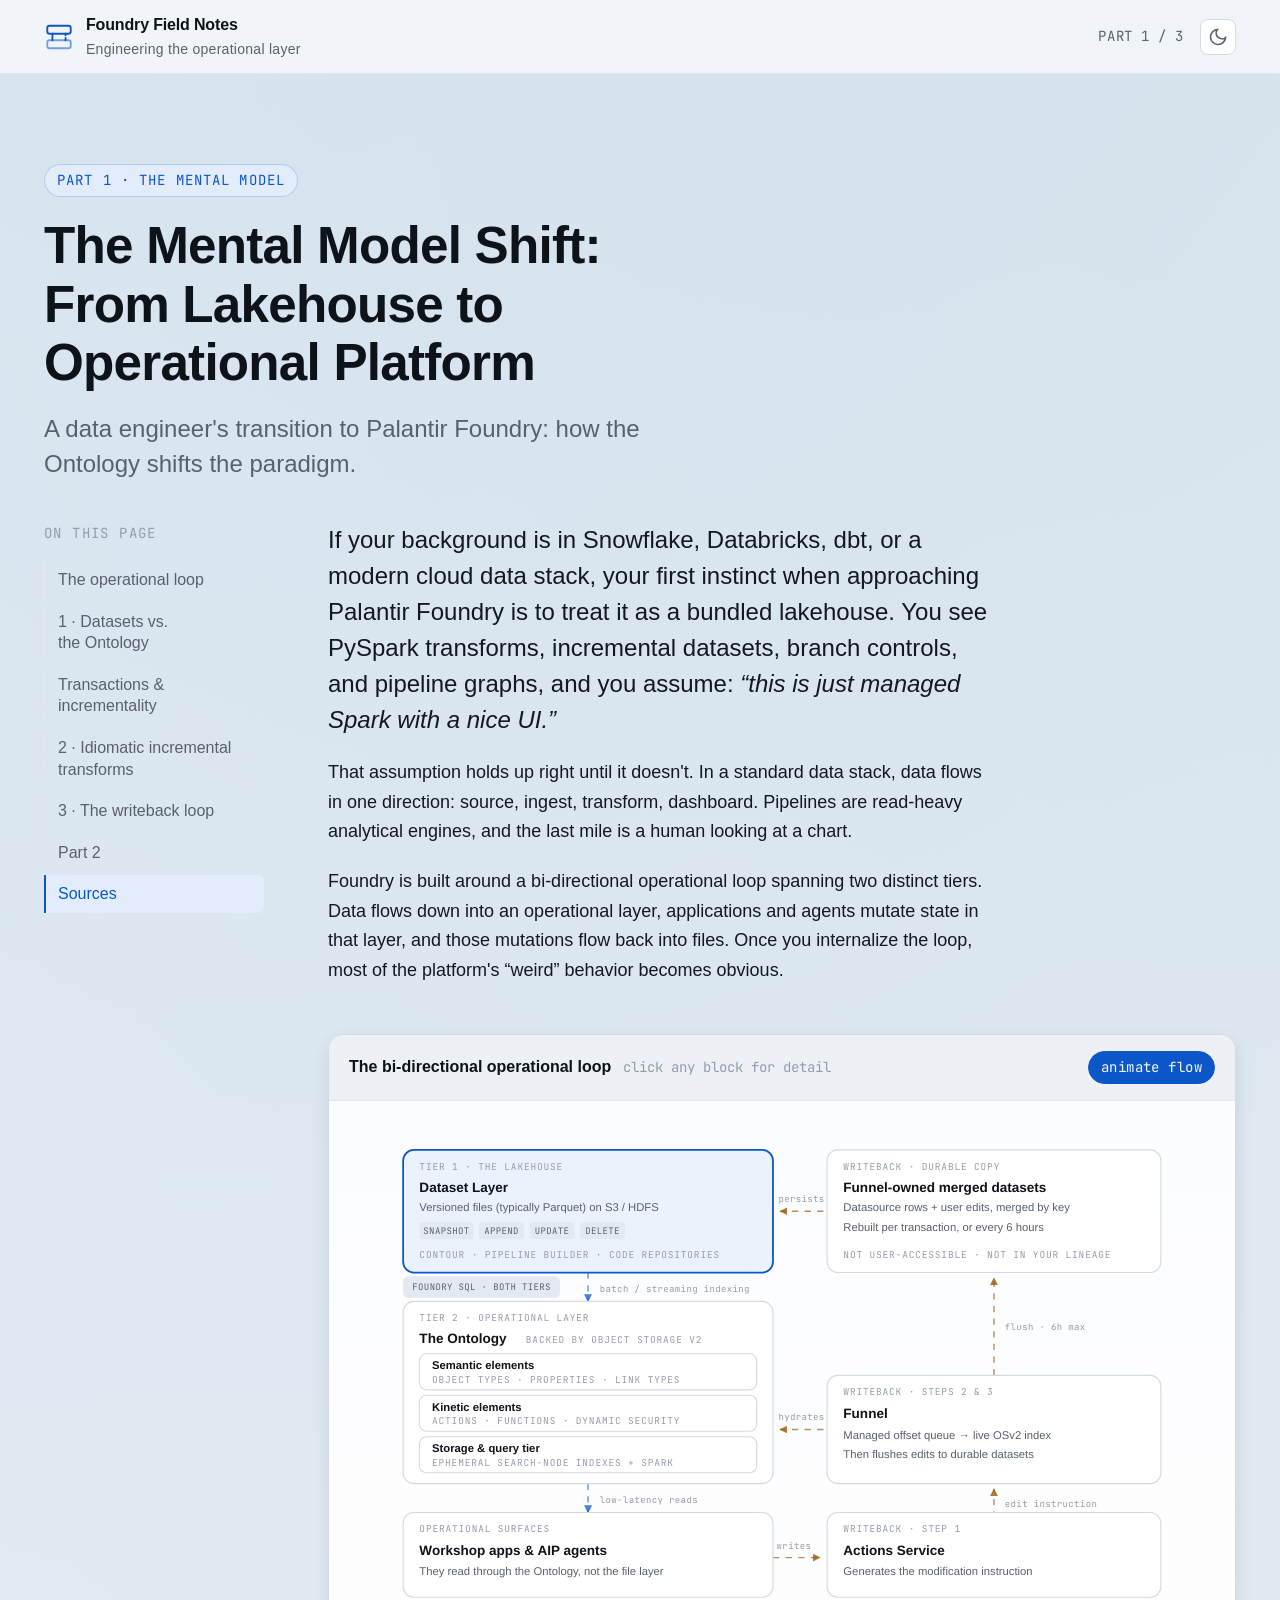
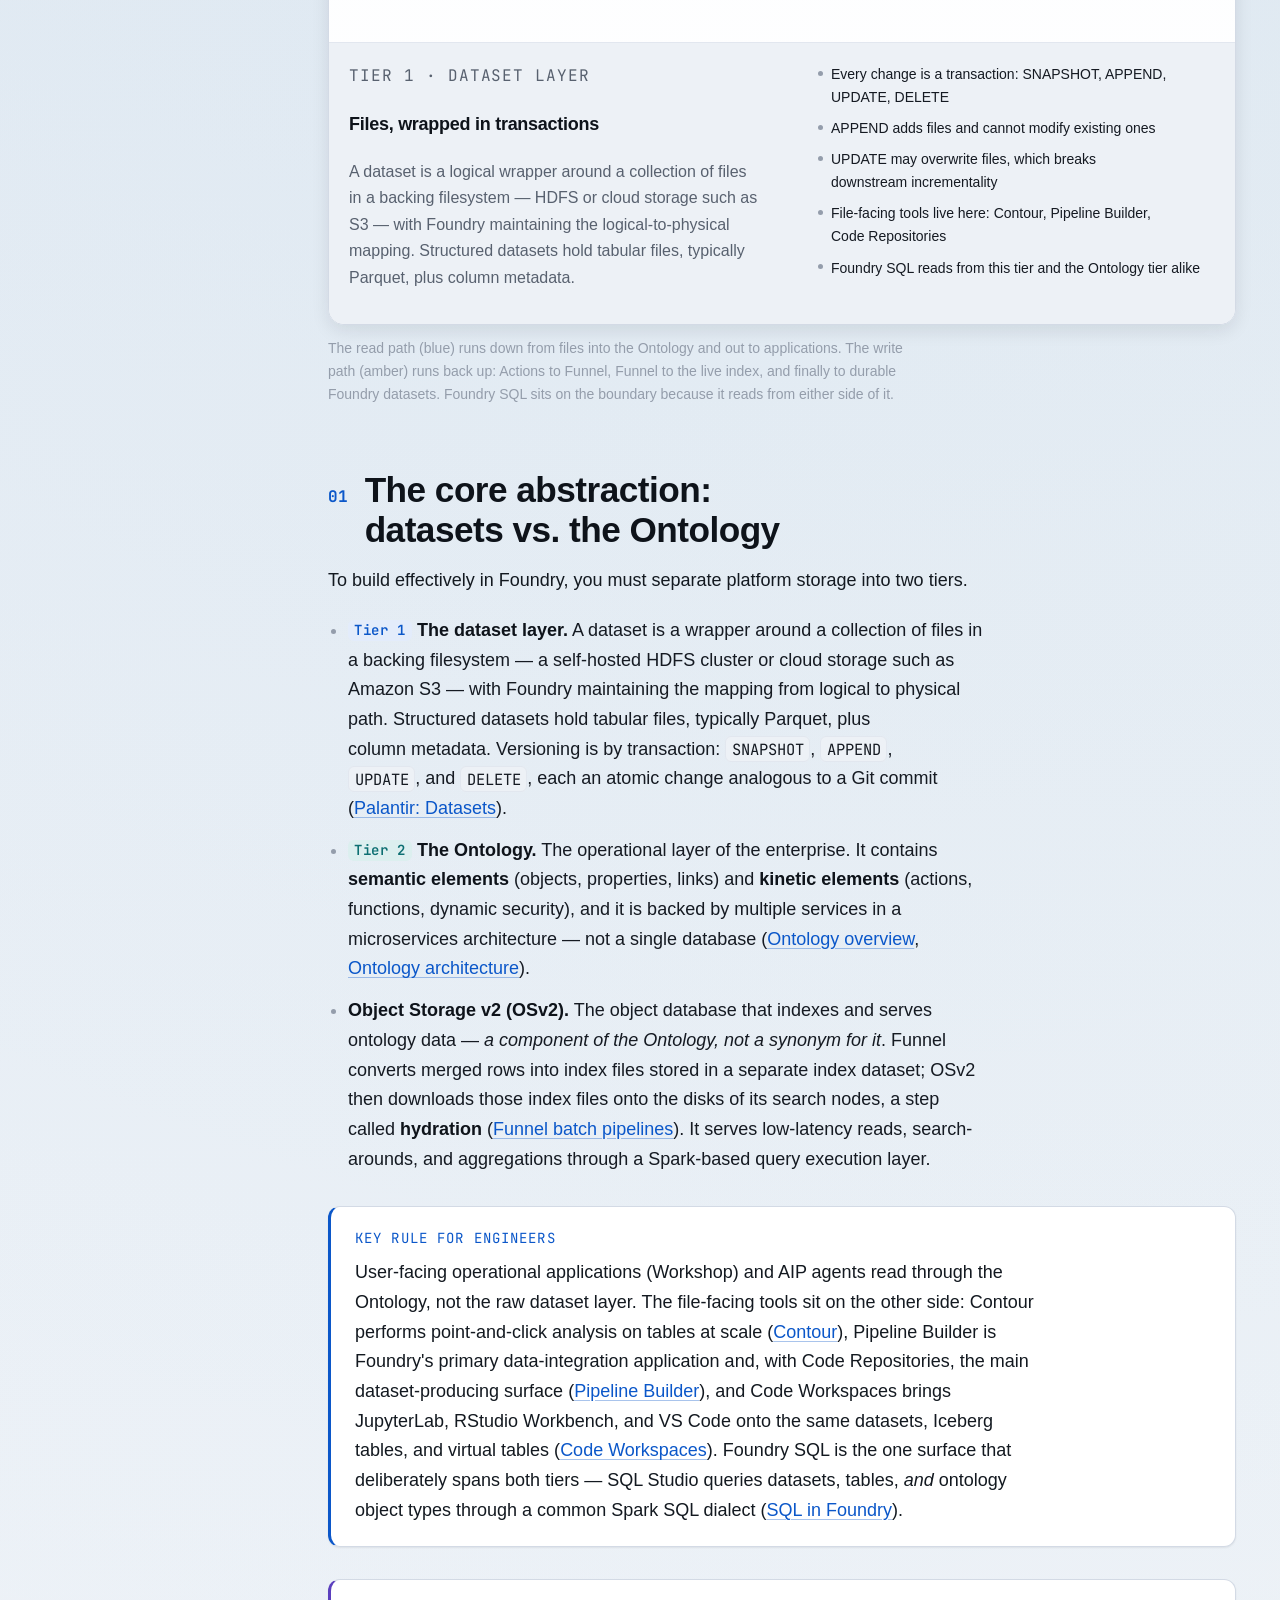
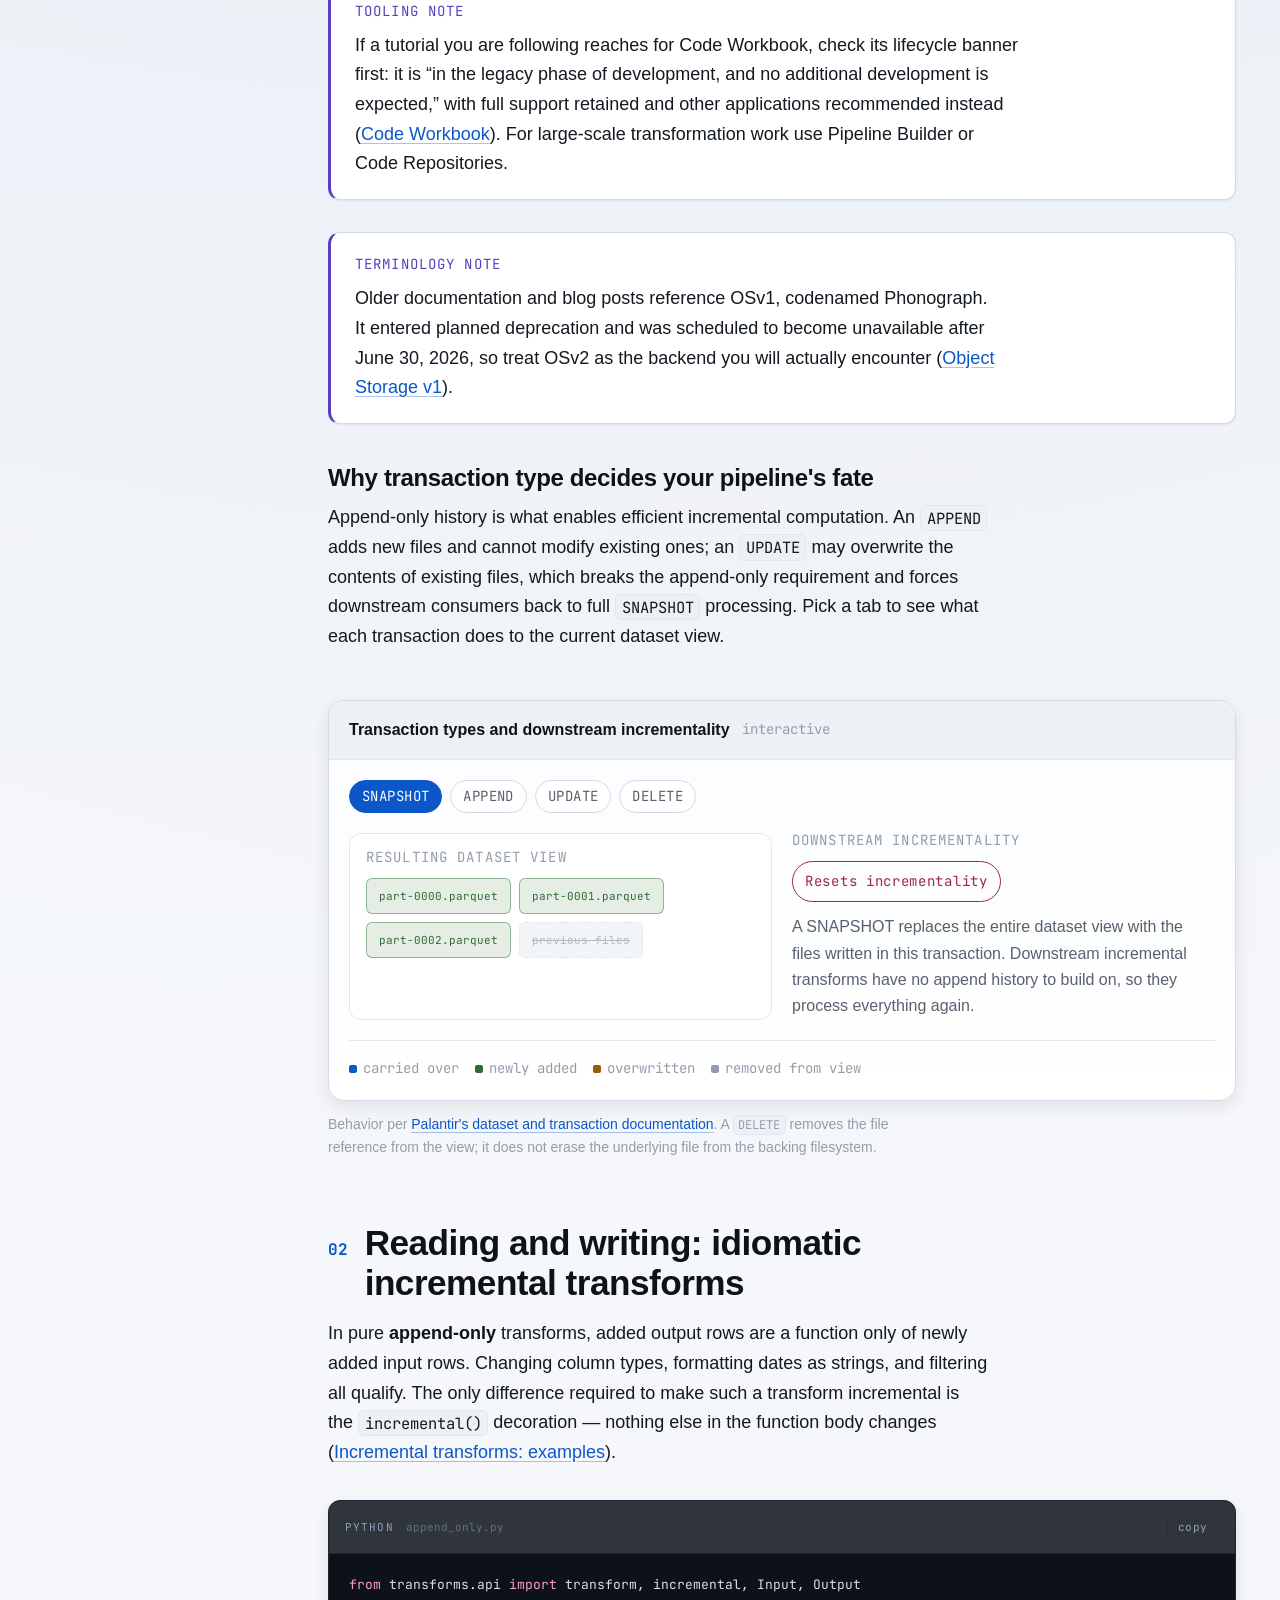
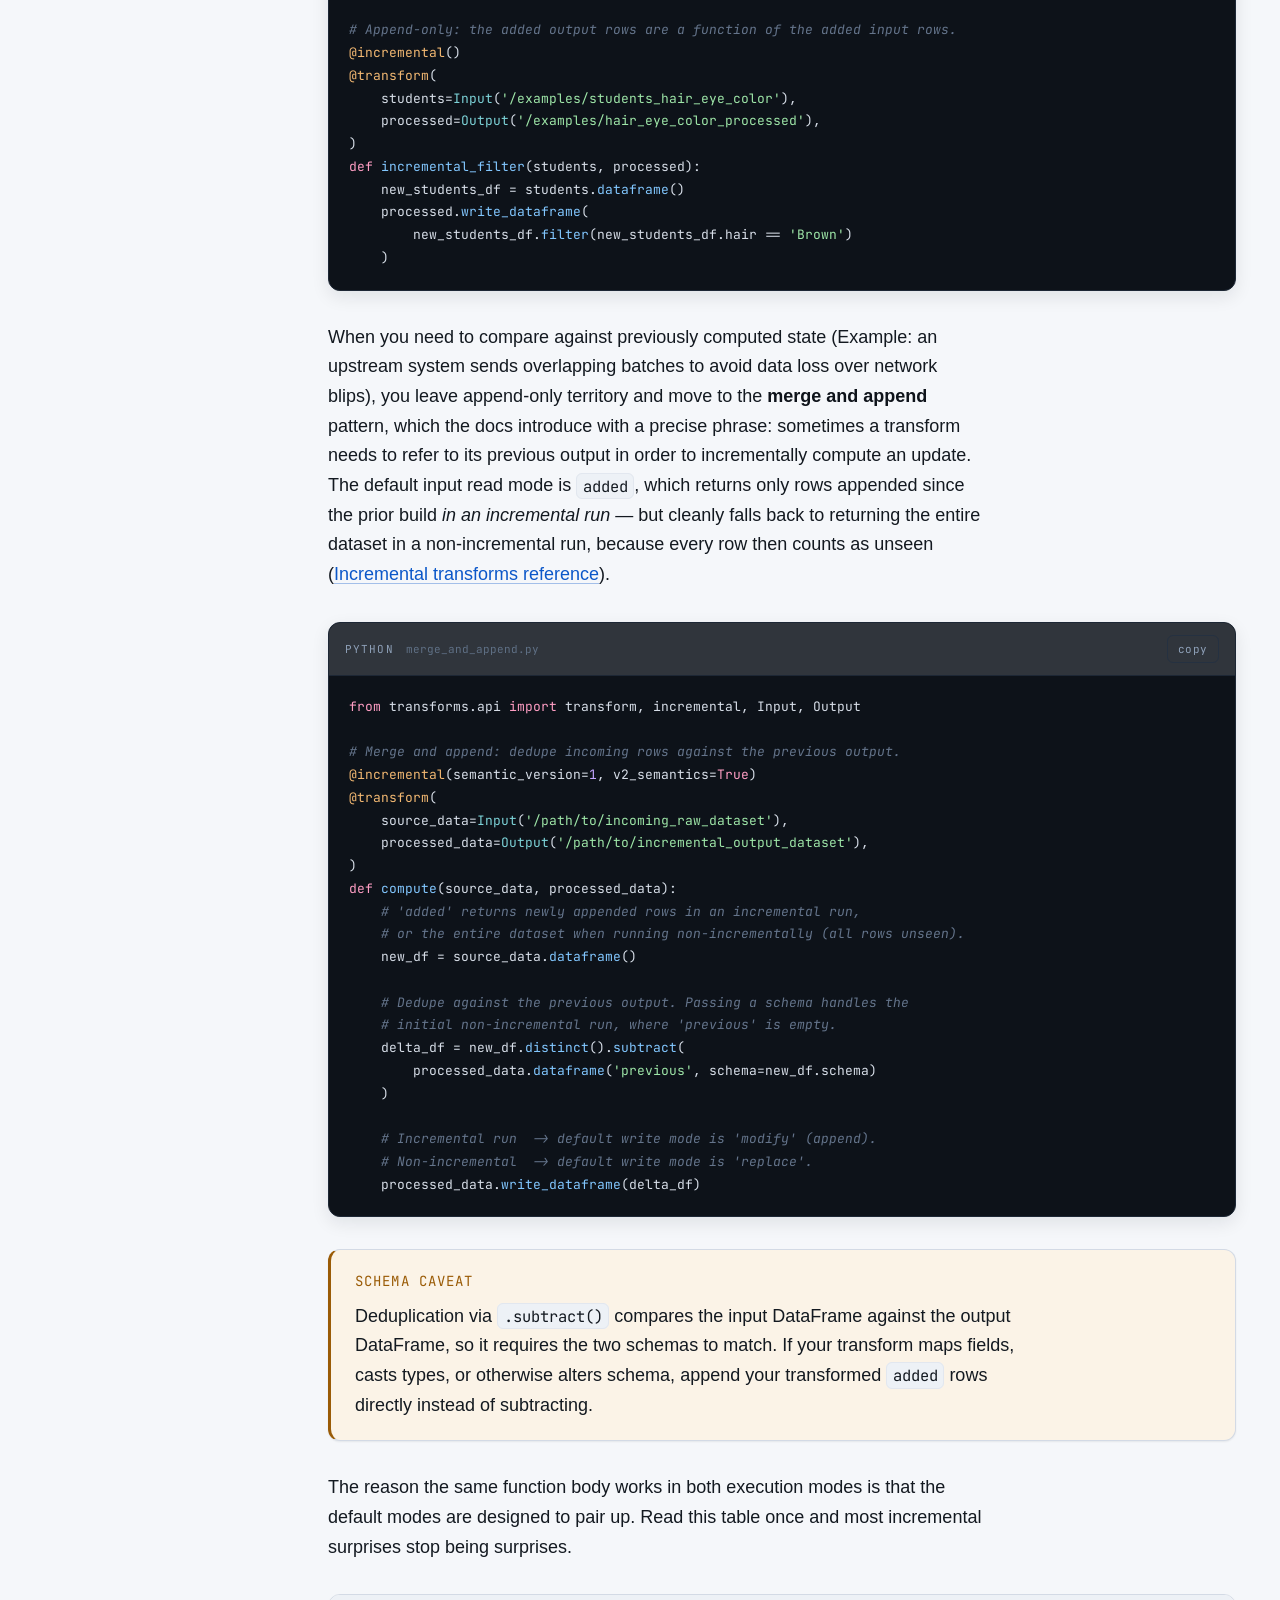
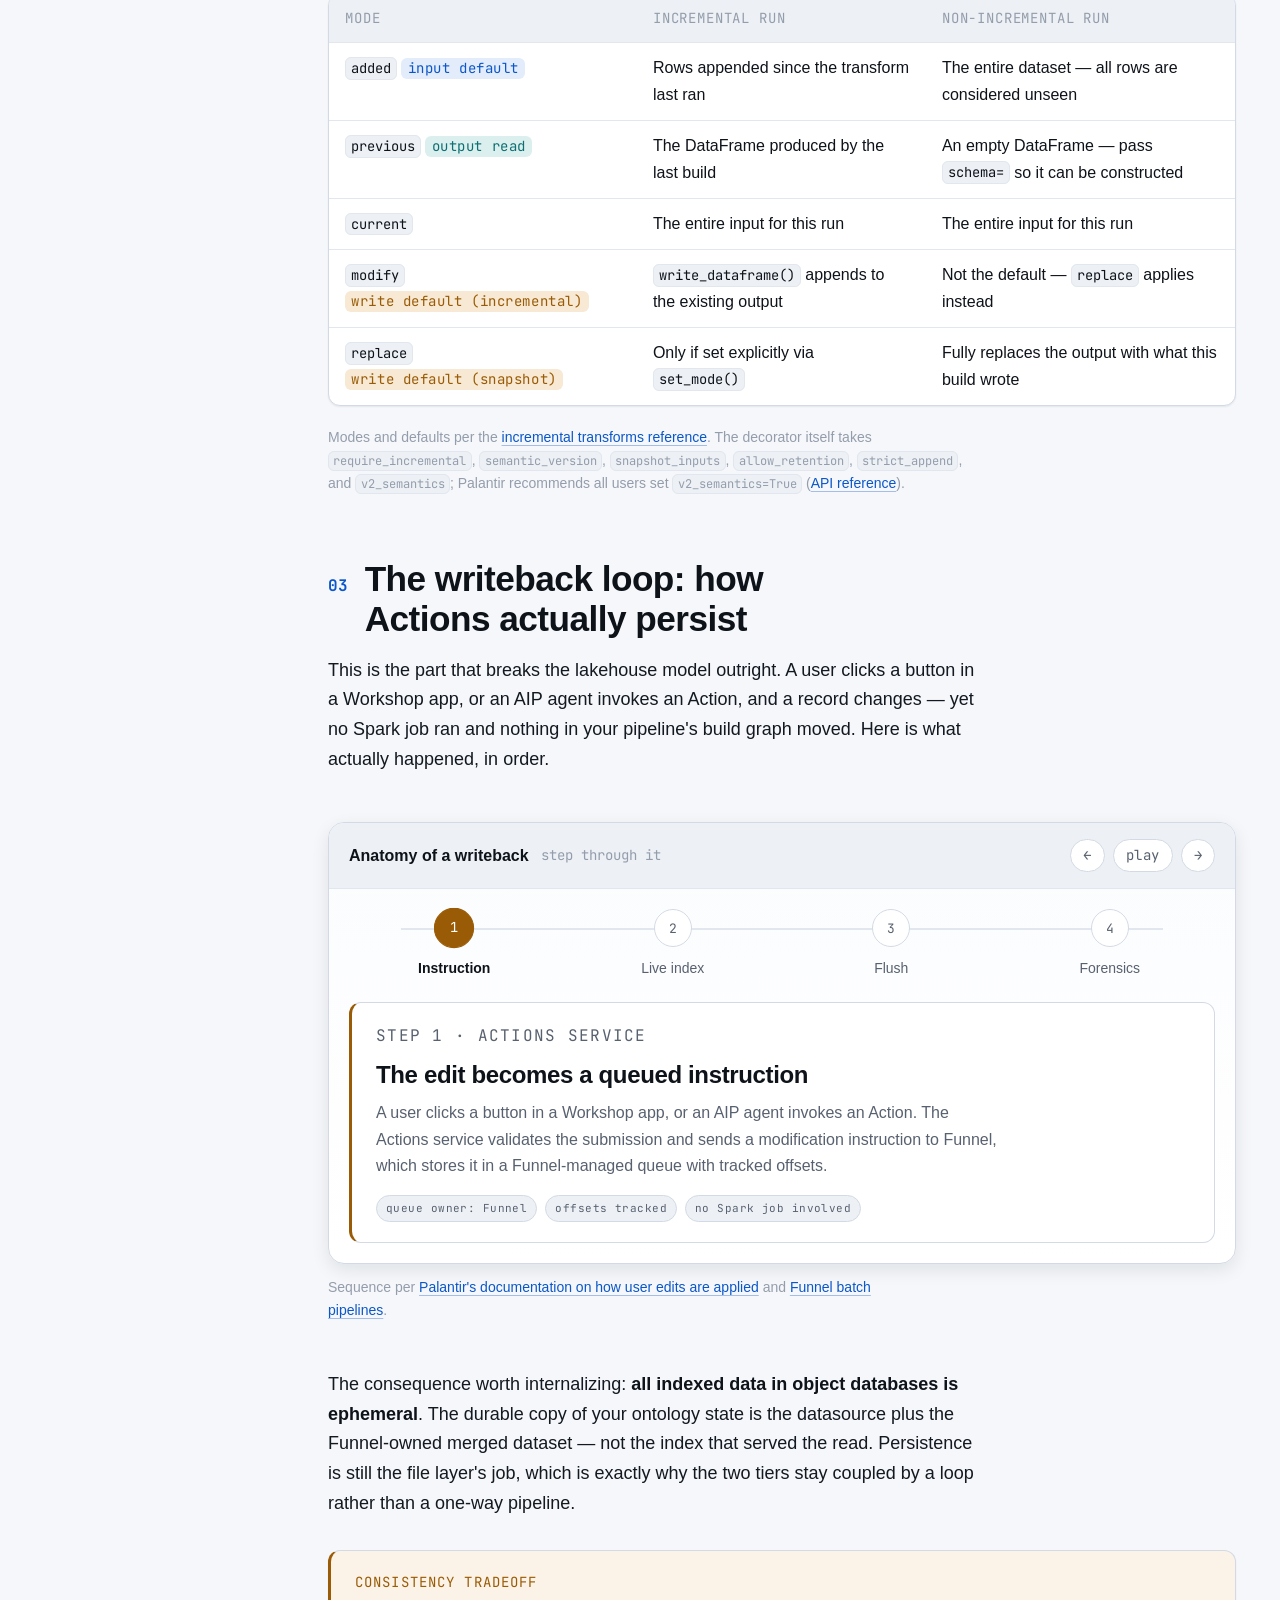
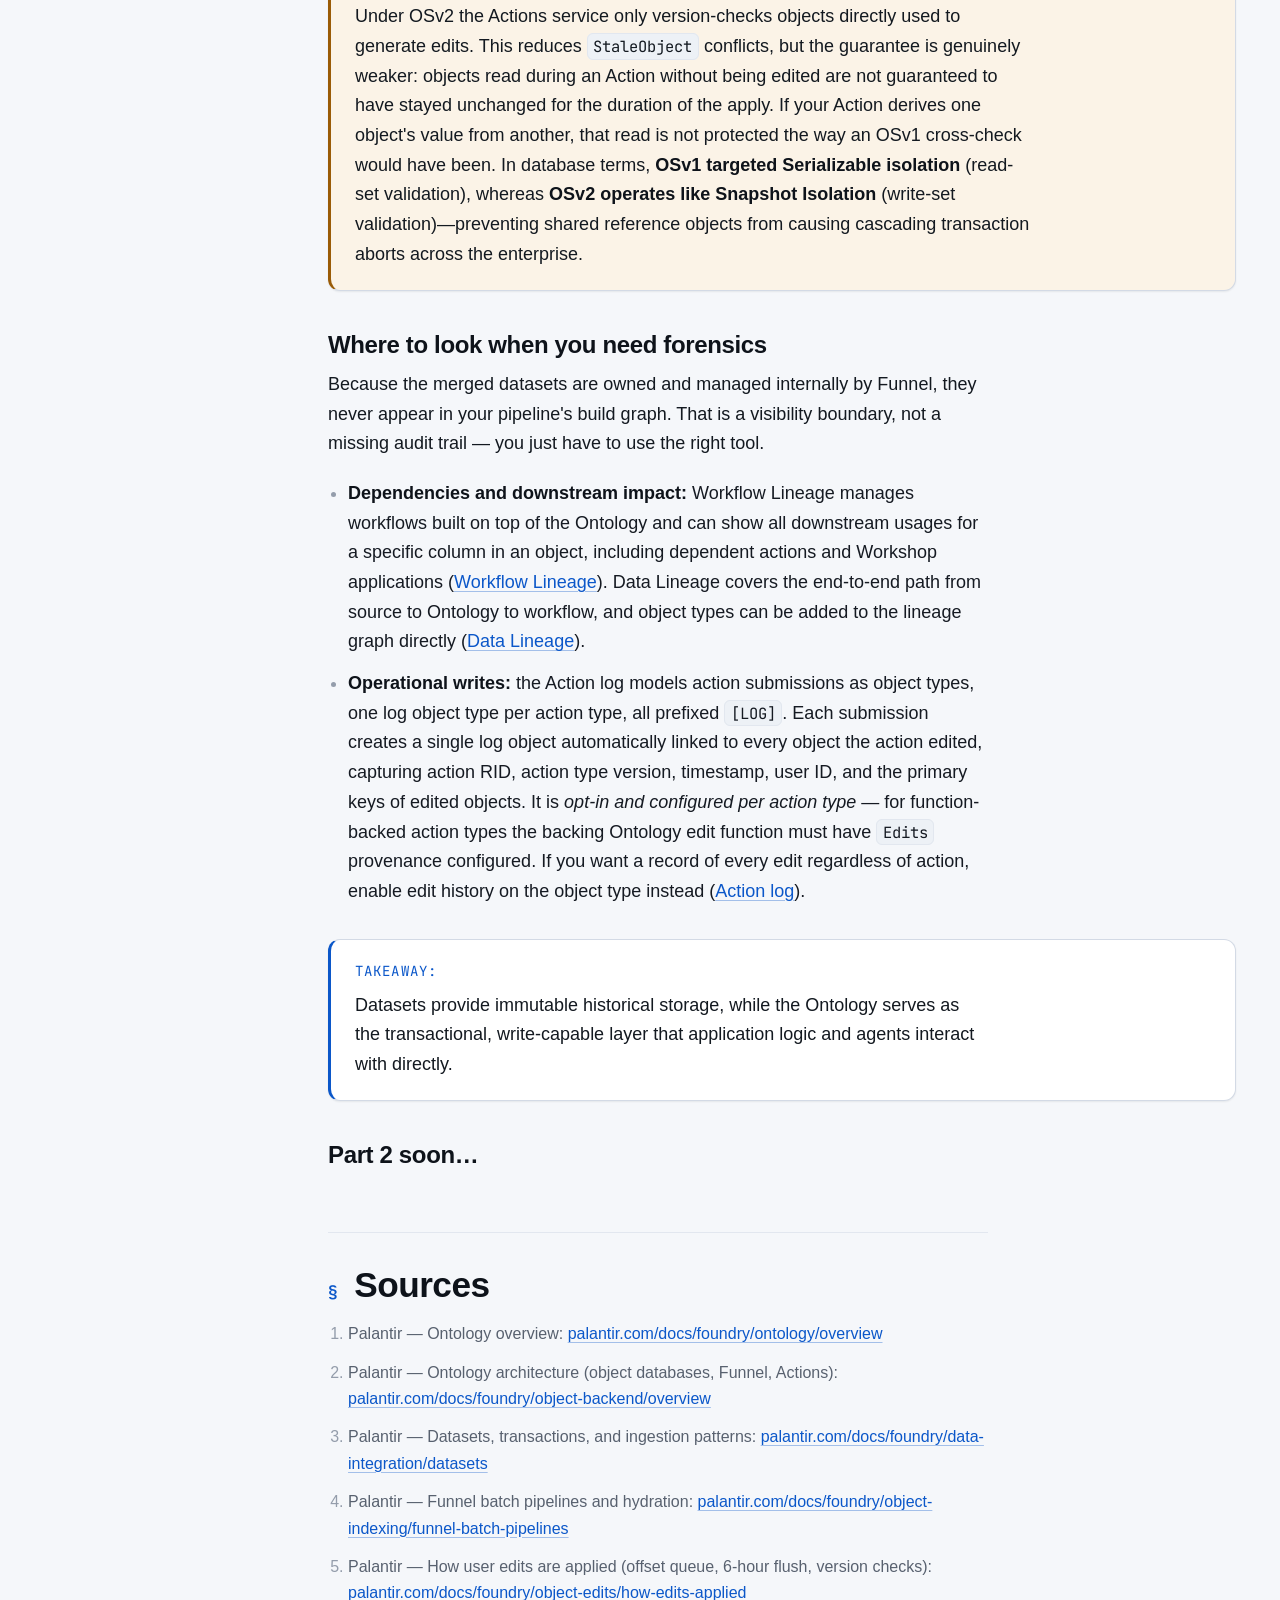
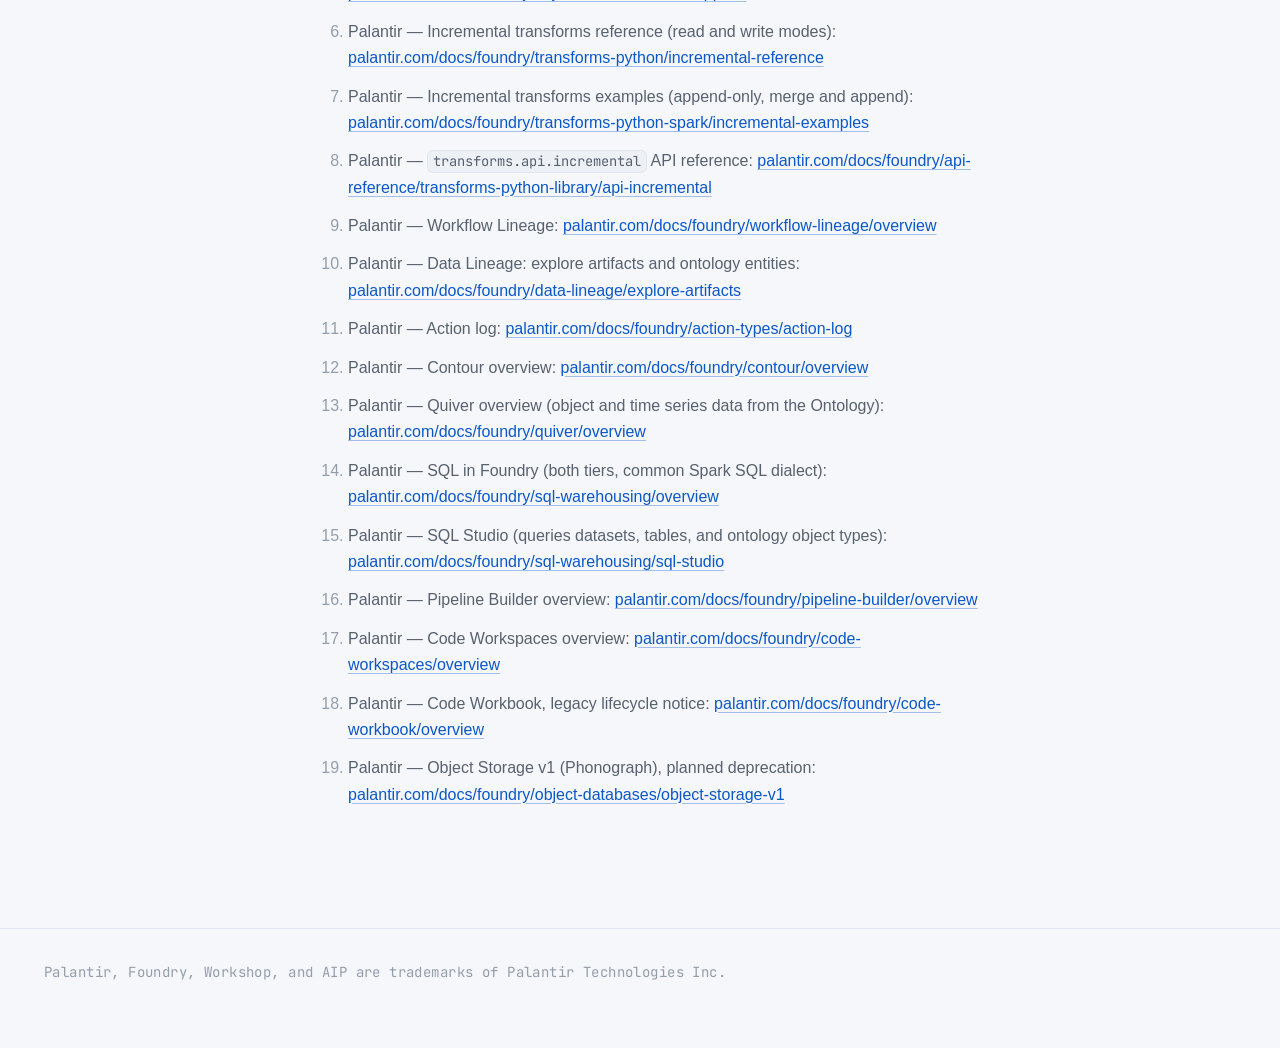
==== index.html @ eea35639 "Add files via upload" ====
<!doctype html>
<html lang="en" data-theme="light">
  <head>
    <meta charset="utf-8" />
    <meta name="viewport" content="width=device-width, initial-scale=1" />
    <title>The Mental Model Shift: From Lakehouse to Operational Platform — Palantir Foundry, Part 1</title>
    <meta
      name="description"
      content="A data engineer's transition to Palantir Foundry: the Ontology is an operational write path, not a semantic view over a lakehouse."
    />
    <meta property="og:type" content="article" />
    <meta property="og:title" content="The Mental Model Shift: From Lakehouse to Operational Platform" />
    <meta
      property="og:description"
      content="Part 1 of a three-part guide to Palantir Foundry for data engineers: datasets vs. the Ontology, idiomatic incremental transforms, and how Action writebacks actually persist."
    />
    <link rel="preconnect" href="https://fonts.googleapis.com" />
    <link rel="preconnect" href="https://fonts.gstatic.com" crossorigin />
    <link
      href="https://api.fontshare.com/v2/css?f[]=cabinet-grotesk@700,800&f[]=satoshi@400,500,700&display=swap"
      rel="stylesheet"
    />
    <link
      href="https://fonts.googleapis.com/css2?family=JetBrains+Mono:wght@400;500&display=swap"
      rel="stylesheet"
    />
    <link rel="stylesheet" href="style.css" />
    <link
      rel="icon"
      href="data:image/svg+xml,%3Csvg xmlns='http://www.w3.org/2000/svg' viewBox='0 0 32 32'%3E%3Crect x='4' y='4' width='24' height='9' rx='2.5' fill='none' stroke='%230b57c9' stroke-width='2.5'/%3E%3Crect x='4' y='19' width='24' height='9' rx='2.5' fill='none' stroke='%230d6f72' stroke-width='2.5'/%3E%3Cpath d='M22 13v6' stroke='%239a5b06' stroke-width='2.5'/%3E%3C/svg%3E"
    />
  </head>
  <body>
    <div class="progress" id="progress" aria-hidden="true"></div>

    <header class="header">
      <div class="header__inner">
        <a class="brand" href="#top" aria-label="Foundry Field Notes — home">
          <svg width="30" height="30" viewBox="0 0 32 32" fill="none" aria-hidden="true">
            <rect x="3.5" y="4" width="25" height="8.5" rx="2.5" stroke="currentColor" stroke-width="2" />
            <rect
              x="3.5"
              y="19.5"
              width="25"
              height="8.5"
              rx="2.5"
              stroke="currentColor"
              stroke-width="2"
              opacity="0.55"
            />
            <path d="M9 12.5v7" stroke="currentColor" stroke-width="2" stroke-linecap="round" />
            <path
              d="M23 19.5v-7"
              stroke="currentColor"
              stroke-width="2"
              stroke-linecap="round"
              stroke-dasharray="2.6 2.6"
            />
          </svg>
          <span class="brand__name">
            Foundry Field Notes
            <span class="brand__sub">Engineering the operational layer</span>
          </span>
        </a>
        <span class="header__spacer"></span>
        <span class="header__series">PART 1 / 3</span>
        <button class="icon-btn" data-theme-toggle aria-label="Switch to dark mode">
          <svg width="20" height="20" viewBox="0 0 24 24" fill="none" stroke="currentColor" stroke-width="2">
            <path d="M21 12.79A9 9 0 1 1 11.21 3 7 7 0 0 0 21 12.79z" />
          </svg>
        </button>
      </div>
    </header>

    <main id="top">
      <div class="wrap">
        <section class="hero">
          <span class="eyebrow">Part 1 · The mental model</span>
          <h1>The Mental Model Shift: From Lakehouse to Operational Platform</h1>
          <p class="hero__deck">
            A data engineer's transition to Palantir Foundry: how the Ontology shifts the paradigm.
          </p>
        </section>

        <div class="layout">
          <aside class="toc" aria-label="Table of contents">
            <p class="toc__title">On this page</p>
            <ol>
              <li><a href="#loop">The operational loop</a></li>
              <li><a href="#abstraction">1 · Datasets vs. the Ontology</a></li>
              <li><a href="#transactions">Transactions &amp; incrementality</a></li>
              <li><a href="#incremental">2 · Idiomatic incremental transforms</a></li>
              <li><a href="#writeback">3 · The writeback loop</a></li>
              <li><a href="#next">Part 2</a></li>
              <li><a href="#sources">Sources</a></li>
            </ol>
          </aside>

          <article class="prose">
            <p class="lead">
              If your background is in Snowflake, Databricks, dbt, or a modern cloud data stack, your first
              instinct when approaching Palantir Foundry is to treat it as a bundled lakehouse. You see PySpark
              transforms, incremental datasets, branch controls, and pipeline graphs, and you assume:
              <em>&ldquo;this is just managed Spark with a nice UI.&rdquo;</em>
            </p>
            <p>
              That assumption holds up right until it doesn't. In a standard data stack, data flows in one
              direction: source, ingest, transform, dashboard. Pipelines are read-heavy analytical engines, and
              the last mile is a human looking at a chart.
            </p>
            <p>
              Foundry is built around a bi-directional operational loop spanning two distinct tiers. Data flows
              down into an operational layer, applications and agents mutate state in that layer, and those
              mutations flow back into files. Once you internalize the loop, most of the platform's
              &ldquo;weird&rdquo; behavior becomes obvious.
            </p>

            <figure id="loop" class="reveal">
              <div class="panel">
                <div class="panel__head">
                  <span class="panel__title">The bi-directional operational loop</span>
                  <span class="panel__hint">click any block for detail</span>
                  <span class="panel__actions">
                    <button class="chip-btn" id="flowToggle" aria-pressed="true">animate flow</button>
                  </span>
                </div>
                <div class="arch">
                  <div class="arch__canvas">
                    <svg
                      id="archSvg"
                      class="is-flowing"
                      viewBox="0 0 960 560"
                      role="img"
                      aria-label="Architecture diagram: the dataset layer indexes into the Ontology backed by Object Storage v2, which serves Workshop applications and AIP agents. Their writes go to the Actions service, then Funnel, which updates the live index and persists merged datasets back into the dataset layer."
                    >
                      <defs>
                        <marker
                          id="arrowRead"
                          viewBox="0 0 10 10"
                          refX="9"
                          refY="5"
                          markerWidth="5.5"
                          markerHeight="5.5"
                          orient="auto"
                        >
                          <path d="M0 0 L10 5 L0 10 z" fill="var(--color-primary)" opacity="0.75" />
                        </marker>
                        <marker
                          id="arrowWrite"
                          viewBox="0 0 10 10"
                          refX="9"
                          refY="5"
                          markerWidth="5.5"
                          markerHeight="5.5"
                          orient="auto"
                        >
                          <path d="M0 0 L10 5 L0 10 z" fill="var(--color-amber)" opacity="0.8" />
                        </marker>
                      </defs>

                      <!-- edges: read path -->
                      <path class="edge edge--read" d="M265 168 L265 200" marker-end="url(#arrowRead)" />
                      <text class="edge-label" x="278" y="190">batch / streaming indexing</text>
                      <path class="edge edge--read" d="M265 402 L265 434" marker-end="url(#arrowRead)" />
                      <text class="edge-label" x="278" y="424">low-latency reads</text>

                      <!-- edges: write path -->
                      <path class="edge edge--write" d="M470 484 L522 484" marker-end="url(#arrowWrite)" />
                      <text class="edge-label" x="474" y="474">writes</text>
                      <path class="edge edge--write" d="M715 440 L715 408" marker-end="url(#arrowWrite)" />
                      <text class="edge-label" x="727" y="428">edit instruction</text>
                      <path class="edge edge--write" d="M526 342 L478 342" marker-end="url(#arrowWrite)" />
                      <text class="edge-label" x="476" y="332">hydrates</text>
                      <path class="edge edge--write" d="M715 282 L715 174" marker-end="url(#arrowWrite)" />
                      <text class="edge-label" x="727" y="232">flush · 6h max</text>
                      <path class="edge edge--write" d="M526 100 L478 100" marker-end="url(#arrowWrite)" />
                      <text class="edge-label" x="476" y="90">persists</text>

                      <!-- A: dataset layer -->
                      <g class="node node--data" data-key="dataset" tabindex="0" role="button">
                        <rect class="node__box" x="60" y="32" width="410" height="136" rx="12" />
                        <text class="node__kicker" x="78" y="54">TIER 1 · THE LAKEHOUSE</text>
                        <text class="node__title" x="78" y="79">Dataset Layer</text>
                        <text class="node__sub" x="78" y="100">Versioned files (typically Parquet) on S3 / HDFS</text>
                        <rect class="chipbox" x="78" y="112" width="60" height="19" rx="4" />
                        <text class="chiptext" x="108" y="125.5" text-anchor="middle">SNAPSHOT</text>
                        <rect class="chipbox" x="144" y="112" width="50" height="19" rx="4" />
                        <text class="chiptext" x="169" y="125.5" text-anchor="middle">APPEND</text>
                        <rect class="chipbox" x="200" y="112" width="50" height="19" rx="4" />
                        <text class="chiptext" x="225" y="125.5" text-anchor="middle">UPDATE</text>
                        <rect class="chipbox" x="256" y="112" width="50" height="19" rx="4" />
                        <text class="chiptext" x="281" y="125.5" text-anchor="middle">DELETE</text>
                        <text class="node__kicker" x="78" y="152">CONTOUR · PIPELINE BUILDER · CODE REPOSITORIES</text>
                      </g>

                      <!-- SQL spans the tier boundary -->
                      <g pointer-events="none">
                        <rect class="chipbox" x="60" y="172" width="174" height="24" rx="6" />
                        <text class="chiptext" x="147" y="187.5" text-anchor="middle">FOUNDRY SQL · BOTH TIERS</text>
                      </g>

                      <!-- B: ontology -->
                      <rect class="node__box" x="60" y="200" width="410" height="202" rx="12" pointer-events="none" />
                      <text class="node__kicker" x="78" y="222" pointer-events="none">TIER 2 · OPERATIONAL LAYER</text>
                      <text class="node__title" x="78" y="246" pointer-events="none">The Ontology</text>
                      <text class="node__kicker" x="196" y="246" pointer-events="none">BACKED BY OBJECT STORAGE V2</text>

                      <g class="node node--onto" data-key="semantic" tabindex="0" role="button">
                        <rect class="node__box" x="78" y="258" width="374" height="40" rx="8" />
                        <text class="node__row" x="92" y="275" style="fill: var(--color-text); font-weight: 600">
                          Semantic elements
                        </text>
                        <text class="node__kicker" x="92" y="290">OBJECT TYPES · PROPERTIES · LINK TYPES</text>
                      </g>
                      <g class="node node--onto" data-key="kinetic" tabindex="0" role="button">
                        <rect class="node__box" x="78" y="304" width="374" height="40" rx="8" />
                        <text class="node__row" x="92" y="321" style="fill: var(--color-text); font-weight: 600">
                          Kinetic elements
                        </text>
                        <text class="node__kicker" x="92" y="336">ACTIONS · FUNCTIONS · DYNAMIC SECURITY</text>
                      </g>
                      <g class="node node--onto" data-key="storage" tabindex="0" role="button">
                        <rect class="node__box" x="78" y="350" width="374" height="40" rx="8" />
                        <text class="node__row" x="92" y="367" style="fill: var(--color-text); font-weight: 600">
                          Storage &amp; query tier
                        </text>
                        <text class="node__kicker" x="92" y="382">EPHEMERAL SEARCH-NODE INDEXES + SPARK</text>
                      </g>

                      <!-- C: consumers -->
                      <g class="node node--onto" data-key="consumers" tabindex="0" role="button">
                        <rect class="node__box" x="60" y="434" width="410" height="94" rx="12" />
                        <text class="node__kicker" x="78" y="456">OPERATIONAL SURFACES</text>
                        <text class="node__title" x="78" y="481">Workshop apps &amp; AIP agents</text>
                        <text class="node__sub" x="78" y="503">They read through the Ontology, not the file layer</text>
                      </g>

                      <!-- D: actions -->
                      <g class="node node--write" data-key="actions" tabindex="0" role="button">
                        <rect class="node__box" x="530" y="434" width="370" height="94" rx="12" />
                        <text class="node__kicker" x="548" y="456">WRITEBACK · STEP 1</text>
                        <text class="node__title" x="548" y="481">Actions Service</text>
                        <text class="node__sub" x="548" y="503">Generates the modification instruction</text>
                      </g>

                      <!-- E: funnel -->
                      <g class="node node--write" data-key="funnel" tabindex="0" role="button">
                        <rect class="node__box" x="530" y="282" width="370" height="120" rx="12" />
                        <text class="node__kicker" x="548" y="304">WRITEBACK · STEPS 2 &amp; 3</text>
                        <text class="node__title" x="548" y="329">Funnel</text>
                        <text class="node__sub" x="548" y="352">Managed offset queue &rarr; live OSv2 index</text>
                        <text class="node__sub" x="548" y="374">Then flushes edits to durable datasets</text>
                      </g>

                      <!-- F: merged datasets -->
                      <g class="node node--write" data-key="merged" tabindex="0" role="button">
                        <rect class="node__box" x="530" y="32" width="370" height="136" rx="12" />
                        <text class="node__kicker" x="548" y="54">WRITEBACK · DURABLE COPY</text>
                        <text class="node__title" x="548" y="79">Funnel-owned merged datasets</text>
                        <text class="node__sub" x="548" y="100">Datasource rows + user edits, merged by key</text>
                        <text class="node__sub" x="548" y="122">Rebuilt per transaction, or every 6 hours</text>
                        <text class="node__kicker" x="548" y="152">NOT USER-ACCESSIBLE · NOT IN YOUR LINEAGE</text>
                      </g>
                    </svg>
                  </div>
                  <div class="arch__aside" id="archAside" aria-live="polite">
                    <!-- filled by JS -->
                  </div>
                </div>
              </div>
              <figcaption>
                The read path (blue) runs down from files into the Ontology and out to applications. The write
                path (amber) runs back up: Actions to Funnel, Funnel to the live index, and finally to durable
                Foundry datasets. Foundry SQL sits on the boundary because it reads from either side of it.
              </figcaption>
            </figure>

            <h2 id="abstraction"><span class="num">01</span> The core abstraction: datasets vs. the Ontology</h2>
            <p>To build effectively in Foundry, you must separate platform storage into two tiers.</p>
            <ul>
              <li>
                <strong><span class="tier-tag tier-tag--data">Tier 1</span> The dataset layer.</strong> A dataset
                is a wrapper around a collection of files in a backing filesystem — a self-hosted HDFS cluster or
                cloud storage such as Amazon S3 — with Foundry maintaining the mapping from logical to physical
                path. Structured datasets hold tabular files, typically Parquet, plus column metadata. Versioning
                is by transaction:
                <code>SNAPSHOT</code>, <code>APPEND</code>, <code>UPDATE</code>, and <code>DELETE</code>, each an
                atomic change analogous to a Git commit
                (<a href="https://palantir.com/docs/foundry/data-integration/datasets/" target="_blank" rel="noopener"
                  >Palantir: Datasets</a
                >).
              </li>
              <li>
                <strong><span class="tier-tag tier-tag--onto">Tier 2</span> The Ontology.</strong> The operational
                layer of the enterprise. It contains <strong>semantic elements</strong> (objects, properties,
                links) and <strong>kinetic elements</strong> (actions, functions, dynamic security), and it is
                backed by multiple services in a microservices architecture — not a single database
                (<a href="https://palantir.com/docs/foundry/ontology/overview/" target="_blank" rel="noopener"
                  >Ontology overview</a
                >,
                <a href="https://palantir.com/docs/foundry/object-backend/overview/" target="_blank" rel="noopener"
                  >Ontology architecture</a
                >).
              </li>
              <li>
                <strong>Object Storage v2 (OSv2).</strong> The object database that indexes and serves ontology
                data — <em>a component of the Ontology, not a synonym for it</em>. Funnel converts merged rows into
                index files stored in a separate index dataset; OSv2 then downloads those index files onto the
                disks of its search nodes, a step called <strong>hydration</strong>
                (<a
                  href="https://palantir.com/docs/foundry/object-indexing/funnel-batch-pipelines"
                  target="_blank"
                  rel="noopener"
                  >Funnel batch pipelines</a
                >). It serves low-latency reads, search-arounds, and aggregations through a Spark-based query
                execution layer.
              </li>
            </ul>

            <div class="callout callout--rule">
              <span class="callout__label">Key rule for engineers</span>
              <p>
                User-facing operational applications (Workshop) and AIP agents read through the Ontology, not the
                raw dataset layer. The file-facing tools sit on the other side: Contour performs point-and-click
                analysis on tables at scale
                (<a href="https://www.palantir.com/docs/foundry/contour/overview" target="_blank" rel="noopener"
                  >Contour</a
                >), Pipeline Builder is Foundry's primary data-integration application and, with Code
                Repositories, the main dataset-producing surface
                (<a href="https://palantir.com/docs/foundry/pipeline-builder/overview/" target="_blank" rel="noopener"
                  >Pipeline Builder</a
                >), and Code Workspaces brings JupyterLab, RStudio Workbench, and VS Code onto the same datasets,
                Iceberg tables, and virtual tables
                (<a href="https://palantir.com/docs/foundry/code-workspaces/overview/" target="_blank" rel="noopener"
                  >Code Workspaces</a
                >). Foundry SQL is the one surface that deliberately spans both tiers — SQL Studio queries
                datasets, tables, <em>and</em> ontology object types through a common Spark SQL dialect
                (<a href="https://palantir.com/docs/foundry/sql-warehousing/overview/" target="_blank" rel="noopener"
                  >SQL in Foundry</a
                >).
              </p>
            </div>

            <div class="callout callout--note">
              <span class="callout__label">Tooling note</span>
              <p>
                If a tutorial you are following reaches for Code Workbook, check its lifecycle banner first: it is
                &ldquo;in the legacy phase of development, and no additional development is expected,&rdquo; with
                full support retained and other applications recommended instead
                (<a href="https://palantir.com/docs/foundry/code-workbook/overview/" target="_blank" rel="noopener"
                  >Code Workbook</a
                >). For large-scale transformation work use Pipeline Builder or Code Repositories.
              </p>
            </div>

            <div class="callout callout--note">
              <span class="callout__label">Terminology note</span>
              <p>
                Older documentation and blog posts reference OSv1, codenamed Phonograph. It entered planned
                deprecation and was scheduled to become unavailable after June 30, 2026, so treat OSv2 as the
                backend you will actually encounter
                (<a
                  href="https://palantir.com/docs/foundry/object-databases/object-storage-v1/"
                  target="_blank"
                  rel="noopener"
                  >Object Storage v1</a
                >).
              </p>
            </div>

            <h3 id="transactions">Why transaction type decides your pipeline's fate</h3>
            <p>
              Append-only history is what enables efficient incremental computation. An <code>APPEND</code> adds
              new files and cannot modify existing ones; an <code>UPDATE</code> may overwrite the contents of
              existing files, which breaks the append-only requirement and forces downstream consumers back to
              full <code>SNAPSHOT</code> processing. Pick a tab to see what each transaction does to the current
              dataset view.
            </p>

            <figure class="reveal">
              <div class="panel">
                <div class="panel__head">
                  <span class="panel__title">Transaction types and downstream incrementality</span>
                  <span class="panel__hint">interactive</span>
                </div>
                <div class="tx">
                  <div class="tx__tabs" id="txTabs" role="tablist" aria-label="Transaction types">
                    <button class="chip-btn is-active" role="tab" aria-selected="true" data-tx="snapshot">
                      SNAPSHOT
                    </button>
                    <button class="chip-btn" role="tab" aria-selected="false" data-tx="append">APPEND</button>
                    <button class="chip-btn" role="tab" aria-selected="false" data-tx="update">UPDATE</button>
                    <button class="chip-btn" role="tab" aria-selected="false" data-tx="delete">DELETE</button>
                  </div>
                  <div class="tx__grid">
                    <div class="tx__stage">
                      <h4>Resulting dataset view</h4>
                      <div class="files" id="txFiles"></div>
                    </div>
                    <div class="tx__verdict">
                      <h4 style="font-family: var(--font-mono); font-size: var(--text-xs); letter-spacing: 0.08em; text-transform: uppercase; color: var(--color-text-faint); font-weight: 400">
                        Downstream incrementality
                      </h4>
                      <span class="verdict-badge" id="txBadge" data-ok="true"></span>
                      <p id="txNote"></p>
                    </div>
                  </div>
                  <div class="tx__legend">
                    <span class="lg-kept">carried over</span>
                    <span class="lg-new">newly added</span>
                    <span class="lg-rewritten">overwritten</span>
                    <span class="lg-dropped">removed from view</span>
                  </div>
                </div>
              </div>
              <figcaption>
                Behavior per
                <a href="https://palantir.com/docs/foundry/data-integration/datasets/" target="_blank" rel="noopener"
                  >Palantir's dataset and transaction documentation</a
                >. A <code>DELETE</code> removes the file reference from the view; it does not erase the
                underlying file from the backing filesystem.
              </figcaption>
            </figure>

            <h2 id="incremental"><span class="num">02</span> Reading and writing: idiomatic incremental transforms</h2>
            <p>
              In pure <strong>append-only</strong> transforms, added output rows are a function only of newly
              added input rows. Changing column types, formatting dates as strings, and filtering all qualify.
              The only difference required to make such a transform incremental is the
              <code>incremental()</code> decoration — nothing else in the function body changes
              (<a
                href="https://palantir.com/docs/foundry/transforms-python-spark/incremental-examples/"
                target="_blank"
                rel="noopener"
                >Incremental transforms: examples</a
              >).
            </p>

            <div class="codeblock">
              <div class="codeblock__head">
                <span class="codeblock__lang">Python</span>
                <span class="codeblock__file">append_only.py</span>
                <button class="copy-btn" data-copy="code-append">copy</button>
              </div>
              <pre><code id="code-append"><span class="t-kw">from</span> transforms.api <span class="t-kw">import</span> transform, incremental, Input, Output

<span class="t-com"># Append-only: the added output rows are a function of the added input rows.</span>
<span class="t-dec">@incremental</span>()
<span class="t-dec">@transform</span>(
    students=<span class="t-cls">Input</span>(<span class="t-str">'/examples/students_hair_eye_color'</span>),
    processed=<span class="t-cls">Output</span>(<span class="t-str">'/examples/hair_eye_color_processed'</span>),
)
<span class="t-kw">def</span> <span class="t-fn">incremental_filter</span>(students, processed):
    new_students_df = students.<span class="t-fn">dataframe</span>()
    processed.<span class="t-fn">write_dataframe</span>(
        new_students_df.<span class="t-fn">filter</span>(new_students_df.hair == <span class="t-str">'Brown'</span>)
    )</code></pre>
            </div>

            <p>
              When you need to compare against previously computed state (Example: an upstream system sends 
              overlapping batches to avoid data loss over network blips), you leave append-only territory and move
              to the <strong>merge and append</strong> pattern, which the docs introduce with a precise phrase:
              sometimes a transform needs to refer to its previous output in order to incrementally compute an
              update. The default input read mode is <code>added</code>, which returns only rows appended since
              the prior build <em>in an incremental run</em> — but cleanly falls back to returning the entire
              dataset in a non-incremental run, because every row then counts as unseen
              (<a
                href="https://palantir.com/docs/foundry/transforms-python/incremental-reference/"
                target="_blank"
                rel="noopener"
                >Incremental transforms reference</a
              >).
            </p>

            <div class="codeblock">
              <div class="codeblock__head">
                <span class="codeblock__lang">Python</span>
                <span class="codeblock__file">merge_and_append.py</span>
                <button class="copy-btn" data-copy="code-merge">copy</button>
              </div>
              <pre><code id="code-merge"><span class="t-kw">from</span> transforms.api <span class="t-kw">import</span> transform, incremental, Input, Output

<span class="t-com"># Merge and append: dedupe incoming rows against the previous output.</span>
<span class="t-dec">@incremental</span>(semantic_version=<span class="t-num">1</span>, v2_semantics=<span class="t-kw">True</span>)
<span class="t-dec">@transform</span>(
    source_data=<span class="t-cls">Input</span>(<span class="t-str">'/path/to/incoming_raw_dataset'</span>),
    processed_data=<span class="t-cls">Output</span>(<span class="t-str">'/path/to/incremental_output_dataset'</span>),
)
<span class="t-kw">def</span> <span class="t-fn">compute</span>(source_data, processed_data):
    <span class="t-com"># 'added' returns newly appended rows in an incremental run,</span>
    <span class="t-com"># or the entire dataset when running non-incrementally (all rows unseen).</span>
    new_df = source_data.<span class="t-fn">dataframe</span>()

    <span class="t-com"># Dedupe against the previous output. Passing a schema handles the</span>
    <span class="t-com"># initial non-incremental run, where 'previous' is empty.</span>
    delta_df = new_df.<span class="t-fn">distinct</span>().<span class="t-fn">subtract</span>(
        processed_data.<span class="t-fn">dataframe</span>(<span class="t-str">'previous'</span>, schema=new_df.schema)
    )

    <span class="t-com"># Incremental run  -&gt; default write mode is 'modify' (append).</span>
    <span class="t-com"># Non-incremental  -&gt; default write mode is 'replace'.</span>
    processed_data.<span class="t-fn">write_dataframe</span>(delta_df)</code></pre>
            </div>

            <div class="callout callout--warn">
              <span class="callout__label">Schema caveat</span>
              <p>
                Deduplication via <code>.subtract()</code> compares the input DataFrame against the output
                DataFrame, so it requires the two schemas to match. If your transform maps fields, casts types, or
                otherwise alters schema, append your transformed <code>added</code> rows directly instead of
                subtracting.
              </p>
            </div>

            <p>
              The reason the same function body works in both execution modes is that the default modes are
              designed to pair up. Read this table once and most incremental surprises stop being surprises.
            </p>

            <div class="table-wrap">
              <table>
                <thead>
                  <tr>
                    <th scope="col">Mode</th>
                    <th scope="col">Incremental run</th>
                    <th scope="col">Non-incremental run</th>
                  </tr>
                </thead>
                <tbody>
                  <tr>
                    <td><code>added</code> <span class="tier-tag tier-tag--data">input default</span></td>
                    <td>Rows appended since the transform last ran</td>
                    <td>The entire dataset — all rows are considered unseen</td>
                  </tr>
                  <tr>
                    <td><code>previous</code> <span class="tier-tag tier-tag--onto">output read</span></td>
                    <td>The DataFrame produced by the last build</td>
                    <td>An empty DataFrame — pass <code>schema=</code> so it can be constructed</td>
                  </tr>
                  <tr>
                    <td><code>current</code></td>
                    <td>The entire input for this run</td>
                    <td>The entire input for this run</td>
                  </tr>
                  <tr>
                    <td><code>modify</code> <span class="tier-tag tier-tag--write">write default (incremental)</span></td>
                    <td><code>write_dataframe()</code> appends to the existing output</td>
                    <td>Not the default — <code>replace</code> applies instead</td>
                  </tr>
                  <tr>
                    <td><code>replace</code> <span class="tier-tag tier-tag--write">write default (snapshot)</span></td>
                    <td>Only if set explicitly via <code>set_mode()</code></td>
                    <td>Fully replaces the output with what this build wrote</td>
                  </tr>
                </tbody>
              </table>
            </div>
            <p style="font-size: var(--text-xs); color: var(--color-text-faint); margin-top: calc(-1 * var(--space-3))">
              Modes and defaults per the
              <a
                href="https://palantir.com/docs/foundry/transforms-python/incremental-reference/"
                target="_blank"
                rel="noopener"
                >incremental transforms reference</a
              >. The decorator itself takes <code>require_incremental</code>, <code>semantic_version</code>,
              <code>snapshot_inputs</code>, <code>allow_retention</code>, <code>strict_append</code>, and
              <code>v2_semantics</code>; Palantir recommends all users set <code>v2_semantics=True</code>
              (<a
                href="https://palantir.com/docs/foundry/api-reference/transforms-python-library/api-incremental/"
                target="_blank"
                rel="noopener"
                >API reference</a
              >).
            </p>

            <h2 id="writeback"><span class="num">03</span> The writeback loop: how Actions actually persist</h2>
            <p>
              This is the part that breaks the lakehouse model outright. A user clicks a button in a Workshop app,
              or an AIP agent invokes an Action, and a record changes — yet no Spark job ran and nothing in your
              pipeline's build graph moved. Here is what actually happened, in order.
            </p>

            <figure class="reveal">
              <div class="panel">
                <div class="panel__head">
                  <span class="panel__title">Anatomy of a writeback</span>
                  <span class="panel__hint">step through it</span>
                  <span class="panel__actions">
                    <button class="chip-btn" id="stepPrev" aria-label="Previous step">&larr;</button>
                    <button class="chip-btn" id="stepPlay">play</button>
                    <button class="chip-btn" id="stepNext" aria-label="Next step">&rarr;</button>
                  </span>
                </div>
                <div class="steps">
                  <div class="rail" id="rail"></div>
                  <div class="stage-card" id="stageCard" aria-live="polite"></div>
                </div>
              </div>
              <figcaption>
                Sequence per
                <a
                  href="https://palantir.com/docs/foundry/object-edits/how-edits-applied"
                  target="_blank"
                  rel="noopener"
                  >Palantir's documentation on how user edits are applied</a
                >
                and
                <a
                  href="https://palantir.com/docs/foundry/object-indexing/funnel-batch-pipelines"
                  target="_blank"
                  rel="noopener"
                  >Funnel batch pipelines</a
                >.
              </figcaption>
            </figure>

            <p>
              The consequence worth internalizing: <strong>all indexed data in object databases is ephemeral</strong>.
              The durable copy of your ontology state is the datasource plus the Funnel-owned merged dataset — not
              the index that served the read. Persistence is still the file layer's job, which is exactly why the
              two tiers stay coupled by a loop rather than a one-way pipeline.
            </p>

            <div class="callout callout--warn">
              <span class="callout__label">Consistency tradeoff</span>
              <p>
                Under OSv2 the Actions service only version-checks objects directly used to generate edits. This
                reduces <code>StaleObject</code> conflicts, but the guarantee is genuinely weaker: objects read
                during an Action without being edited are not guaranteed to have stayed unchanged for the duration
                of the apply. If your Action derives one object's value from another, that read is not protected
                the way an OSv1 cross-check would have been. In database terms, <strong>OSv1 targeted Serializable 
                isolation</strong> (read-set validation), whereas <strong>OSv2 operates like Snapshot Isolation</strong> 
                (write-set validation)—preventing shared reference objects from causing cascading transaction 
                aborts across the enterprise.
              </p>
            </div>

            <h3>Where to look when you need forensics</h3>
            <p>
              Because the merged datasets are owned and managed internally by Funnel, they never appear in your
              pipeline's build graph. That is a visibility boundary, not a missing audit trail — you just have to
              use the right tool.
            </p>
            <ul>
              <li>
                <strong>Dependencies and downstream impact:</strong> Workflow Lineage manages workflows built on
                top of the Ontology and can show all downstream usages for a specific column in an object,
                including dependent actions and Workshop applications
                (<a href="https://palantir.com/docs/foundry/workflow-lineage/overview/" target="_blank" rel="noopener"
                  >Workflow Lineage</a
                >). Data Lineage covers the end-to-end path from source to Ontology to workflow, and object types
                can be added to the lineage graph directly
                (<a
                  href="https://palantir.com/docs/foundry/data-lineage/explore-artifacts/"
                  target="_blank"
                  rel="noopener"
                  >Data Lineage</a
                >).
              </li>
              <li>
                <strong>Operational writes:</strong> the Action log models action submissions as object types, one
                log object type per action type, all prefixed <code>[LOG]</code>. Each submission creates a single
                log object automatically linked to every object the action edited, capturing action RID, action
                type version, timestamp, user ID, and the primary keys of edited objects. It is
                <em>opt-in and configured per action type</em> — for function-backed action types the backing
                Ontology edit function must have <code>Edits</code> provenance configured. If you want a record of
                every edit regardless of action, enable edit history on the object type instead
                (<a href="https://www.palantir.com/docs/foundry/action-types/action-log" target="_blank" rel="noopener"
                  >Action log</a
                >).
              </li>
            </ul>

            <div class="callout callout--rule">
              <span class="callout__label">Takeaway:</span>
              <p>
                Datasets provide immutable historical storage, while the Ontology serves as the transactional, write-capable layer that application logic and agents interact with directly.
              </p>
            </div>

            <h3 id="next">Part 2 soon…</h3>

            <section class="sources" id="sources">
              <h2><span class="num">&sect;</span> Sources</h2>
              <ol>
                <li>
                  Palantir — Ontology overview:
                  <a href="https://palantir.com/docs/foundry/ontology/overview/" target="_blank" rel="noopener"
                    >palantir.com/docs/foundry/ontology/overview</a
                  >
                </li>
                <li>
                  Palantir — Ontology architecture (object databases, Funnel, Actions):
                  <a href="https://palantir.com/docs/foundry/object-backend/overview/" target="_blank" rel="noopener"
                    >palantir.com/docs/foundry/object-backend/overview</a
                  >
                </li>
                <li>
                  Palantir — Datasets, transactions, and ingestion patterns:
                  <a href="https://palantir.com/docs/foundry/data-integration/datasets/" target="_blank" rel="noopener"
                    >palantir.com/docs/foundry/data-integration/datasets</a
                  >
                </li>
                <li>
                  Palantir — Funnel batch pipelines and hydration:
                  <a
                    href="https://palantir.com/docs/foundry/object-indexing/funnel-batch-pipelines"
                    target="_blank"
                    rel="noopener"
                    >palantir.com/docs/foundry/object-indexing/funnel-batch-pipelines</a
                  >
                </li>
                <li>
                  Palantir — How user edits are applied (offset queue, 6-hour flush, version checks):
                  <a
                    href="https://palantir.com/docs/foundry/object-edits/how-edits-applied"
                    target="_blank"
                    rel="noopener"
                    >palantir.com/docs/foundry/object-edits/how-edits-applied</a
                  >
                </li>
                <li>
                  Palantir — Incremental transforms reference (read and write modes):
                  <a
                    href="https://palantir.com/docs/foundry/transforms-python/incremental-reference/"
                    target="_blank"
                    rel="noopener"
                    >palantir.com/docs/foundry/transforms-python/incremental-reference</a
                  >
                </li>
                <li>
                  Palantir — Incremental transforms examples (append-only, merge and append):
                  <a
                    href="https://palantir.com/docs/foundry/transforms-python-spark/incremental-examples/"
                    target="_blank"
                    rel="noopener"
                    >palantir.com/docs/foundry/transforms-python-spark/incremental-examples</a
                  >
                </li>
                <li>
                  Palantir — <code>transforms.api.incremental</code> API reference:
                  <a
                    href="https://palantir.com/docs/foundry/api-reference/transforms-python-library/api-incremental/"
                    target="_blank"
                    rel="noopener"
                    >palantir.com/docs/foundry/api-reference/transforms-python-library/api-incremental</a
                  >
                </li>
                <li>
                  Palantir — Workflow Lineage:
                  <a href="https://palantir.com/docs/foundry/workflow-lineage/overview/" target="_blank" rel="noopener"
                    >palantir.com/docs/foundry/workflow-lineage/overview</a
                  >
                </li>
                <li>
                  Palantir — Data Lineage: explore artifacts and ontology entities:
                  <a
                    href="https://palantir.com/docs/foundry/data-lineage/explore-artifacts/"
                    target="_blank"
                    rel="noopener"
                    >palantir.com/docs/foundry/data-lineage/explore-artifacts</a
                  >
                </li>
                <li>
                  Palantir — Action log:
                  <a href="https://www.palantir.com/docs/foundry/action-types/action-log" target="_blank" rel="noopener"
                    >palantir.com/docs/foundry/action-types/action-log</a
                  >
                </li>
                <li>
                  Palantir — Contour overview:
                  <a href="https://www.palantir.com/docs/foundry/contour/overview" target="_blank" rel="noopener"
                    >palantir.com/docs/foundry/contour/overview</a
                  >
                </li>
                <li>
                  Palantir — Quiver overview (object and time series data from the Ontology):
                  <a href="https://www.palantir.com/docs/foundry/quiver/overview" target="_blank" rel="noopener"
                    >palantir.com/docs/foundry/quiver/overview</a
                  >
                </li>
                <li>
                  Palantir — SQL in Foundry (both tiers, common Spark SQL dialect):
                  <a href="https://palantir.com/docs/foundry/sql-warehousing/overview/" target="_blank" rel="noopener"
                    >palantir.com/docs/foundry/sql-warehousing/overview</a
                  >
                </li>
                <li>
                  Palantir — SQL Studio (queries datasets, tables, and ontology object types):
                  <a href="https://palantir.com/docs/foundry/sql-warehousing/sql-studio/" target="_blank" rel="noopener"
                    >palantir.com/docs/foundry/sql-warehousing/sql-studio</a
                  >
                </li>
                <li>
                  Palantir — Pipeline Builder overview:
                  <a href="https://palantir.com/docs/foundry/pipeline-builder/overview/" target="_blank" rel="noopener"
                    >palantir.com/docs/foundry/pipeline-builder/overview</a
                  >
                </li>
                <li>
                  Palantir — Code Workspaces overview:
                  <a href="https://palantir.com/docs/foundry/code-workspaces/overview/" target="_blank" rel="noopener"
                    >palantir.com/docs/foundry/code-workspaces/overview</a
                  >
                </li>
                <li>
                  Palantir — Code Workbook, legacy lifecycle notice:
                  <a href="https://palantir.com/docs/foundry/code-workbook/overview/" target="_blank" rel="noopener"
                    >palantir.com/docs/foundry/code-workbook/overview</a
                  >
                </li>
                <li>
                  Palantir — Object Storage v1 (Phonograph), planned deprecation:
                  <a
                    href="https://palantir.com/docs/foundry/object-databases/object-storage-v1/"
                    target="_blank"
                    rel="noopener"
                    >palantir.com/docs/foundry/object-databases/object-storage-v1</a
                  >
                </li>
              </ol>
            </section>
          </article>
        </div>
      </div>
    </main>

    <footer class="footer">
      <div class="footer__inner">
        <span>Palantir, Foundry, Workshop, and AIP are trademarks of Palantir Technologies Inc.</span>
      </div>
    </footer>

    <script src="app.js"></script>
  </body>
</html>
---- style.css ----
:root {
  /* Type scale */
  --text-xs: clamp(0.75rem, 0.7rem + 0.25vw, 0.875rem);
  --text-sm: clamp(0.875rem, 0.8rem + 0.35vw, 1rem);
  --text-base: clamp(1rem, 0.95rem + 0.25vw, 1.125rem);
  --text-lg: clamp(1.125rem, 1rem + 0.75vw, 1.5rem);
  --text-xl: clamp(1.5rem, 1.2rem + 1.25vw, 2.25rem);
  --text-2xl: clamp(2rem, 1.2rem + 2.5vw, 3.5rem);

  /* Spacing */
  --space-1: 0.25rem;
  --space-2: 0.5rem;
  --space-3: 0.75rem;
  --space-4: 1rem;
  --space-5: 1.25rem;
  --space-6: 1.5rem;
  --space-8: 2rem;
  --space-10: 2.5rem;
  --space-12: 3rem;
  --space-16: 4rem;
  --space-20: 5rem;
  --space-24: 6rem;

  --radius-sm: 0.375rem;
  --radius-md: 0.5rem;
  --radius-lg: 0.75rem;
  --radius-xl: 1rem;
  --radius-full: 9999px;

  --transition-interactive: 180ms cubic-bezier(0.16, 1, 0.3, 1);

  --content-narrow: 660px;
  --content-default: 980px;
  --content-wide: 1240px;

  --font-display: 'Cabinet Grotesk', 'Satoshi', 'Helvetica Neue', sans-serif;
  --font-body: 'Satoshi', 'Inter', 'Helvetica Neue', sans-serif;
  --font-mono: 'JetBrains Mono', ui-monospace, 'SFMono-Regular', monospace;
}

:root,
[data-theme='light'] {
  --color-bg: #f5f7fa;
  --color-surface: #ffffff;
  --color-surface-2: #fbfcfe;
  --color-surface-offset: #edf1f6;
  --color-surface-offset-2: #e3e9f1;
  --color-divider: #e2e7ef;
  --color-border: #d3dae5;

  --color-text: #0e131a;
  --color-text-muted: #58616f;
  --color-text-faint: #949dab;
  --color-text-inverse: #f7f9fc;

  --color-primary: #0b57c9;
  --color-primary-hover: #0a49a6;
  --color-primary-soft: #e3ecfb;

  --color-teal: #0d6f72;
  --color-teal-soft: #dcefef;
  --color-amber: #9a5b06;
  --color-amber-soft: #f7e9d4;
  --color-violet: #5b3fbe;
  --color-violet-soft: #e8e3f9;
  --color-error: #9c2a49;
  --color-error-soft: #f8e2e7;
  --color-success: #2e6b32;

  --code-bg: #0d1219;
  --code-text: #d7dee8;
  --code-border: #1d2735;

  --shadow-sm: 0 1px 2px oklch(0.2 0.02 250 / 0.07);
  --shadow-md: 0 6px 18px oklch(0.2 0.02 250 / 0.09);
  --shadow-lg: 0 18px 44px oklch(0.2 0.02 250 / 0.13);
}

[data-theme='dark'] {
  --color-bg: #0a0d12;
  --color-surface: #10151c;
  --color-surface-2: #141a23;
  --color-surface-offset: #161d27;
  --color-surface-offset-2: #1c242f;
  --color-divider: #1e2632;
  --color-border: #2a3441;

  --color-text: #dde4ed;
  --color-text-muted: #8b95a4;
  --color-text-faint: #5c6675;
  --color-text-inverse: #10151c;

  --color-primary: #6aa6ff;
  --color-primary-hover: #8dbcff;
  --color-primary-soft: #16233a;

  --color-teal: #52aeb0;
  --color-teal-soft: #12262a;
  --color-amber: #d99b45;
  --color-amber-soft: #2a2115;
  --color-violet: #a58cf0;
  --color-violet-soft: #201d33;
  --color-error: #dd7d97;
  --color-error-soft: #2c1a22;
  --color-success: #79b47d;

  --code-bg: #080b10;
  --code-text: #cfd8e4;
  --code-border: #1c2532;

  --shadow-sm: 0 1px 2px oklch(0 0 0 / 0.35);
  --shadow-md: 0 6px 18px oklch(0 0 0 / 0.45);
  --shadow-lg: 0 18px 44px oklch(0 0 0 / 0.55);
}

/* ---------- base ---------- */
*,
*::before,
*::after {
  box-sizing: border-box;
  margin: 0;
  padding: 0;
}

html {
  -webkit-text-size-adjust: none;
  text-size-adjust: none;
  -webkit-font-smoothing: antialiased;
  -moz-osx-font-smoothing: grayscale;
  text-rendering: optimizeLegibility;
  scroll-behavior: smooth;
  scroll-padding-top: var(--space-20);
}

body {
  min-height: 100dvh;
  line-height: 1.65;
  font-family: var(--font-body);
  font-size: var(--text-base);
  color: var(--color-text);
  background: var(--color-bg);
  background-image: radial-gradient(
      circle at 15% -5%,
      color-mix(in oklab, var(--color-primary) 9%, transparent),
      transparent 45%
    ),
    radial-gradient(circle at 95% 0%, color-mix(in oklab, var(--color-teal) 7%, transparent), transparent 40%);
  background-repeat: no-repeat;
}

img,
svg {
  display: block;
  max-width: 100%;
}
button {
  font: inherit;
  color: inherit;
  cursor: pointer;
  background: none;
  border: none;
}
a {
  color: var(--color-primary);
  text-decoration-color: color-mix(in oklab, var(--color-primary) 35%, transparent);
  text-underline-offset: 3px;
  transition: color var(--transition-interactive), text-decoration-color var(--transition-interactive);
}
a:hover {
  color: var(--color-primary-hover);
  text-decoration-color: currentColor;
}
h1,
h2,
h3,
h4 {
  text-wrap: balance;
  line-height: 1.14;
  font-family: var(--font-display);
  letter-spacing: -0.015em;
}
p,
li {
  text-wrap: pretty;
}
:focus-visible {
  outline: 2px solid var(--color-primary);
  outline-offset: 3px;
  border-radius: var(--radius-sm);
}
::selection {
  background: color-mix(in oklab, var(--color-primary) 24%, transparent);
}
.sr-only {
  position: absolute;
  width: 1px;
  height: 1px;
  overflow: hidden;
  clip-path: inset(50%);
  white-space: nowrap;
}

@media (prefers-reduced-motion: reduce) {
  *,
  *::before,
  *::after {
    animation-duration: 0.01ms !important;
    animation-iteration-count: 1 !important;
    transition-duration: 0.01ms !important;
    scroll-behavior: auto !important;
  }
}

/* ---------- header ---------- */
.progress {
  position: fixed;
  inset: 0 auto auto 0;
  height: 2px;
  width: 0;
  background: linear-gradient(90deg, var(--color-primary), var(--color-teal));
  z-index: 90;
}

.header {
  position: sticky;
  top: 0;
  z-index: 80;
  background: color-mix(in oklab, var(--color-bg) 86%, transparent);
  backdrop-filter: blur(14px);
  border-bottom: 1px solid var(--color-divider);
}
.header__inner {
  max-width: var(--content-wide);
  margin: 0 auto;
  padding: var(--space-3) var(--space-6);
  display: flex;
  align-items: center;
  gap: var(--space-4);
}
.brand {
  display: flex;
  align-items: center;
  gap: var(--space-3);
  text-decoration: none;
  color: var(--color-text);
}
.brand svg {
  color: var(--color-primary);
  flex: none;
}
.brand__name {
  font-family: var(--font-display);
  font-weight: 700;
  font-size: var(--text-sm);
  letter-spacing: -0.01em;
}
.brand__sub {
  display: block;
  font-size: var(--text-xs);
  color: var(--color-text-muted);
  font-weight: 400;
  letter-spacing: 0.02em;
}
.header__spacer {
  flex: 1;
}
.header__series {
  font-size: var(--text-xs);
  color: var(--color-text-muted);
  font-family: var(--font-mono);
  letter-spacing: 0.04em;
}
.icon-btn {
  display: grid;
  place-items: center;
  width: 36px;
  height: 36px;
  border-radius: var(--radius-md);
  border: 1px solid var(--color-border);
  color: var(--color-text-muted);
  background: var(--color-surface);
}
.icon-btn:hover {
  color: var(--color-text);
  border-color: var(--color-primary);
}

/* ---------- layout ---------- */
.wrap {
  max-width: var(--content-wide);
  margin: 0 auto;
  padding: 0 var(--space-6);
}

.hero {
  padding-block: clamp(var(--space-12), 7vw, var(--space-24)) var(--space-10);
}
.eyebrow {
  display: inline-flex;
  align-items: center;
  gap: var(--space-2);
  font-family: var(--font-mono);
  font-size: var(--text-xs);
  letter-spacing: 0.08em;
  text-transform: uppercase;
  color: var(--color-primary);
  background: var(--color-primary-soft);
  border: 1px solid color-mix(in oklab, var(--color-primary) 22%, transparent);
  padding: var(--space-1) var(--space-3);
  border-radius: var(--radius-full);
}
.hero h1 {
  font-size: var(--text-2xl);
  margin-top: var(--space-5);
  max-width: 22ch;
  font-weight: 700;
}
.hero__deck {
  margin-top: var(--space-5);
  font-size: var(--text-lg);
  color: var(--color-text-muted);
  max-width: 52ch;
  line-height: 1.45;
}
.hero__meta {
  margin-top: var(--space-8);
  display: flex;
  flex-wrap: wrap;
  gap: var(--space-3) var(--space-5);
  font-size: var(--text-xs);
  color: var(--color-text-faint);
  font-family: var(--font-mono);
  letter-spacing: 0.03em;
  border-top: 1px solid var(--color-divider);
  padding-top: var(--space-4);
  max-width: 760px;
}

.layout {
  display: grid;
  gap: clamp(var(--space-8), 5vw, var(--space-16));
  grid-template-columns: 1fr;
  padding-bottom: var(--space-24);
}
@media (min-width: 1040px) {
  .layout {
    grid-template-columns: 220px minmax(0, 1fr);
  }
}

/* ---------- toc ---------- */
.toc {
  display: none;
}
@media (min-width: 1040px) {
  .toc {
    display: block;
    position: sticky;
    top: 90px;
    align-self: start;
    max-height: calc(100dvh - 120px);
    overflow-y: auto;
  }
}
.toc__title {
  font-size: var(--text-xs);
  text-transform: uppercase;
  letter-spacing: 0.1em;
  color: var(--color-text-faint);
  font-family: var(--font-mono);
  margin-bottom: var(--space-4);
}
.toc ol {
  list-style: none;
  display: grid;
  gap: var(--space-1);
  counter-reset: toc;
}
.toc a {
  display: block;
  padding: var(--space-2) var(--space-3);
  font-size: var(--text-sm);
  color: var(--color-text-muted);
  text-decoration: none;
  border-left: 2px solid var(--color-divider);
  border-radius: 0 var(--radius-sm) var(--radius-sm) 0;
  line-height: 1.35;
}
.toc a:hover {
  background: var(--color-surface-offset);
  color: var(--color-text);
}
.toc a.is-active {
  color: var(--color-primary);
  border-left-color: var(--color-primary);
  background: var(--color-primary-soft);
  font-weight: 500;
}

/* ---------- prose ---------- */
.prose {
  min-width: 0;
}
.prose > * {
  max-width: var(--content-narrow);
}
.prose > .bleed,
.prose > figure,
.prose > .callout,
.prose > .table-wrap,
.prose > .codeblock {
  max-width: 100%;
}

.prose h2 {
  font-size: var(--text-xl);
  margin-top: var(--space-16);
  margin-bottom: var(--space-4);
  font-weight: 700;
  display: flex;
  gap: var(--space-4);
  align-items: baseline;
}
.prose h2 .num {
  font-family: var(--font-mono);
  font-size: var(--text-sm);
  color: var(--color-primary);
  letter-spacing: 0.02em;
  flex: none;
  padding-top: 0.25em;
}
.prose h3 {
  font-size: var(--text-lg);
  margin-top: var(--space-10);
  margin-bottom: var(--space-3);
  font-weight: 600;
}
.prose p {
  margin-bottom: var(--space-5);
  color: color-mix(in oklab, var(--color-text) 92%, var(--color-text-muted));
}
.prose ul,
.prose ol {
  margin: 0 0 var(--space-6) 0;
  padding-left: var(--space-5);
  display: grid;
  gap: var(--space-3);
}
.prose li {
  color: color-mix(in oklab, var(--color-text) 90%, var(--color-text-muted));
}
.prose li::marker {
  color: var(--color-text-faint);
}
.lead {
  font-size: var(--text-lg);
  line-height: 1.5;
}
strong {
  font-weight: 600;
  color: var(--color-text);
}
code {
  font-family: var(--font-mono);
  font-size: 0.86em;
  background: var(--color-surface-offset);
  border: 1px solid var(--color-divider);
  padding: 0.1em 0.36em;
  border-radius: var(--radius-sm);
  white-space: nowrap;
}
.tier-tag {
  font-family: var(--font-mono);
  font-size: var(--text-xs);
  letter-spacing: 0.04em;
  padding: 0.1em 0.45em;
  border-radius: var(--radius-sm);
  white-space: nowrap;
}
.tier-tag--data {
  color: var(--color-primary);
  background: var(--color-primary-soft);
}
.tier-tag--onto {
  color: var(--color-teal);
  background: var(--color-teal-soft);
}
.tier-tag--write {
  color: var(--color-amber);
  background: var(--color-amber-soft);
}

/* ---------- callouts ---------- */
.callout {
  margin: var(--space-8) 0;
  padding: var(--space-5) var(--space-6);
  border-radius: var(--radius-lg);
  border: 1px solid var(--color-border);
  background: var(--color-surface);
  box-shadow: var(--shadow-sm);
  display: grid;
  gap: var(--space-2);
}
.callout__label {
  font-family: var(--font-mono);
  font-size: var(--text-xs);
  letter-spacing: 0.08em;
  text-transform: uppercase;
  color: var(--color-text-faint);
}
.callout p {
  margin: 0;
  max-width: 68ch;
}
.callout--rule {
  border-left: 3px solid var(--color-primary);
}
.callout--rule .callout__label {
  color: var(--color-primary);
}
.callout--warn {
  border-left: 3px solid var(--color-amber);
  background: color-mix(in oklab, var(--color-amber-soft) 55%, var(--color-surface));
}
.callout--warn .callout__label {
  color: var(--color-amber);
}
.callout--note {
  border-left: 3px solid var(--color-violet);
}
.callout--note .callout__label {
  color: var(--color-violet);
}

/* ---------- figures / diagrams ---------- */
figure {
  margin: var(--space-12) 0;
}
.panel {
  border: 1px solid var(--color-border);
  border-radius: var(--radius-xl);
  background: linear-gradient(180deg, var(--color-surface-2), var(--color-surface));
  box-shadow: var(--shadow-md);
  overflow: hidden;
}
.panel__head {
  display: flex;
  flex-wrap: wrap;
  align-items: center;
  gap: var(--space-3);
  padding: var(--space-4) var(--space-5);
  border-bottom: 1px solid var(--color-divider);
  background: var(--color-surface-offset);
}
.panel__title {
  font-family: var(--font-display);
  font-weight: 600;
  font-size: var(--text-sm);
  letter-spacing: 0;
}
.panel__hint {
  font-size: var(--text-xs);
  color: var(--color-text-faint);
  font-family: var(--font-mono);
}
.panel__actions {
  margin-left: auto;
  display: flex;
  gap: var(--space-2);
}
.chip-btn {
  font-size: var(--text-xs);
  font-family: var(--font-mono);
  letter-spacing: 0.03em;
  padding: var(--space-1) var(--space-3);
  border-radius: var(--radius-full);
  border: 1px solid var(--color-border);
  color: var(--color-text-muted);
  background: var(--color-surface);
}
.chip-btn:hover {
  color: var(--color-text);
  border-color: var(--color-primary);
}
.chip-btn[aria-pressed='true'],
.chip-btn.is-active {
  color: var(--color-text-inverse);
  background: var(--color-primary);
  border-color: var(--color-primary);
}
figcaption {
  margin-top: var(--space-3);
  font-size: var(--text-xs);
  color: var(--color-text-faint);
  max-width: 76ch;
}

/* architecture svg */
.arch {
  display: grid;
  grid-template-columns: 1fr;
}
.arch__canvas {
  padding: var(--space-5) var(--space-5) var(--space-4);
  min-width: 0;
  align-self: center;
}
.arch__canvas svg {
  width: 100%;
  height: auto;
  overflow: visible;
  text-rendering: geometricPrecision;
  shape-rendering: geometricPrecision;
}
.arch__aside {
  border-top: 1px solid var(--color-divider);
  padding: var(--space-5);
  background: var(--color-surface-offset);
  display: grid;
  align-content: start;
  gap: var(--space-3);
}
@media (min-width: 900px) {
  .arch__aside {
    grid-template-columns: minmax(0, 1fr) minmax(0, 1fr);
    column-gap: var(--space-8);
  }
  .arch__aside .arch__kicker,
  .arch__aside h4,
  .arch__aside p {
    grid-column: 1;
  }
  .arch__aside ul {
    grid-column: 2;
    grid-row: 1 / span 3;
    align-content: center;
  }
}
.arch__aside h4 {
  font-size: var(--text-base);
  font-family: var(--font-display);
  font-weight: 700;
}
.arch__kicker {
  font-family: var(--font-mono);
  font-size: var(--text-xs);
  letter-spacing: 0.06em;
  text-transform: uppercase;
  color: var(--color-text-faint);
}
.arch__aside p {
  font-size: var(--text-sm);
  color: var(--color-text-muted);
  margin: 0;
  max-width: 46ch;
}
.arch__aside ul {
  list-style: none;
  display: grid;
  gap: var(--space-2);
  font-size: var(--text-xs);
  color: var(--color-text-muted);
}
.arch__aside li {
  display: flex;
  gap: var(--space-2);
}
.arch__aside li::before {
  content: '';
  flex: none;
  width: 5px;
  height: 5px;
  margin-top: 0.55em;
  border-radius: var(--radius-full);
  background: var(--dot, var(--color-text-faint));
}

/* svg node styling */
.node {
  cursor: pointer;
}
.node__box {
  fill: var(--color-surface);
  stroke: var(--color-border);
  stroke-width: 1.25;
  transition: stroke var(--transition-interactive), fill var(--transition-interactive);
}
.node:hover .node__box {
  stroke: var(--color-text-faint);
}
.node.is-active .node__box {
  stroke-width: 2;
}
.node--data.is-active .node__box {
  stroke: var(--color-primary);
  fill: color-mix(in oklab, var(--color-primary-soft) 70%, var(--color-surface));
}
.node--onto.is-active .node__box {
  stroke: var(--color-teal);
  fill: color-mix(in oklab, var(--color-teal-soft) 70%, var(--color-surface));
}
.node--write.is-active .node__box {
  stroke: var(--color-amber);
  fill: color-mix(in oklab, var(--color-amber-soft) 70%, var(--color-surface));
}
.node__title {
  font-family: var(--font-display);
  font-size: 15px;
  font-weight: 700;
  fill: var(--color-text);
}
.node__sub,
.node__row {
  font-family: var(--font-body);
  font-size: 12.5px;
  fill: var(--color-text-muted);
}
.node__kicker {
  font-family: var(--font-mono);
  font-size: 10.5px;
  letter-spacing: 0.09em;
  fill: var(--color-text-faint);
}
.chipbox {
  fill: var(--color-surface-offset-2);
  stroke: none;
}
.chiptext {
  font-family: var(--font-mono);
  font-size: 10px;
  letter-spacing: 0.04em;
  fill: var(--color-text-muted);
}
.edge {
  fill: none;
  stroke-width: 1.6;
}
.edge--read {
  stroke: color-mix(in oklab, var(--color-primary) 62%, transparent);
}
.edge--write {
  stroke: color-mix(in oklab, var(--color-amber) 68%, transparent);
}
.edge-label {
  font-family: var(--font-mono);
  font-size: 10px;
  letter-spacing: 0.04em;
  fill: var(--color-text-faint);
}
.is-flowing .edge {
  stroke-dasharray: 7 7;
  animation: dash 1.1s linear infinite;
}
.is-flowing .edge--write {
  animation-direction: reverse;
}
@keyframes dash {
  to {
    stroke-dashoffset: -14;
  }
}

/* ---------- transaction explorer ---------- */
.tx {
  padding: var(--space-5);
  display: grid;
  gap: var(--space-5);
}
.tx__tabs {
  display: flex;
  flex-wrap: wrap;
  gap: var(--space-2);
}
.tx__grid {
  display: grid;
  gap: var(--space-5);
  grid-template-columns: 1fr;
}
@media (min-width: 780px) {
  .tx__grid {
    grid-template-columns: minmax(0, 1fr) minmax(0, 1fr);
  }
}
.tx__stage {
  border: 1px solid var(--color-divider);
  border-radius: var(--radius-lg);
  background: var(--color-surface);
  padding: var(--space-4);
  display: grid;
  gap: var(--space-3);
  align-content: start;
}
.tx__stage h4 {
  font-family: var(--font-mono);
  font-size: var(--text-xs);
  letter-spacing: 0.08em;
  text-transform: uppercase;
  color: var(--color-text-faint);
  font-weight: 400;
}
.files {
  display: flex;
  flex-wrap: wrap;
  gap: var(--space-2);
}
.file {
  font-family: var(--font-mono);
  font-size: 11px;
  padding: var(--space-2) var(--space-3);
  border-radius: var(--radius-sm);
  border: 1px solid var(--color-border);
  background: var(--color-surface-offset);
  color: var(--color-text-muted);
  transition: all var(--transition-interactive);
}
.file--kept {
  border-color: color-mix(in oklab, var(--color-primary) 40%, transparent);
  color: var(--color-primary);
  background: var(--color-primary-soft);
}
.file--new {
  border-color: color-mix(in oklab, var(--color-success) 45%, transparent);
  color: var(--color-success);
  background: color-mix(in oklab, var(--color-success) 12%, var(--color-surface));
}
.file--rewritten {
  border-color: color-mix(in oklab, var(--color-amber) 50%, transparent);
  color: var(--color-amber);
  background: var(--color-amber-soft);
  text-decoration: underline dotted;
}
.file--dropped {
  border-style: dashed;
  color: var(--color-text-faint);
  text-decoration: line-through;
  opacity: 0.7;
}
.tx__verdict {
  display: grid;
  gap: var(--space-3);
  align-content: start;
}
.verdict-badge {
  display: inline-flex;
  align-items: center;
  gap: var(--space-2);
  font-family: var(--font-mono);
  font-size: var(--text-xs);
  letter-spacing: 0.05em;
  padding: var(--space-2) var(--space-3);
  border-radius: var(--radius-full);
  border: 1px solid currentColor;
  width: fit-content;
}
.verdict-badge[data-ok='true'] {
  color: var(--color-success);
}
.verdict-badge[data-ok='false'] {
  color: var(--color-error);
}
.verdict-badge[data-ok='partial'] {
  color: var(--color-amber);
}
.tx__verdict p {
  font-size: var(--text-sm);
  color: var(--color-text-muted);
  margin: 0;
  max-width: 52ch;
}
.tx__legend {
  display: flex;
  flex-wrap: wrap;
  gap: var(--space-4);
  font-size: var(--text-xs);
  color: var(--color-text-faint);
  font-family: var(--font-mono);
  border-top: 1px solid var(--color-divider);
  padding-top: var(--space-4);
}
.tx__legend span::before {
  content: '';
  display: inline-block;
  width: 8px;
  height: 8px;
  border-radius: 2px;
  margin-right: 6px;
}
.lg-kept::before {
  background: var(--color-primary);
}
.lg-new::before {
  background: var(--color-success);
}
.lg-rewritten::before {
  background: var(--color-amber);
}
.lg-dropped::before {
  background: var(--color-text-faint);
}

/* ---------- code ---------- */
.codeblock {
  margin: var(--space-8) 0;
  border-radius: var(--radius-lg);
  border: 1px solid var(--code-border);
  background: var(--code-bg);
  overflow: hidden;
  box-shadow: var(--shadow-md);
}
.codeblock__head {
  display: flex;
  align-items: center;
  gap: var(--space-3);
  padding: var(--space-3) var(--space-4);
  border-bottom: 1px solid var(--code-border);
  background: color-mix(in oklab, var(--code-bg) 82%, #ffffff);
}
.codeblock__lang {
  font-family: var(--font-mono);
  font-size: 11px;
  letter-spacing: 0.1em;
  text-transform: uppercase;
  color: #8ea0b8;
}
.codeblock__file {
  font-family: var(--font-mono);
  font-size: 11px;
  color: #5f7085;
}
.copy-btn {
  margin-left: auto;
  font-family: var(--font-mono);
  font-size: 11px;
  letter-spacing: 0.05em;
  color: #8ea0b8;
  border: 1px solid #253141;
  border-radius: var(--radius-sm);
  padding: 4px 10px;
}
.copy-btn:hover {
  color: #d7e2f0;
  border-color: #3a4a5f;
}
.codeblock pre {
  margin: 0;
  padding: var(--space-5);
  overflow-x: auto;
  font-family: var(--font-mono);
  font-size: 13px;
  line-height: 1.75;
  color: var(--code-text);
  tab-size: 4;
}
.codeblock code {
  background: none;
  border: none;
  padding: 0;
  font-size: inherit;
  white-space: pre;
}
.t-kw {
  color: #ff9ec4;
}
.t-dec {
  color: #f2b872;
}
.t-fn {
  color: #82c7ff;
}
.t-str {
  color: #9ee6a8;
}
.t-com {
  color: #64748b;
  font-style: italic;
}
.t-num {
  color: #c3a6ff;
}
.t-cls {
  color: #7dd3d8;
}

/* ---------- tables ---------- */
.table-wrap {
  margin: var(--space-8) 0;
  border: 1px solid var(--color-border);
  border-radius: var(--radius-lg);
  overflow-x: auto;
  background: var(--color-surface);
  box-shadow: var(--shadow-sm);
}
table {
  border-collapse: collapse;
  width: 100%;
  min-width: 560px;
  font-size: var(--text-sm);
}
th,
td {
  text-align: left;
  padding: var(--space-3) var(--space-4);
  border-bottom: 1px solid var(--color-divider);
  vertical-align: top;
}
thead th {
  font-family: var(--font-mono);
  font-size: var(--text-xs);
  letter-spacing: 0.06em;
  text-transform: uppercase;
  color: var(--color-text-faint);
  font-weight: 400;
  background: var(--color-surface-offset);
}
tbody tr:last-child td {
  border-bottom: none;
}
td code {
  white-space: nowrap;
}

/* ---------- writeback stepper ---------- */
.steps {
  padding: var(--space-5);
  display: grid;
  gap: var(--space-6);
}
.rail {
  display: grid;
  grid-template-columns: repeat(4, minmax(0, 1fr));
  gap: var(--space-2);
  position: relative;
}
.rail::before {
  content: '';
  position: absolute;
  left: 6%;
  right: 6%;
  top: 19px;
  height: 2px;
  background: var(--color-divider);
}
.rail__item {
  position: relative;
  display: grid;
  justify-items: center;
  gap: var(--space-3);
  text-align: center;
  padding-top: 0;
  z-index: 1;
}
.rail__dot {
  width: 38px;
  height: 38px;
  border-radius: var(--radius-full);
  display: grid;
  place-items: center;
  font-family: var(--font-mono);
  font-size: 13px;
  border: 1.5px solid var(--color-border);
  background: var(--color-surface);
  color: var(--color-text-muted);
  transition: all var(--transition-interactive);
}
.rail__label {
  font-size: var(--text-xs);
  color: var(--color-text-muted);
  line-height: 1.3;
  max-width: 15ch;
}
.rail__item.is-active .rail__dot {
  border-color: var(--color-amber);
  background: var(--color-amber);
  color: #fff;
  transform: scale(1.06);
}
[data-theme='dark'] .rail__item.is-active .rail__dot {
  color: #16110a;
}
.rail__item.is-active .rail__label {
  color: var(--color-text);
  font-weight: 600;
}
.rail__item.is-done .rail__dot {
  border-color: var(--color-amber);
  color: var(--color-amber);
}

.stage-card {
  border: 1px solid var(--color-border);
  border-left: 3px solid var(--color-amber);
  border-radius: var(--radius-lg);
  background: var(--color-surface);
  padding: var(--space-5) var(--space-6);
  display: grid;
  gap: var(--space-3);
  min-height: 210px;
  align-content: start;
}
.stage-card__kicker {
  font-family: var(--font-mono);
  font-size: var(--text-xs);
  letter-spacing: 0.08em;
  text-transform: uppercase;
  color: var(--color-amber);
}
.stage-card h4 {
  font-size: var(--text-lg);
  font-family: var(--font-display);
  font-weight: 700;
}
.stage-card p {
  margin: 0;
  font-size: var(--text-sm);
  color: var(--color-text-muted);
  max-width: 70ch;
}
.stage-card__meta {
  display: flex;
  flex-wrap: wrap;
  gap: var(--space-2);
  margin-top: var(--space-1);
}
.pill {
  font-family: var(--font-mono);
  font-size: 11px;
  letter-spacing: 0.04em;
  padding: 3px 9px;
  border-radius: var(--radius-full);
  border: 1px solid var(--color-border);
  color: var(--color-text-muted);
  background: var(--color-surface-offset);
}

/* ---------- sources / footer ---------- */
.sources {
  margin-top: var(--space-16);
  padding-top: var(--space-8);
  border-top: 1px solid var(--color-divider);
}
.sources h2 {
  margin-top: 0;
}
.sources ol {
  display: grid;
  gap: var(--space-3);
  padding-left: var(--space-5);
  font-size: var(--text-sm);
}
.sources li {
  color: var(--color-text-muted);
}
.sources a {
  word-break: break-word;
}
.corrections {
  margin-top: var(--space-10);
}
.footer {
  border-top: 1px solid var(--color-divider);
  padding: var(--space-8) 0 var(--space-16);
  font-size: var(--text-xs);
  color: var(--color-text-faint);
  font-family: var(--font-mono);
  letter-spacing: 0.03em;
}
.footer__inner {
  max-width: var(--content-wide);
  margin: 0 auto;
  padding: 0 var(--space-6);
  display: flex;
  flex-wrap: wrap;
  gap: var(--space-4);
  justify-content: space-between;
}
.next-up {
  margin-top: var(--space-12);
  display: grid;
  gap: var(--space-4);
  grid-template-columns: 1fr;
}
@media (min-width: 780px) {
  .next-up {
    grid-template-columns: 1fr 1fr;
  }
}
.next-card {
  border: 1px solid var(--color-border);
  border-radius: var(--radius-lg);
  padding: var(--space-5);
  background: var(--color-surface);
  display: grid;
  gap: var(--space-2);
  align-content: start;
}
.next-card__kicker {
  font-family: var(--font-mono);
  font-size: var(--text-xs);
  letter-spacing: 0.07em;
  color: var(--color-text-faint);
  text-transform: uppercase;
}
.next-card h3 {
  font-size: var(--text-base);
  margin: 0;
  font-weight: 700;
}
.next-card p {
  margin: 0;
  font-size: var(--text-sm);
  color: var(--color-text-muted);
}

/* reveal on scroll */
.reveal {
  opacity: 0;
  transform: translateY(14px);
  transition: opacity 600ms cubic-bezier(0.16, 1, 0.3, 1), transform 600ms cubic-bezier(0.16, 1, 0.3, 1);
}
.reveal.is-in {
  opacity: 1;
  transform: none;
}

/* ---------- small screens ---------- */
@media (max-width: 760px) {
  .brand__sub,
  .header__series {
    display: none;
  }
  .arch__canvas {
    overflow-x: auto;
    padding: var(--space-4) var(--space-4) var(--space-3);
    scrollbar-width: thin;
  }
  .arch__canvas svg {
    width: 700px;
    min-width: 700px;
  }
  .panel__hint::after {
    content: ' · scroll →';
  }
  .rail {
    grid-template-columns: repeat(2, minmax(0, 1fr));
    gap: var(--space-5) var(--space-2);
  }
  .rail::before {
    display: none;
  }
}

@media (prefers-reduced-motion: reduce) {
  html {
    scroll-behavior: auto;
  }
  .reveal {
    opacity: 1;
    transform: none;
    transition: none;
  }
  .is-flowing .edge {
    animation: none;
  }
}
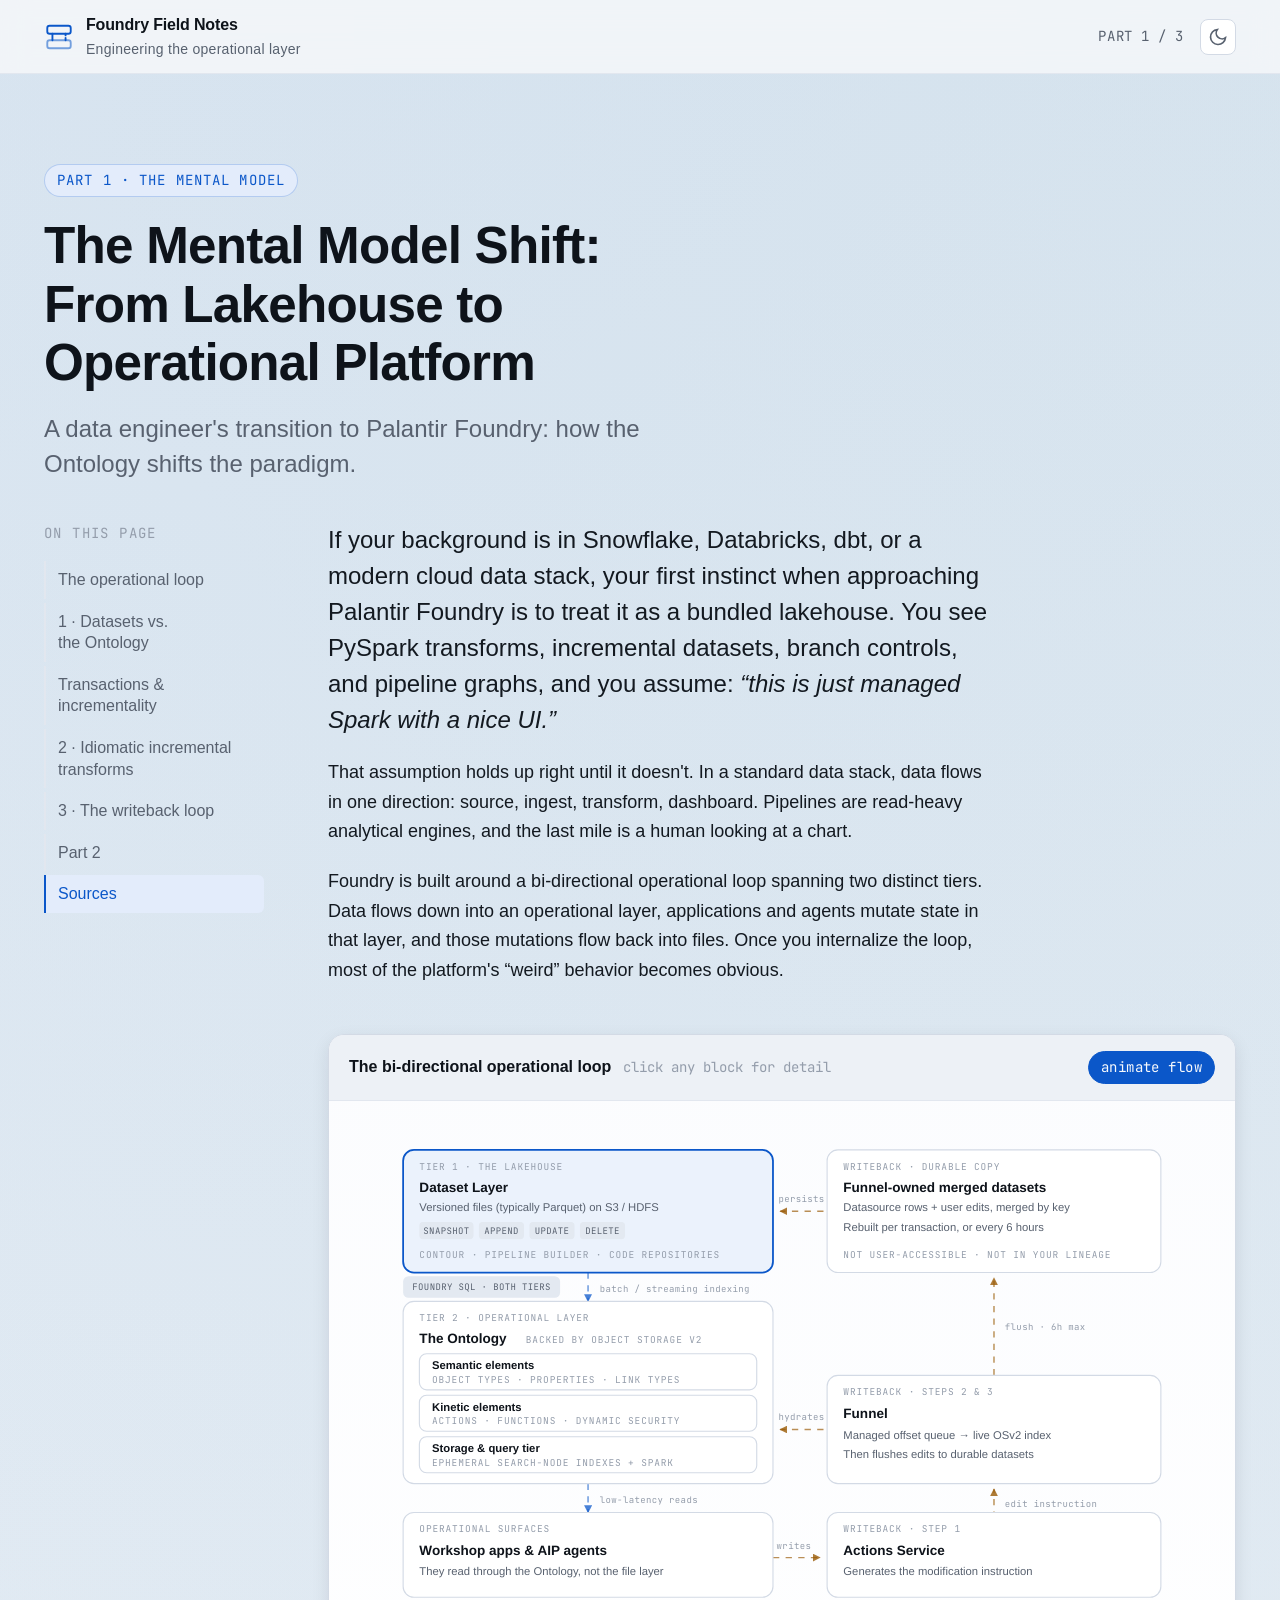
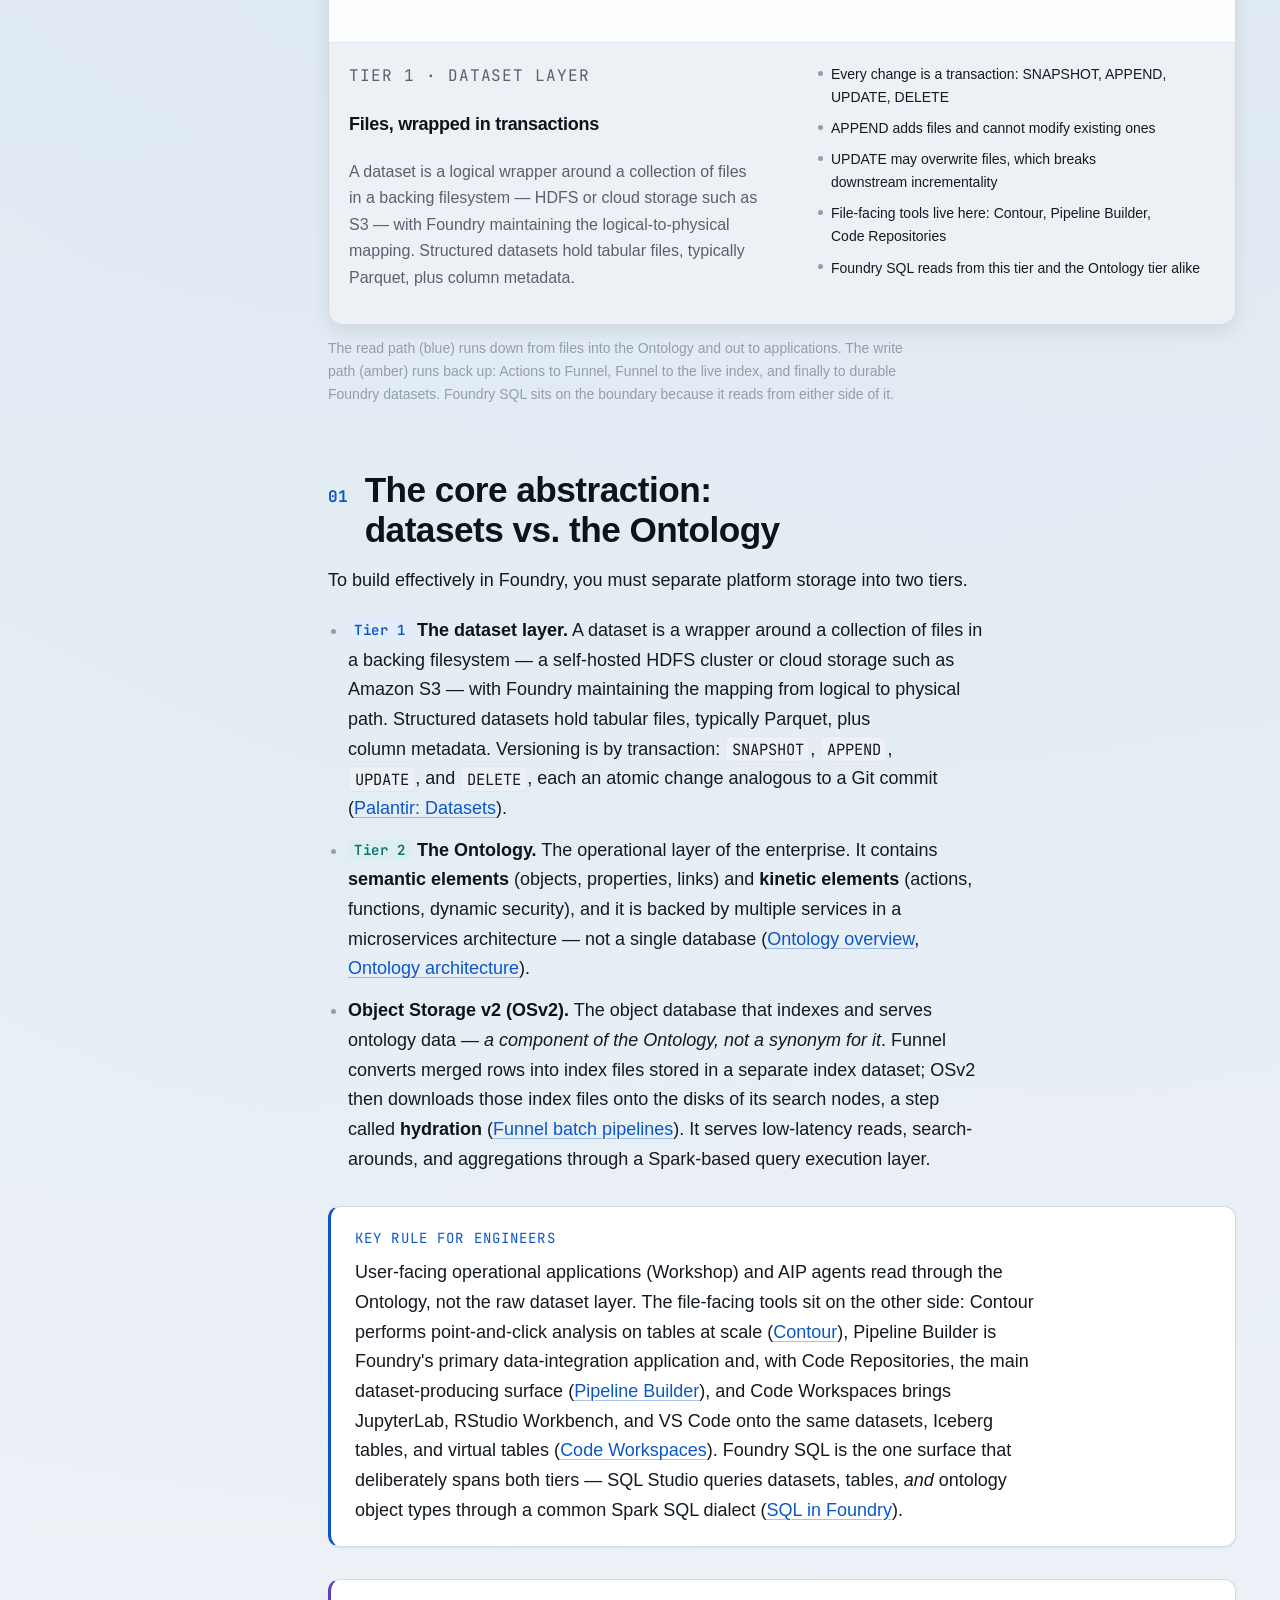
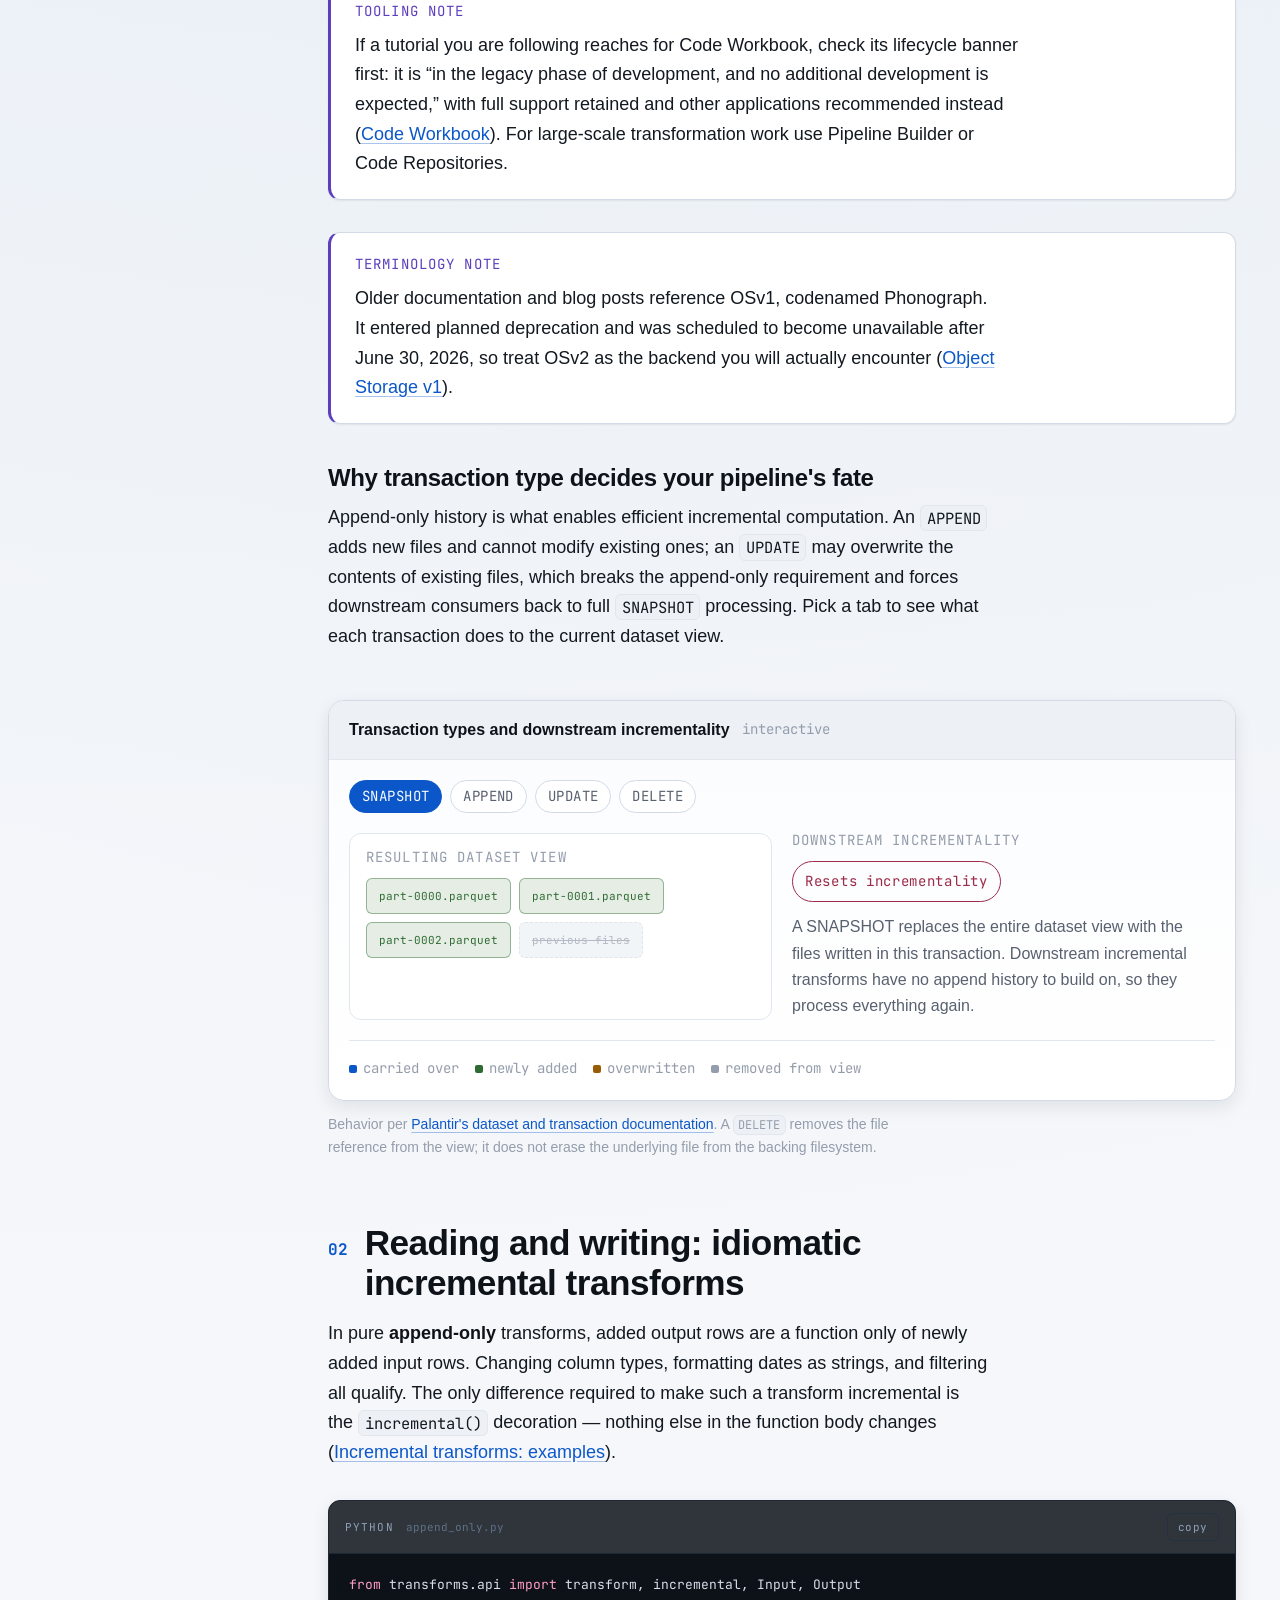
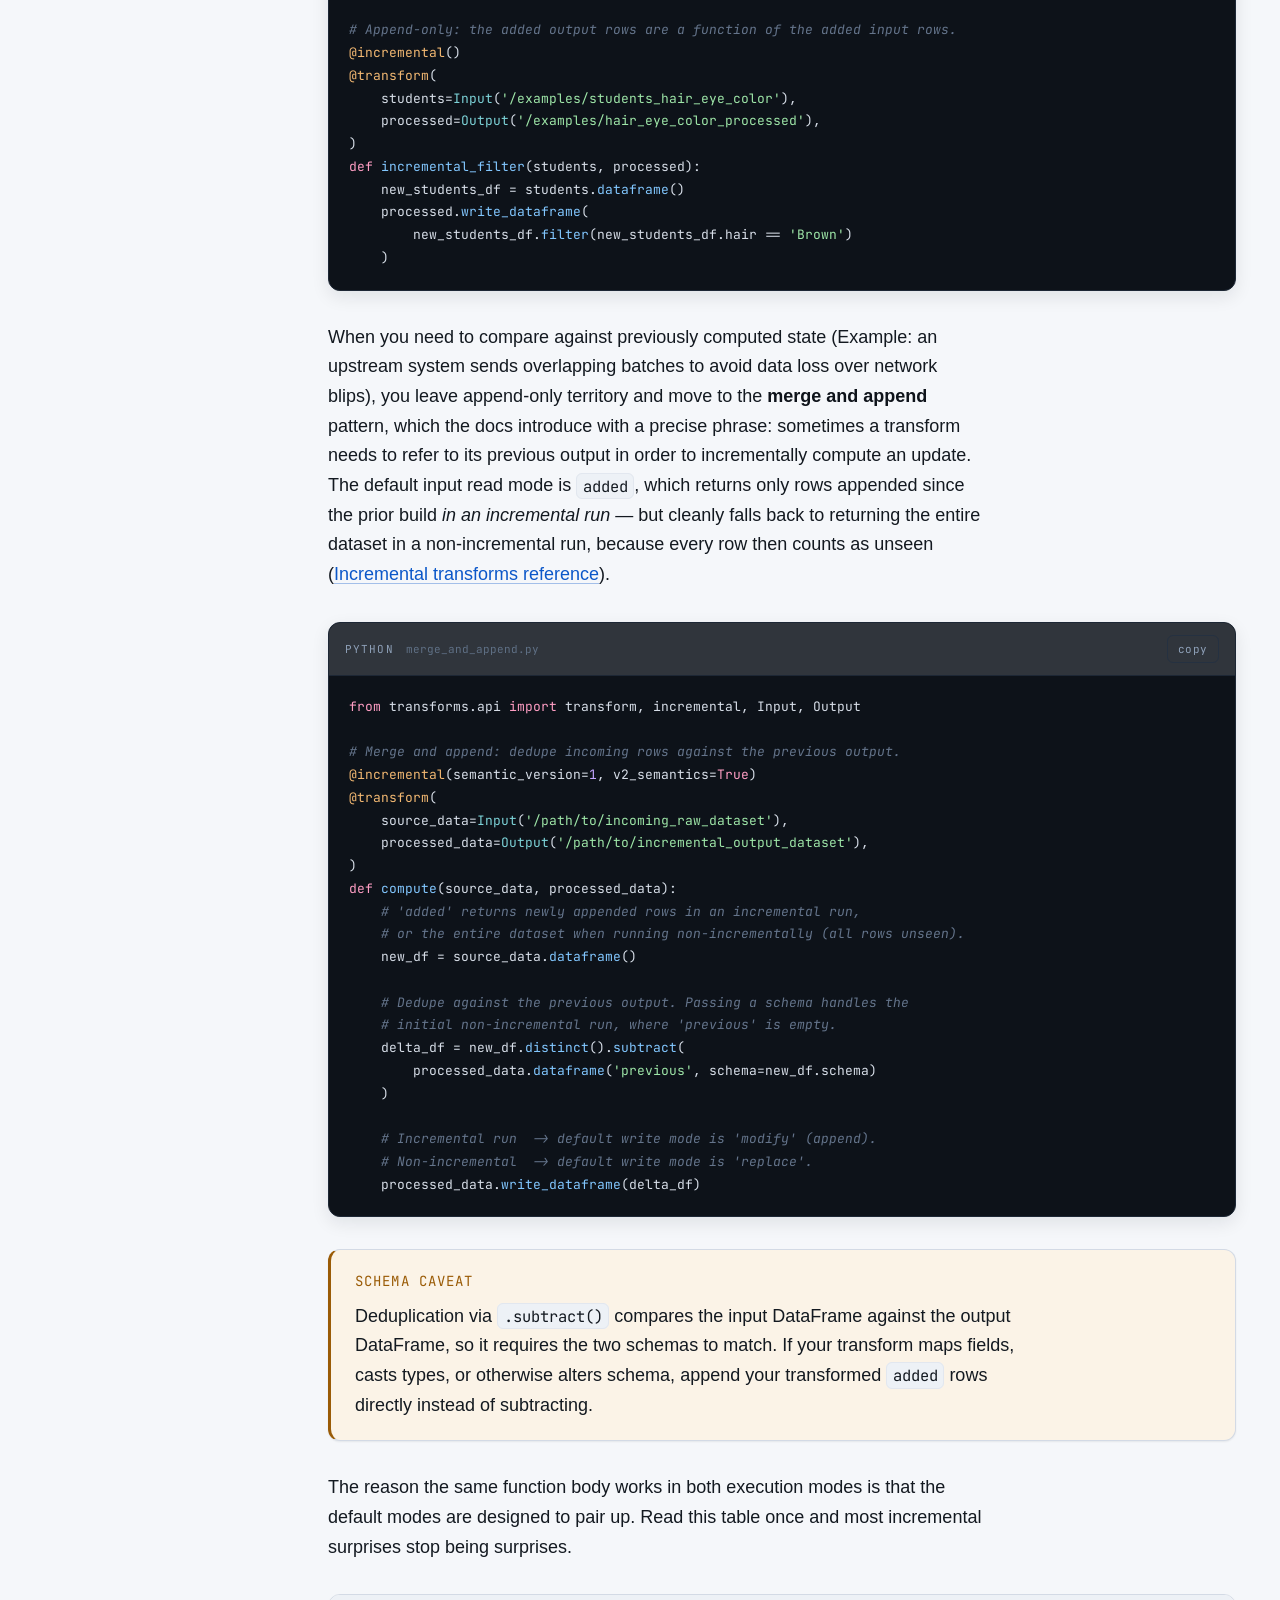
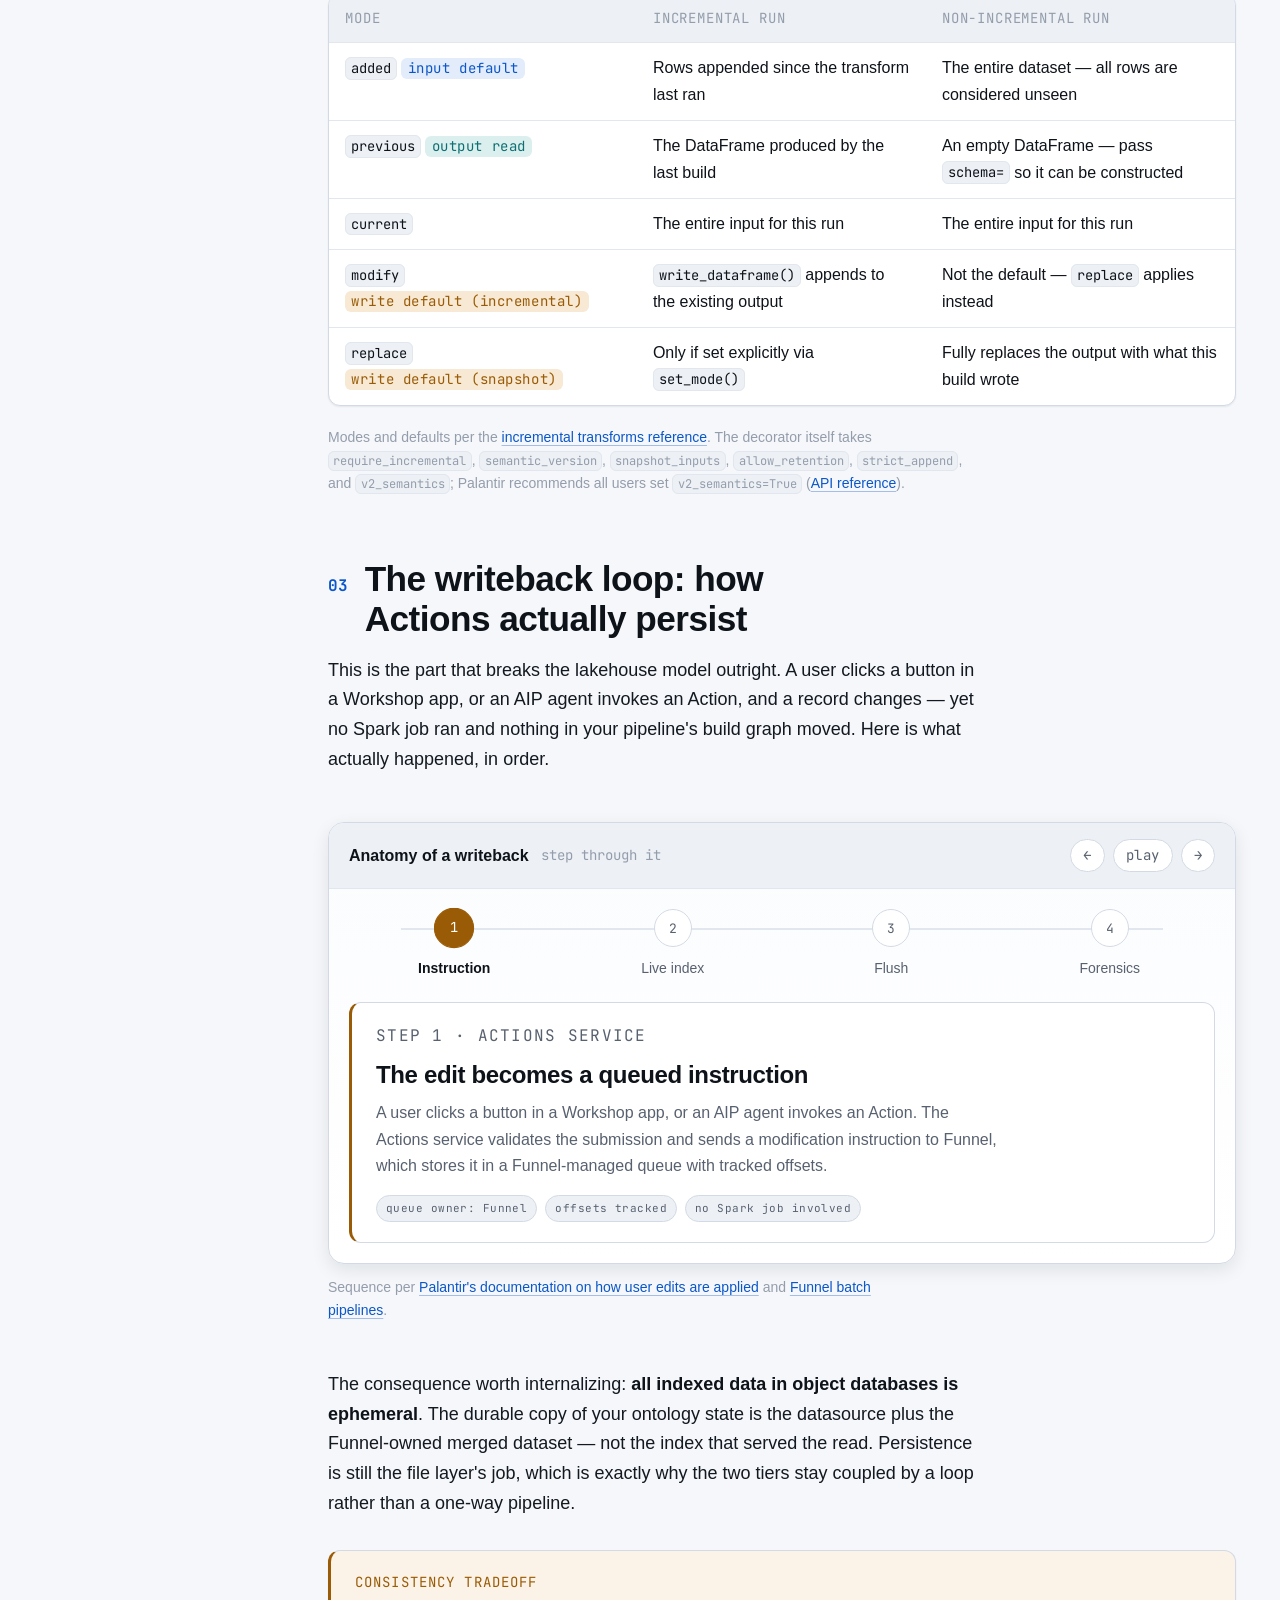
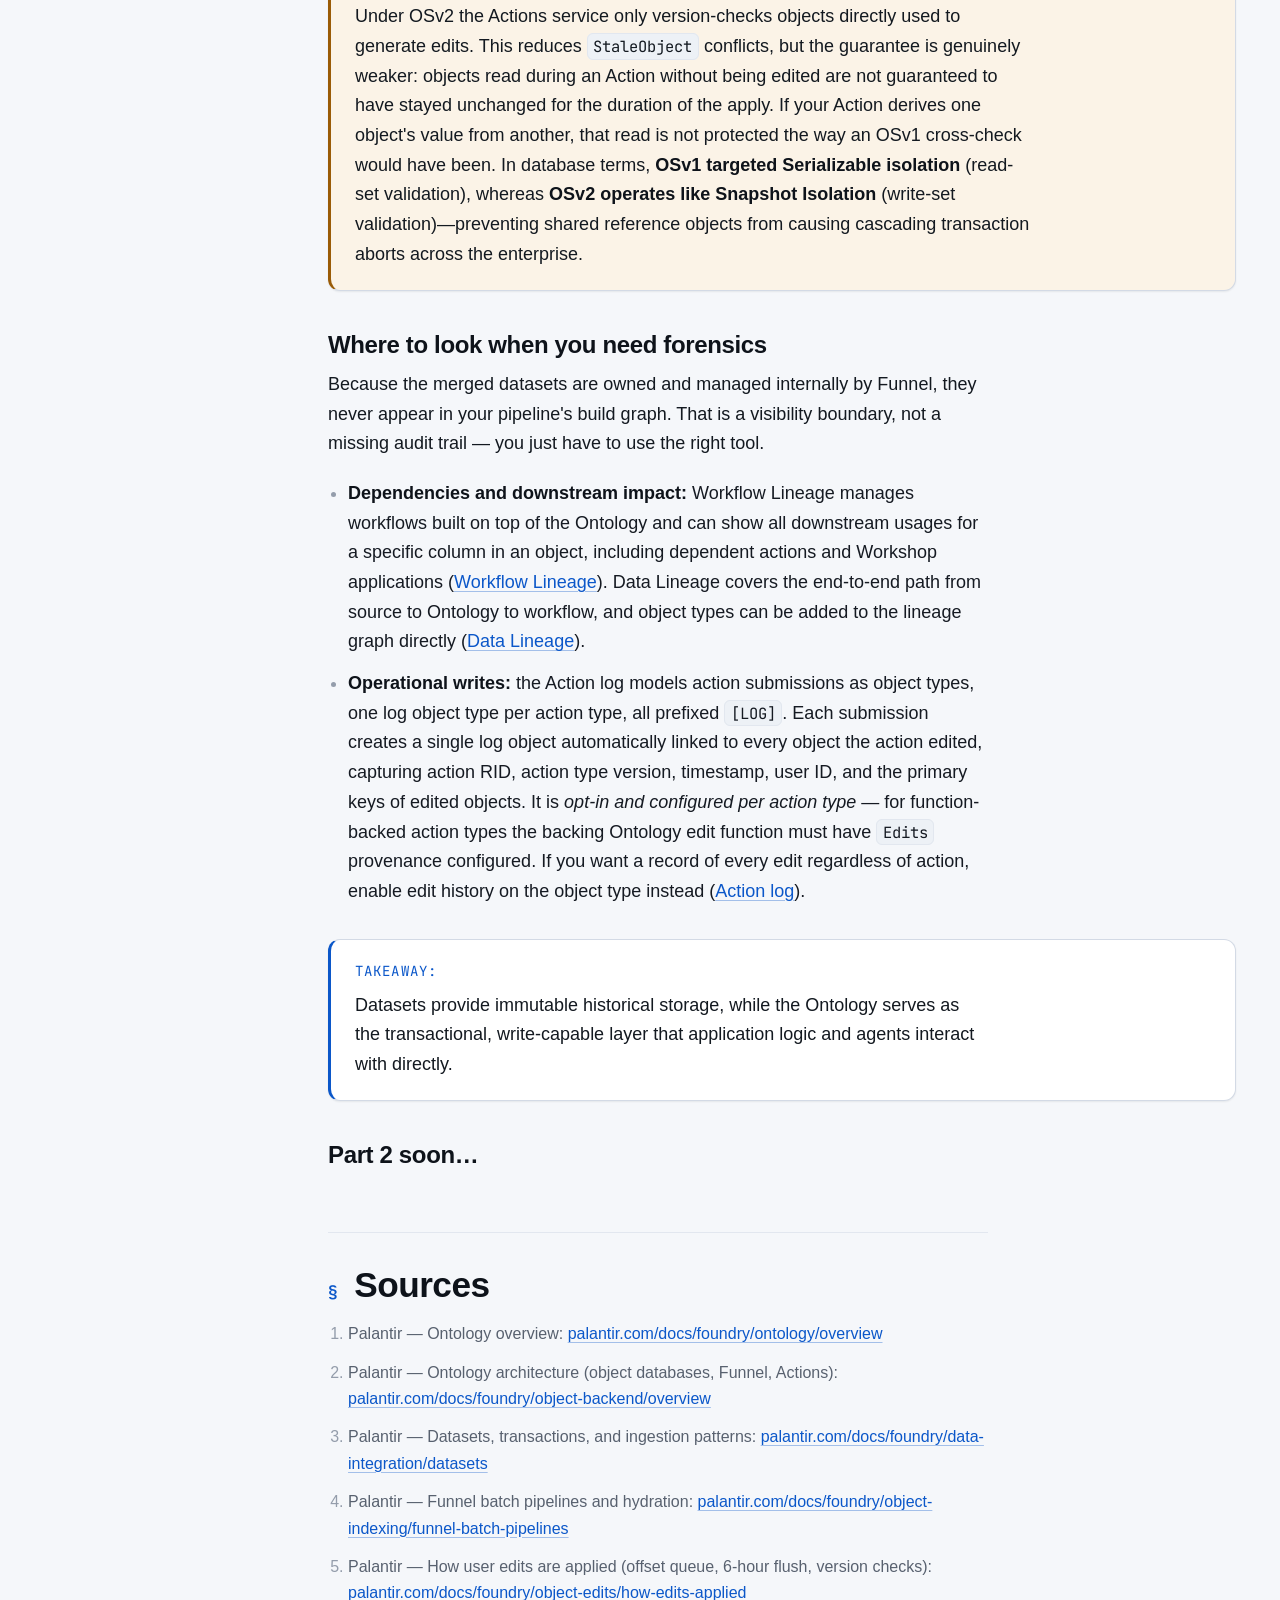
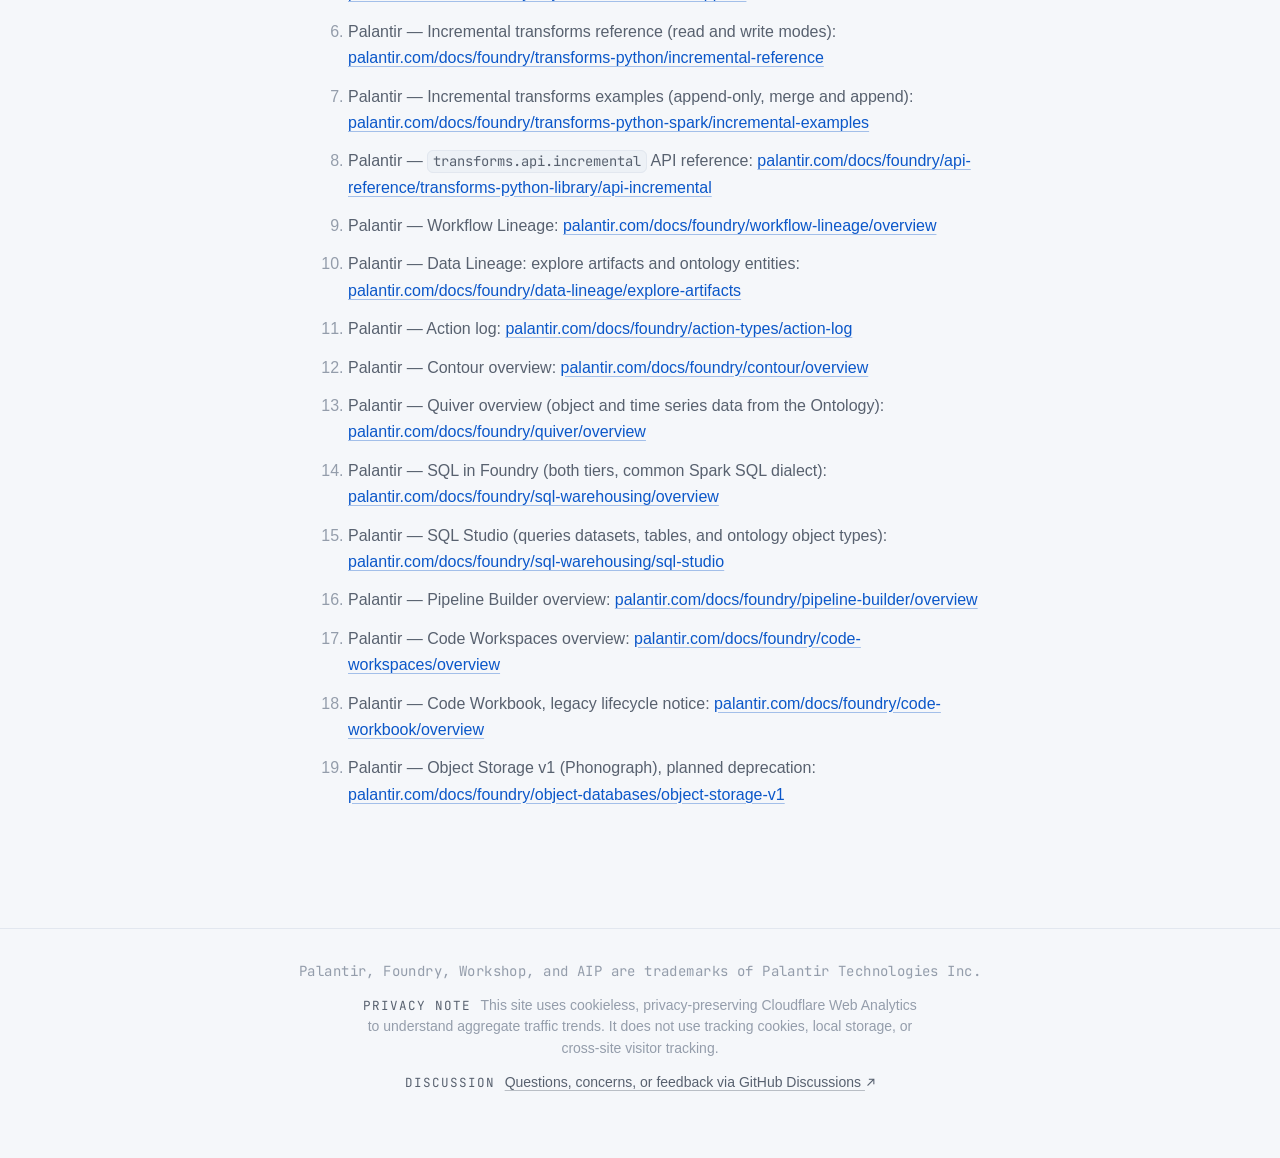
==== commit d174a48e: "Add files via upload" ====
--- a/index.html
+++ b/index.html
@@ -828,9 +828,38 @@
 
     <footer class="footer">
       <div class="footer__inner">
-        <span>Palantir, Foundry, Workshop, and AIP are trademarks of Palantir Technologies Inc.</span>
+        <p class="footer__legal">
+          Palantir, Foundry, Workshop, and AIP are trademarks of Palantir Technologies Inc.
+        </p>
+
+        <p class="footer__privacy">
+          <span class="footer__privacy-label">Privacy note</span>
+          This site uses cookieless, privacy-preserving Cloudflare Web Analytics to understand
+          aggregate traffic trends. It does not use tracking cookies, local storage, or cross-site
+          visitor tracking.
+        </p>
+
+        <p class="footer__feedback">
+        <span class="footer__feedback-label">Discussion</span>
+          <a
+            href="https://github.com/enterprisescale/enterprisescale.github.io/discussions/1"
+            target="_blank"
+            rel="noopener noreferrer"
+            aria-label="Open GitHub Discussions for feedback in a new tab"
+          >
+            Questions, concerns, or feedback via GitHub Discussions
+            <span class="footer__external" aria-hidden="true">↗</span>
+          </a>
+        </p>
       </div>
     </footer>
+
+    <!-- Cloudflare Web Analytics -->
+    <script type='module' 
+      src='https://static.cloudflareinsights.com/beacon.min.js' 
+      data-cf-beacon='{"token": "e70d9803a3084641adefa514cc838363"}'>
+    </script>
+    <!-- End Cloudflare Web Analytics -->
 
     <script src="app.js"></script>
   </body>
--- a/style.css
+++ b/style.css
@@ -1,3 +1,4 @@
+
 
 :root {
   /* Type scale */
@@ -1157,23 +1158,97 @@
 .corrections {
   margin-top: var(--space-10);
 }
+
 .footer {
   border-top: 1px solid var(--color-divider);
   padding: var(--space-8) 0 var(--space-16);
-  font-size: var(--text-xs);
-  color: var(--color-text-faint);
-  font-family: var(--font-mono);
-  letter-spacing: 0.03em;
-}
+  color: var(--color-text-faint);
+}
+
 .footer__inner {
   max-width: var(--content-wide);
   margin: 0 auto;
   padding: 0 var(--space-6);
-  display: flex;
-  flex-wrap: wrap;
-  gap: var(--space-4);
-  justify-content: space-between;
-}
+  display: grid;
+  justify-items: center;
+  gap: var(--space-3);
+  text-align: center;
+}
+
+.footer__legal,
+.footer__privacy,
+.footer__feedback {
+  margin: 0;
+}
+
+.footer__legal {
+  font-family: var(--font-mono);
+  font-size: var(--text-xs);
+  line-height: 1.55;
+  letter-spacing: 0.03em;
+  color: var(--color-text-faint);
+}
+
+.footer__privacy,
+.footer__feedback {
+  max-width: 72ch;
+  font-family: var(--font-body);
+  font-size: var(--text-xs);
+  line-height: 1.55;
+  letter-spacing: 0;
+  color: var(--color-text-faint);
+}
+
+.footer__privacy-label,
+.footer__feedback-label {
+  margin-right: 0.35rem;
+  font-family: var(--font-mono);
+  font-size: 0.9em;
+  letter-spacing: 0.08em;
+  text-transform: uppercase;
+  color: var(--color-text-muted);
+}
+
+.footer__feedback a {
+  color: var(--color-text-muted);
+  text-decoration-color: color-mix(in oklab, var(--color-text-muted) 38%, transparent);
+  text-underline-offset: 3px;
+}
+
+.footer__feedback a:hover {
+  color: var(--color-primary);
+  text-decoration-color: currentColor;
+}
+
+.footer__external {
+  display: inline-block;
+  margin-left: 0.15em;
+  font-family: var(--font-mono);
+  font-size: 0.95em;
+  line-height: 1;
+  transition: transform var(--transition-interactive);
+}
+
+.footer__feedback a:hover .footer__external {
+  transform: translate(1px, -1px);
+}
+
+@media (max-width: 520px) {
+  .footer {
+    padding: var(--space-6) 0 var(--space-10);
+  }
+
+  .footer__inner {
+    padding: 0 var(--space-5);
+  }
+
+  .footer__privacy-label,
+  .footer__feedback-label {
+    display: block;
+    margin: 0 0 var(--space-1);
+  }
+}
+
 .next-up {
   margin-top: var(--space-12);
   display: grid;
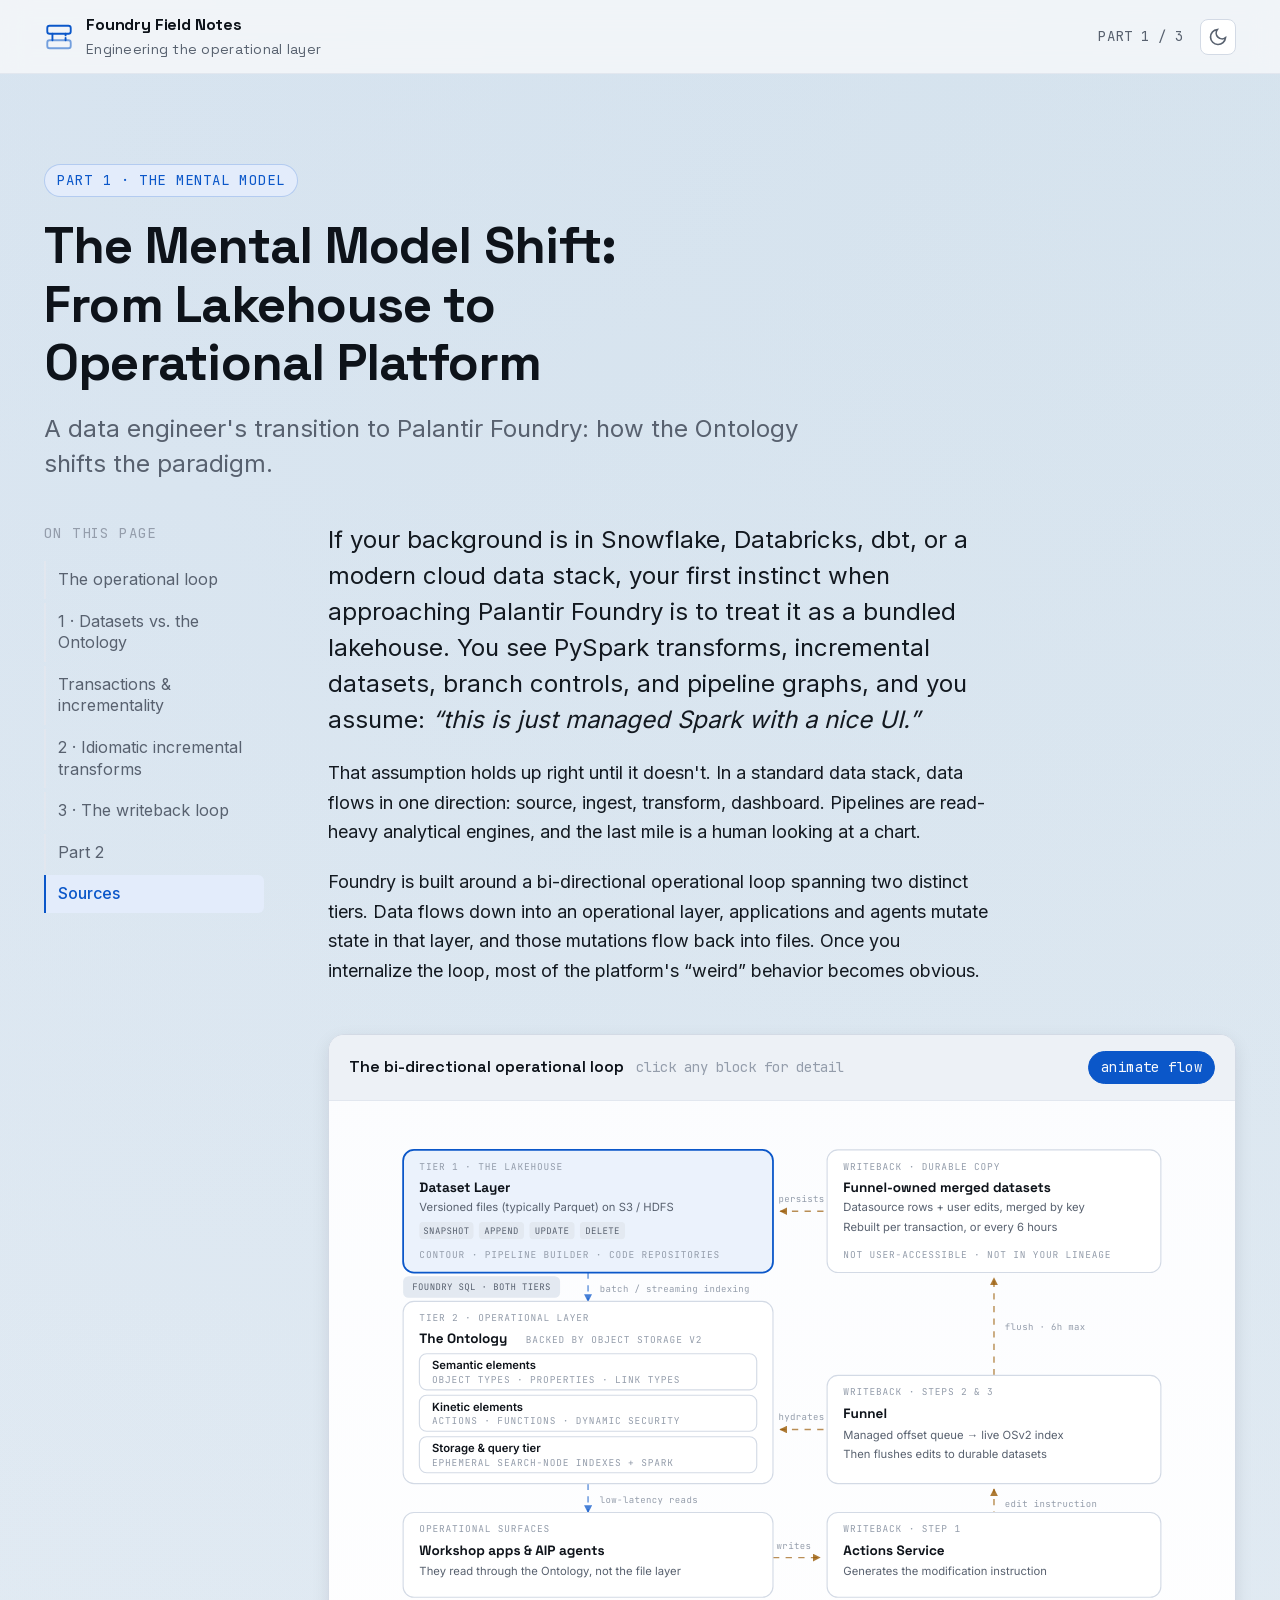
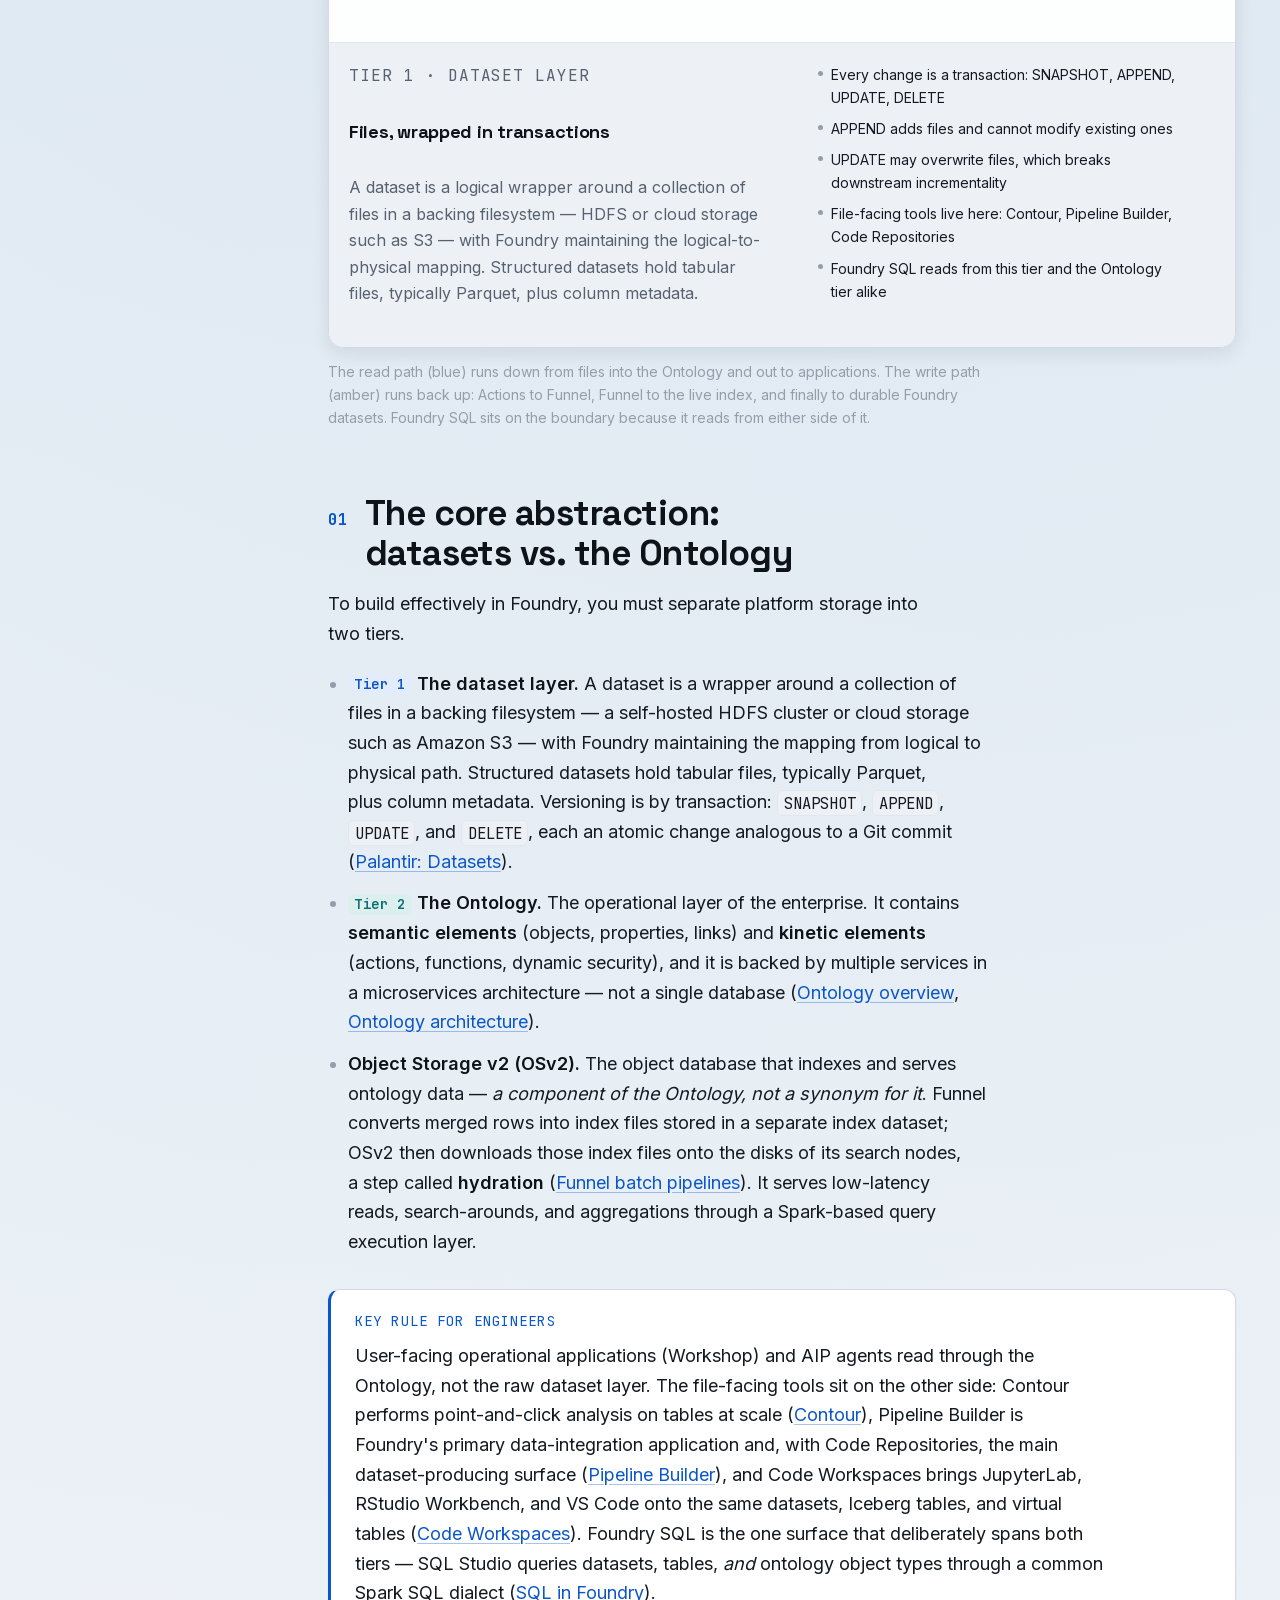
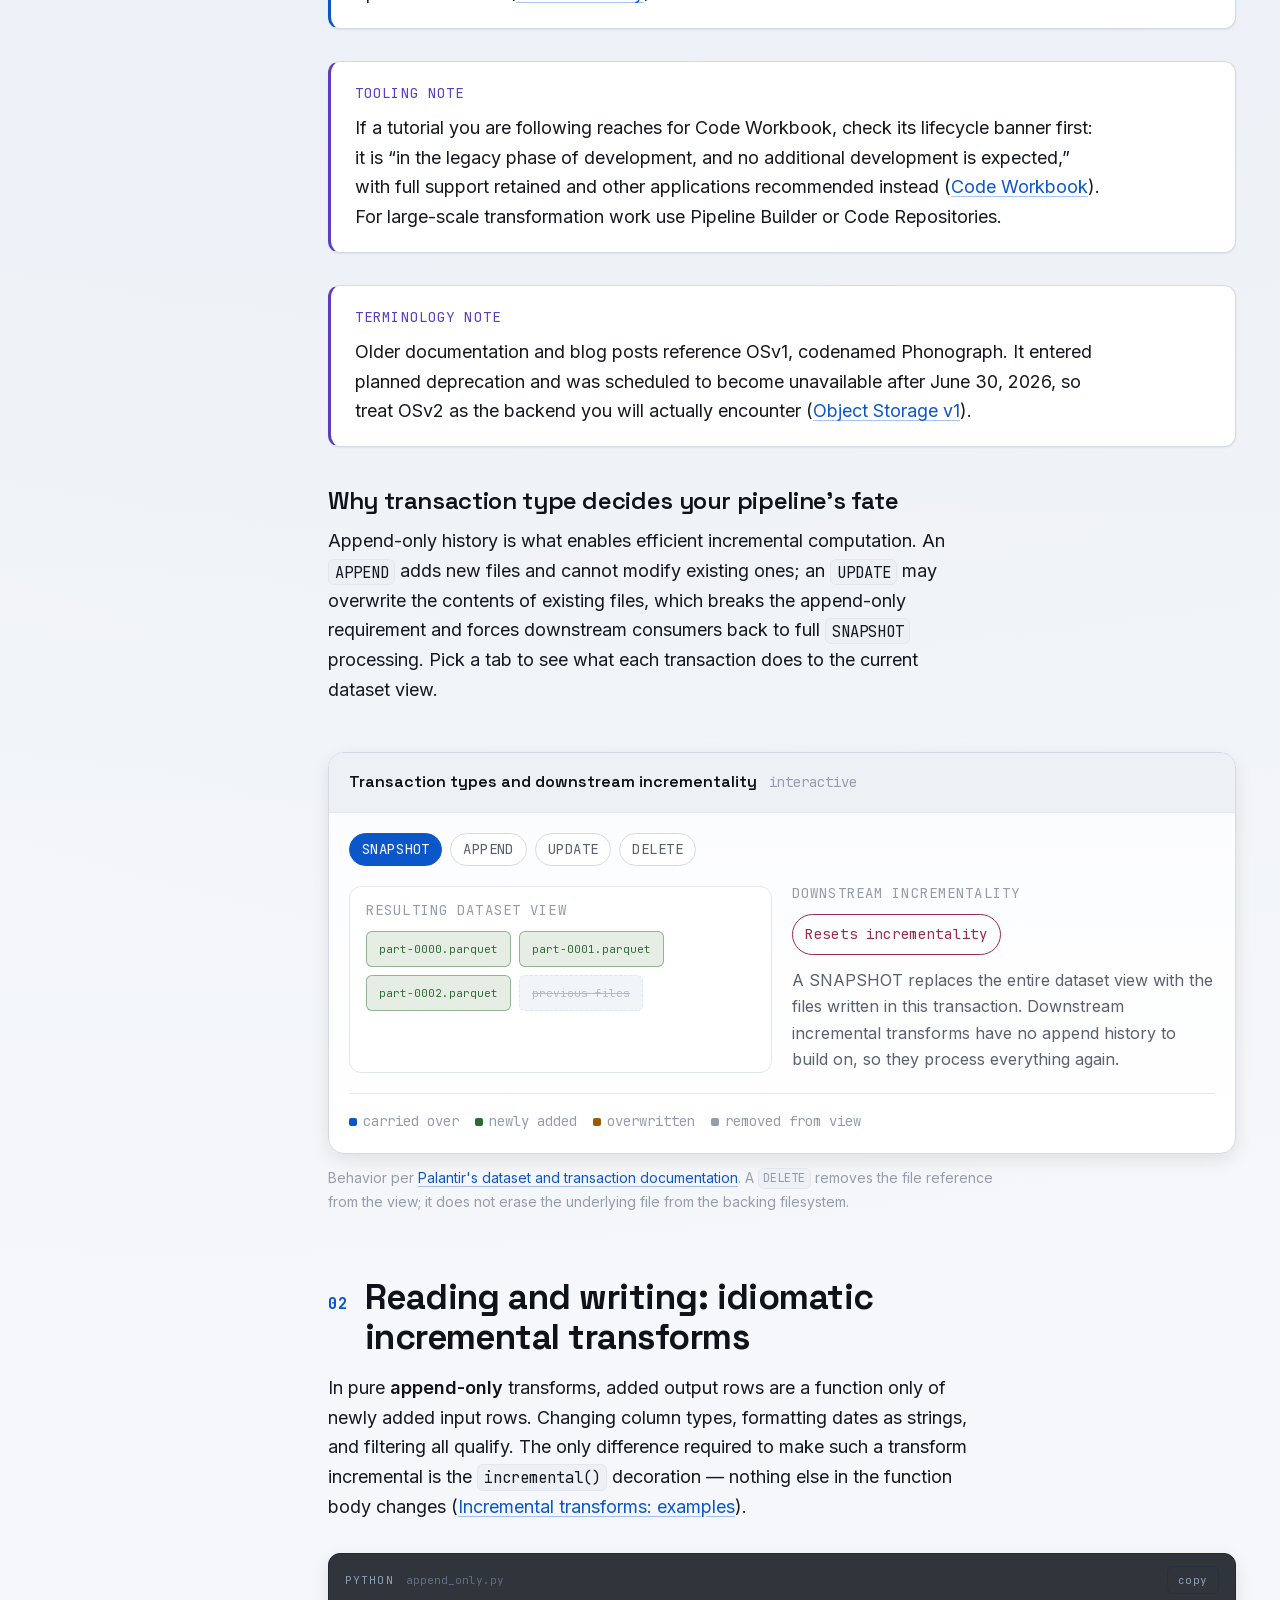
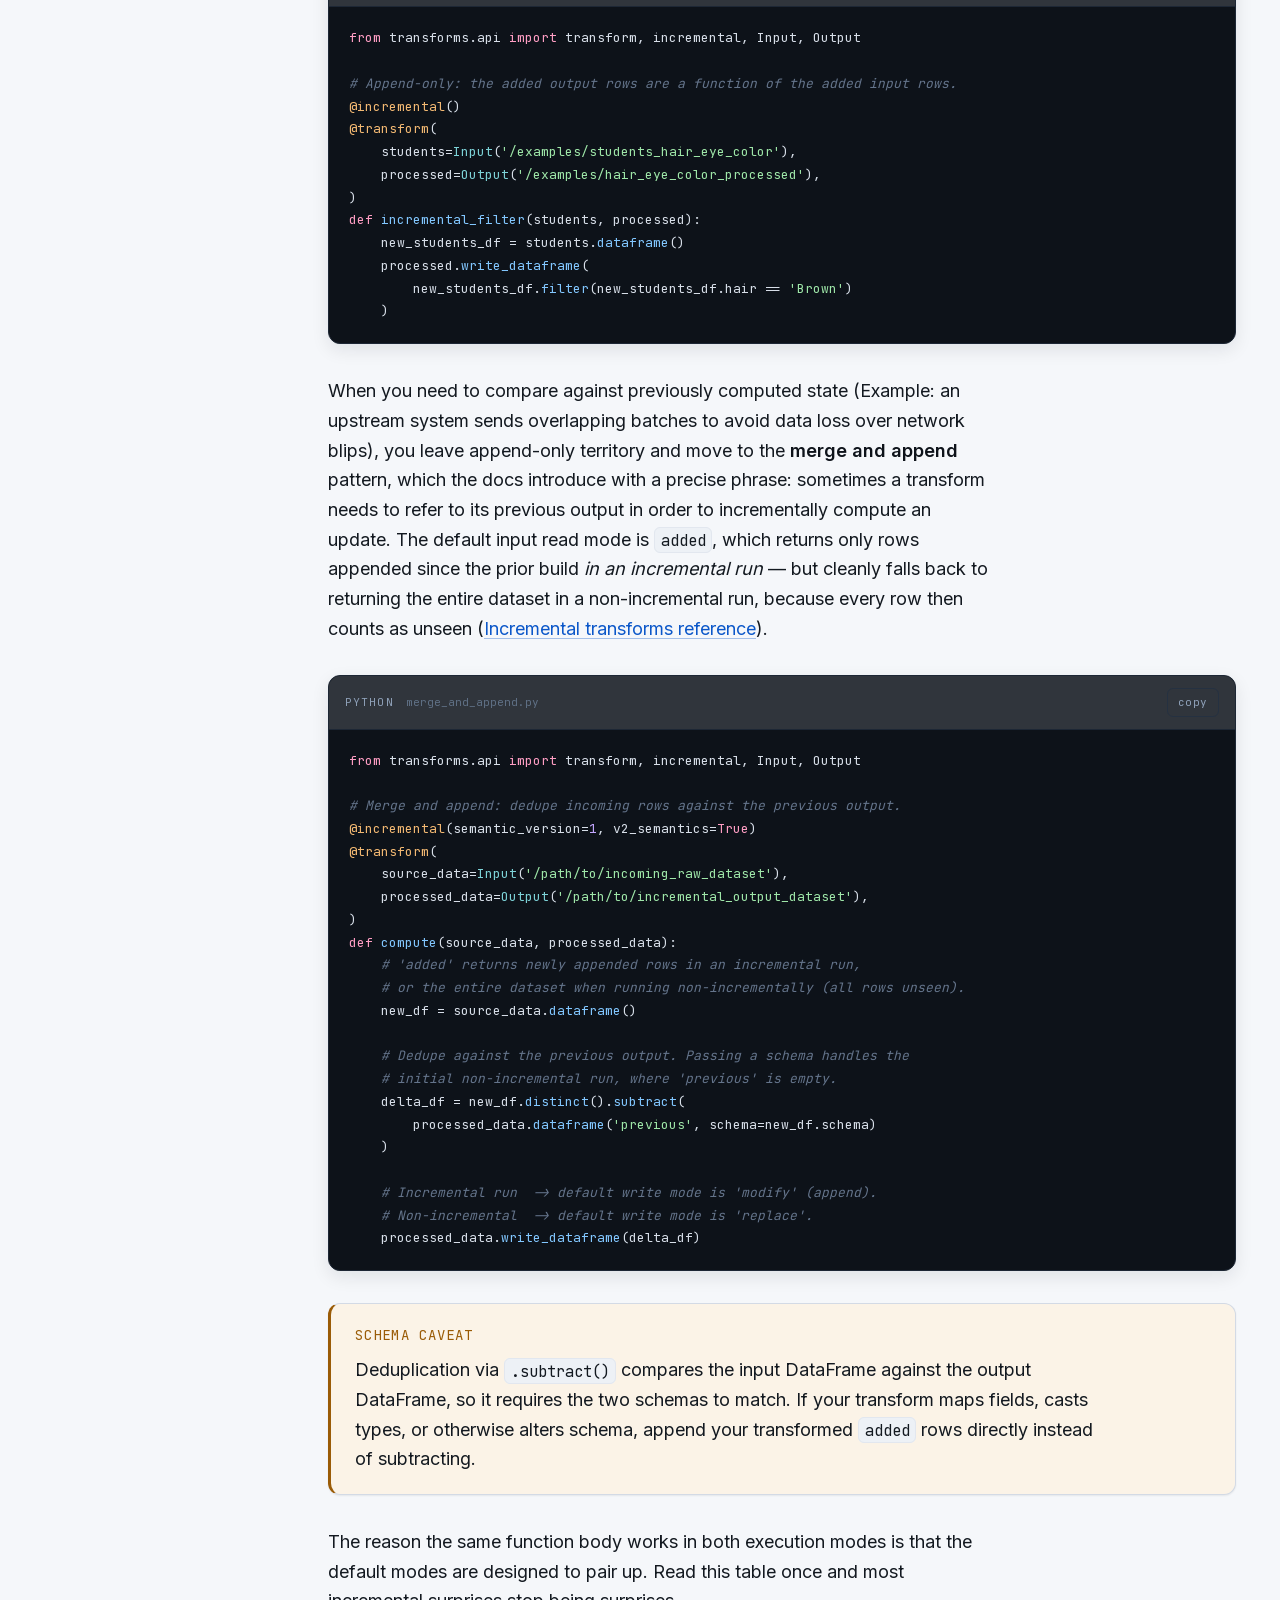
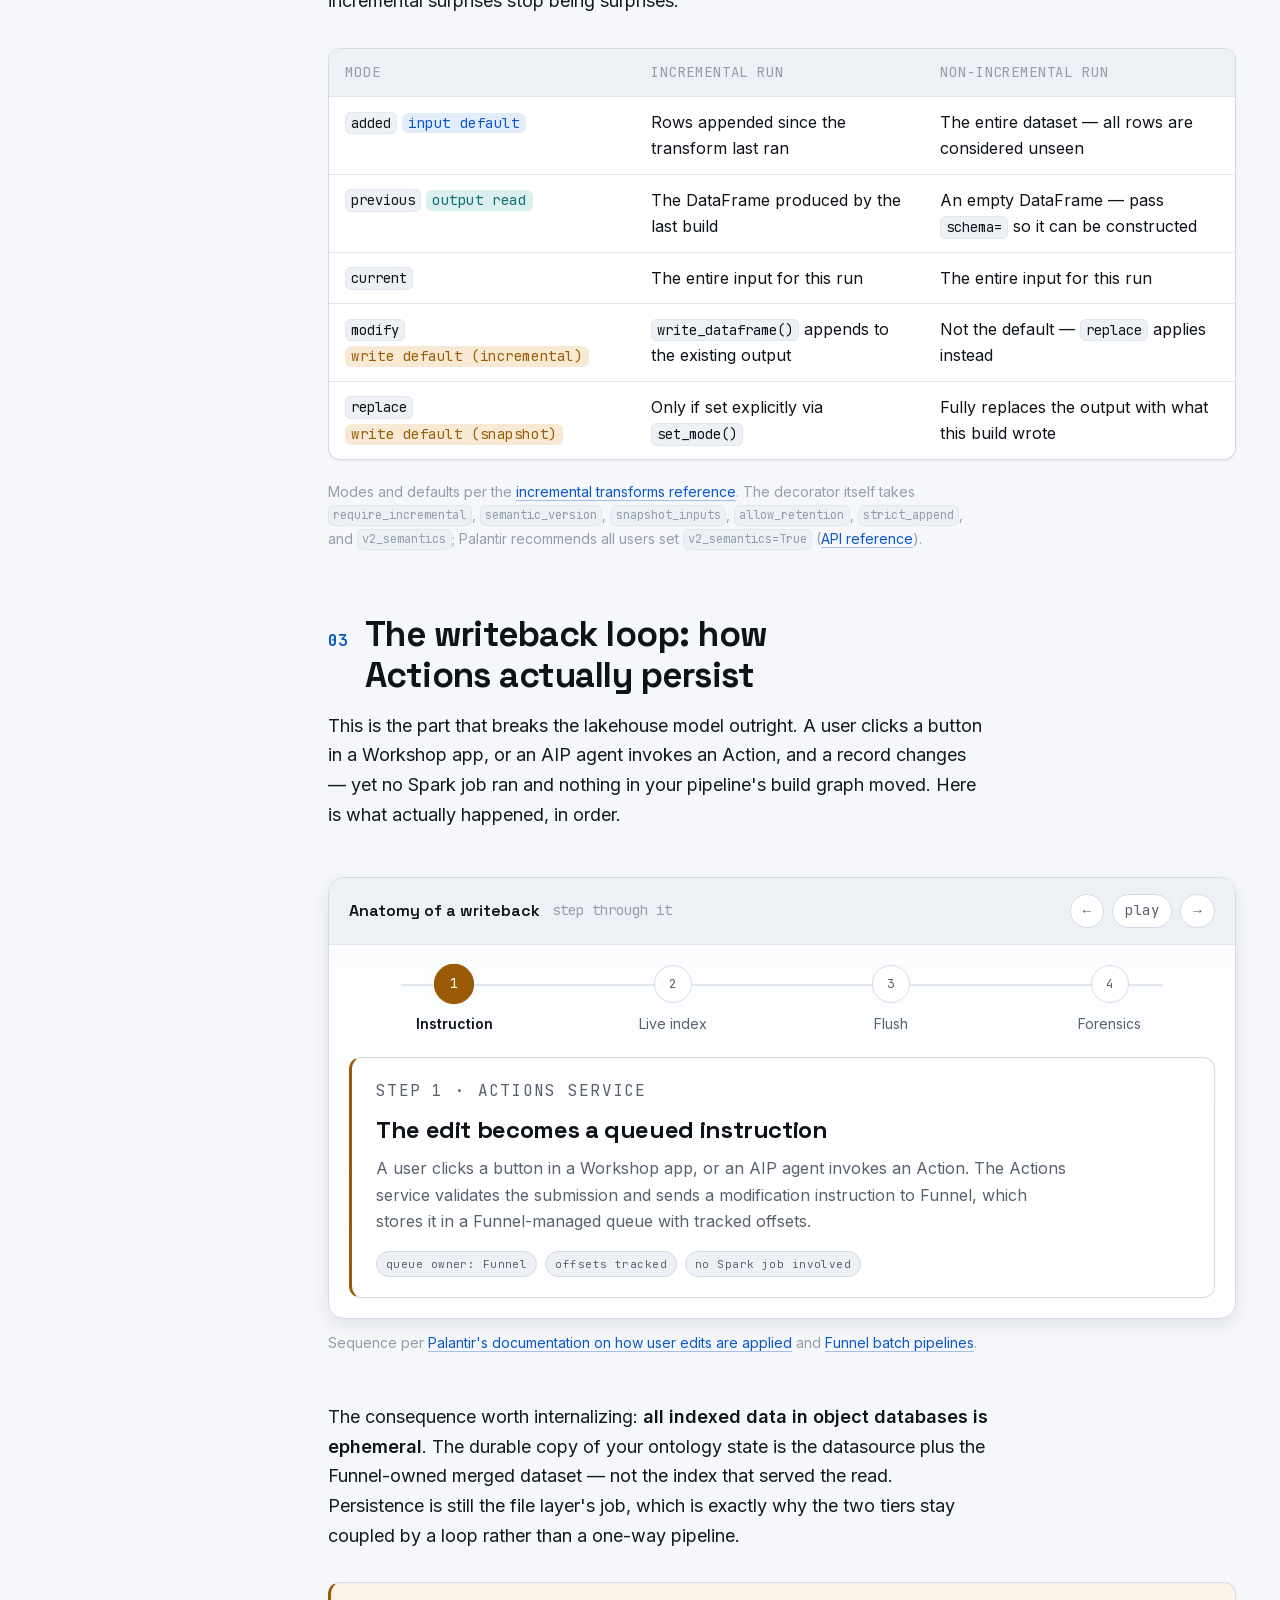
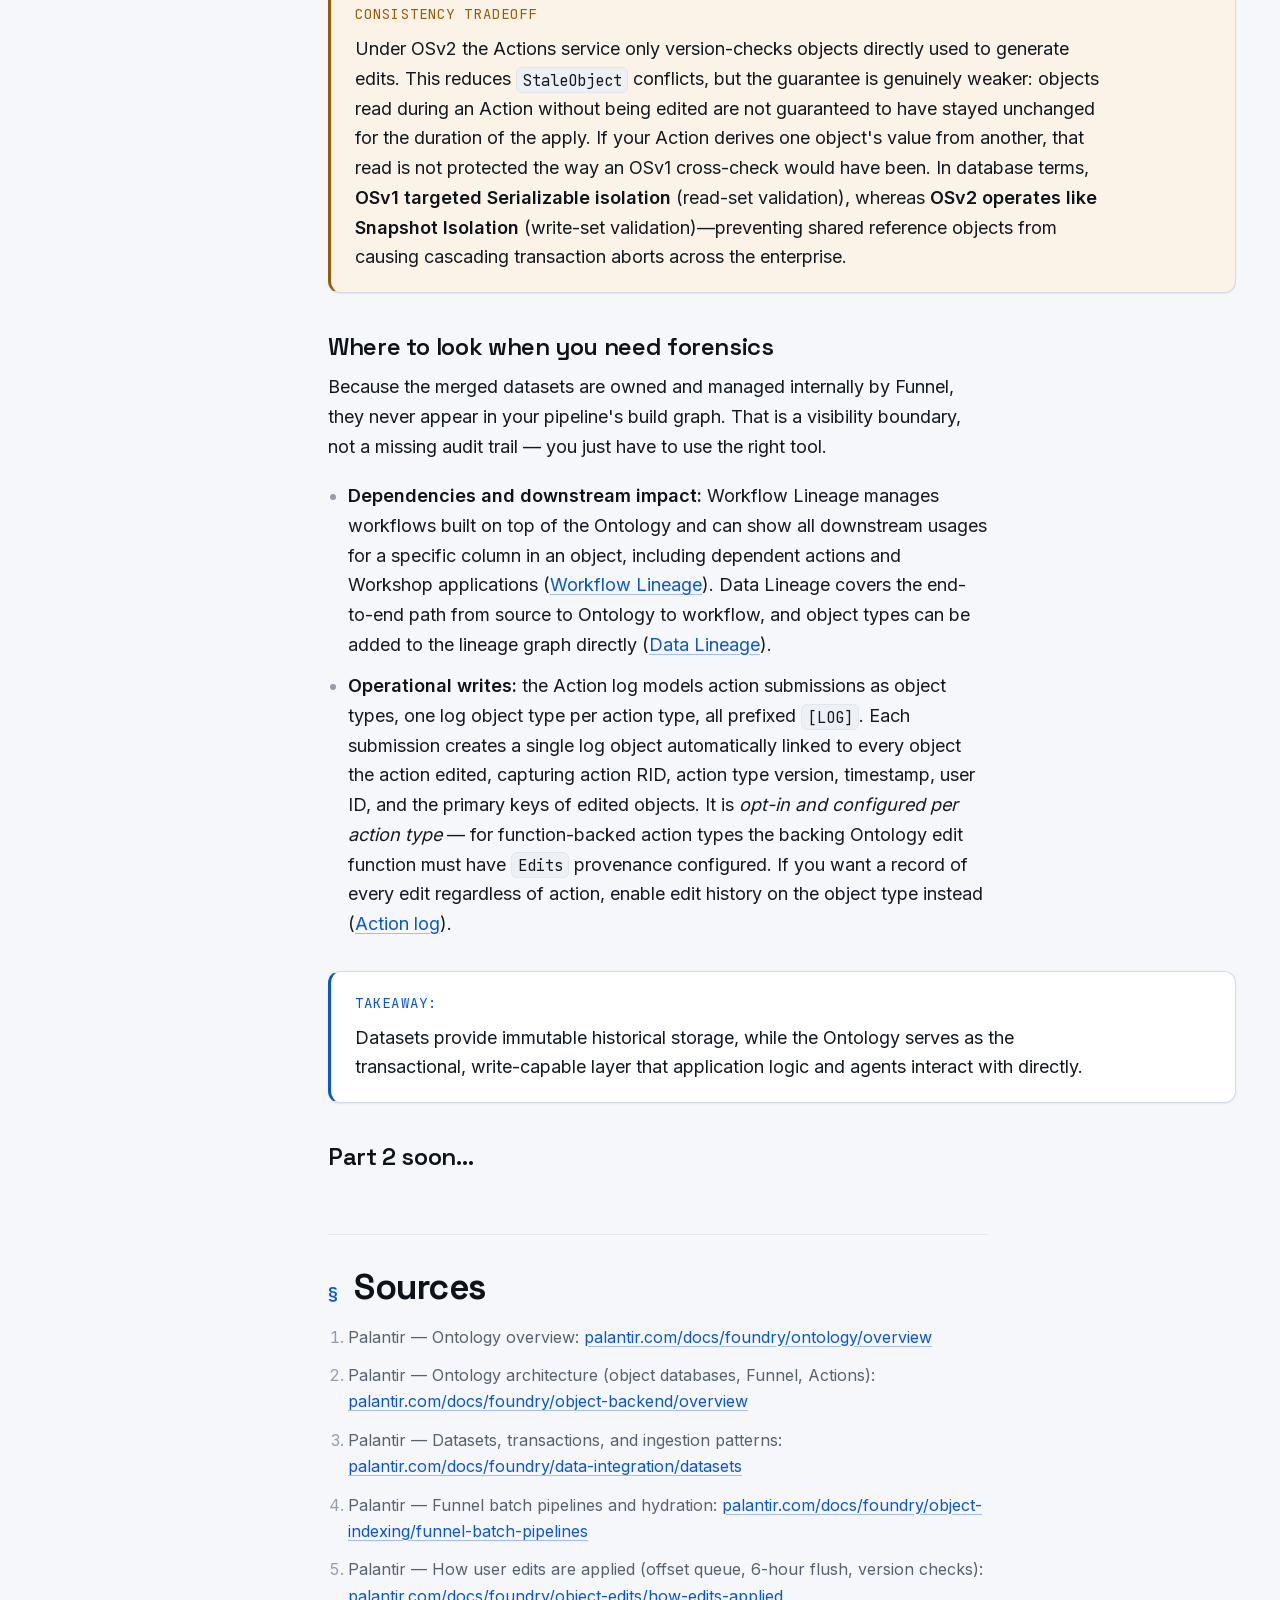
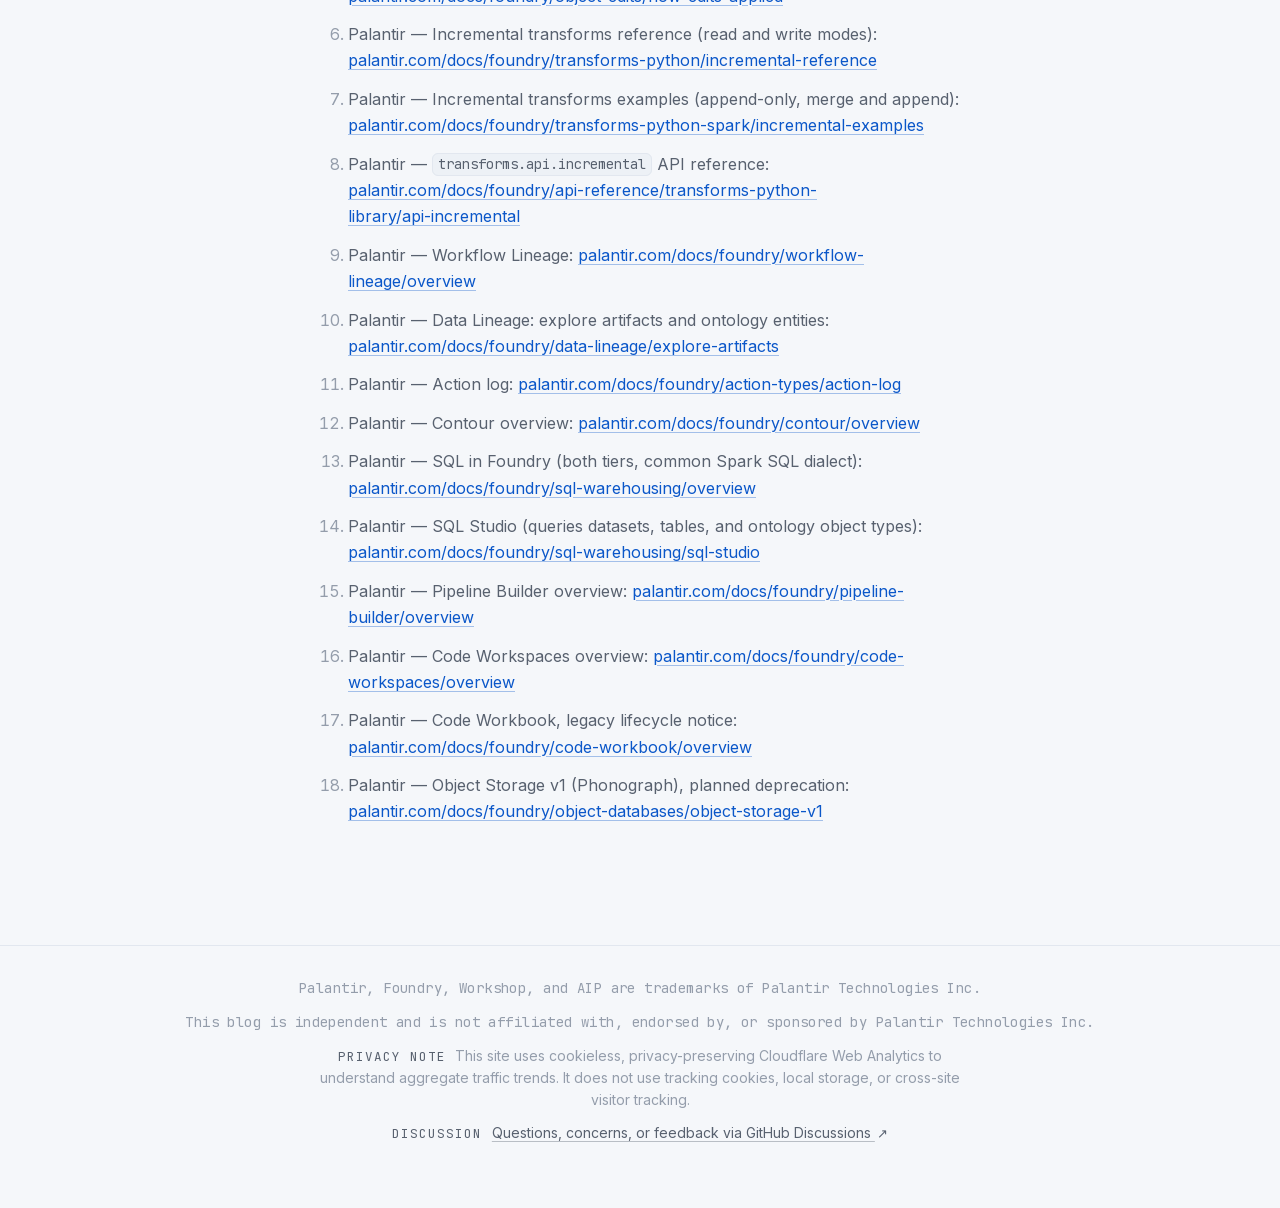
==== commit c88036dd: "removing fonts.googleapis.com" ====
--- a/index.html
+++ b/index.html
@@ -8,22 +8,34 @@
       name="description"
       content="A data engineer's transition to Palantir Foundry: the Ontology is an operational write path, not a semantic view over a lakehouse."
     />
+    <link rel="canonical" href="https://enterprisescale.github.io/" />
     <meta property="og:type" content="article" />
+    <meta property="og:site_name" content="Foundry Field Notes" />
+    <meta property="og:url" content="https://enterprisescale.github.io/" />
     <meta property="og:title" content="The Mental Model Shift: From Lakehouse to Operational Platform" />
     <meta
       property="og:description"
       content="Part 1 of a three-part guide to Palantir Foundry for data engineers: datasets vs. the Ontology, idiomatic incremental transforms, and how Action writebacks actually persist."
     />
-    <link rel="preconnect" href="https://fonts.googleapis.com" />
-    <link rel="preconnect" href="https://fonts.gstatic.com" crossorigin />
-    <link
-      href="https://api.fontshare.com/v2/css?f[]=cabinet-grotesk@700,800&f[]=satoshi@400,500,700&display=swap"
-      rel="stylesheet"
+    <meta property="og:image" content="https://enterprisescale.github.io/og-image.jpg" />
+    <meta property="og:image:secure_url" content="https://enterprisescale.github.io/og-image.jpg" />
+    <meta property="og:image:type" content="image/jpeg" />
+    <meta property="og:image:width" content="1200" />
+    <meta property="og:image:height" content="627" />
+    <meta
+      property="og:image:alt"
+      content="Diagram of Palantir Foundry's two storage tiers: the dataset layer, the Ontology, and the Actions writeback loop through Funnel."
     />
-    <link
-      href="https://fonts.googleapis.com/css2?family=JetBrains+Mono:wght@400;500&display=swap"
-      rel="stylesheet"
+    <meta name="twitter:card" content="summary_large_image" />
+    <meta name="twitter:title" content="The Mental Model Shift: From Lakehouse to Operational Platform" />
+    <meta
+      name="twitter:description"
+      content="Part 1 of a three-part guide to Palantir Foundry for data engineers: datasets vs. the Ontology, idiomatic incremental transforms, and how Action writebacks actually persist."
     />
+    <meta name="twitter:image" content="https://enterprisescale.github.io/og-image.jpg" />
+    <link rel="preload" href="fonts/Inter-Variable.woff2" as="font" type="font/woff2" crossorigin />
+    <link rel="preload" href="fonts/SpaceGrotesk-Variable.woff2" as="font" type="font/woff2" crossorigin />
+    <link rel="stylesheet" href="fonts.css" />
     <link rel="stylesheet" href="style.css" />
     <link
       rel="icon"
@@ -773,13 +785,7 @@
                   <a href="https://www.palantir.com/docs/foundry/contour/overview" target="_blank" rel="noopener"
                     >palantir.com/docs/foundry/contour/overview</a
                   >
-                </li>
-                <li>
-                  Palantir — Quiver overview (object and time series data from the Ontology):
-                  <a href="https://www.palantir.com/docs/foundry/quiver/overview" target="_blank" rel="noopener"
-                    >palantir.com/docs/foundry/quiver/overview</a
-                  >
-                </li>
+                </li>                
                 <li>
                   Palantir — SQL in Foundry (both tiers, common Spark SQL dialect):
                   <a href="https://palantir.com/docs/foundry/sql-warehousing/overview/" target="_blank" rel="noopener"
@@ -831,6 +837,9 @@
         <p class="footer__legal">
           Palantir, Foundry, Workshop, and AIP are trademarks of Palantir Technologies Inc.
         </p>
+        <p class="footer__legal">
+          This blog is independent and is not affiliated with, endorsed by, or sponsored by Palantir Technologies Inc.
+        </p>        
 
         <p class="footer__privacy">
           <span class="footer__privacy-label">Privacy note</span>
--- a/fonts.css
+++ b/fonts.css
@@ -0,0 +1,36 @@
+/* ---------- self-hosted fonts — no third-party requests ----------
+   Space Grotesk  (c) The Space Grotesk Project Authors  — SIL OFL 1.1
+   Inter          (c) The Inter Project Authors          — SIL OFL 1.1
+   JetBrains Mono (c) The JetBrains Mono Project Authors — SIL OFL 1.1
+
+   All three are SIL Open Font License 1.1, which permits redistribution,
+   bundling, and hosting in a public repository. Full license texts are in
+   fonts/*-OFL.txt and must stay with the font files.
+
+   Each file is a variable font covering the full weight range below, so one
+   file serves every weight the stylesheet asks for (400, 500, 600, 700).
+------------------------------------------------------------------- */
+
+@font-face {
+  font-family: 'Space Grotesk';
+  src: url('fonts/SpaceGrotesk-Variable.woff2') format('woff2');
+  font-weight: 300 700;
+  font-style: normal;
+  font-display: swap;
+}
+
+@font-face {
+  font-family: 'Inter';
+  src: url('fonts/Inter-Variable.woff2') format('woff2');
+  font-weight: 100 900;
+  font-style: normal;
+  font-display: swap;
+}
+
+@font-face {
+  font-family: 'JetBrains Mono';
+  src: url('fonts/JetBrainsMono-Variable.woff2') format('woff2');
+  font-weight: 400 800;
+  font-style: normal;
+  font-display: swap;
+}
--- a/style.css
+++ b/style.css
@@ -35,8 +35,8 @@
   --content-default: 980px;
   --content-wide: 1240px;
 
-  --font-display: 'Cabinet Grotesk', 'Satoshi', 'Helvetica Neue', sans-serif;
-  --font-body: 'Satoshi', 'Inter', 'Helvetica Neue', sans-serif;
+  --font-display: 'Space Grotesk', 'Inter', 'Helvetica Neue', sans-serif;
+  --font-body: 'Inter', 'Helvetica Neue', sans-serif;
   --font-mono: 'JetBrains Mono', ui-monospace, 'SFMono-Regular', monospace;
 }
 
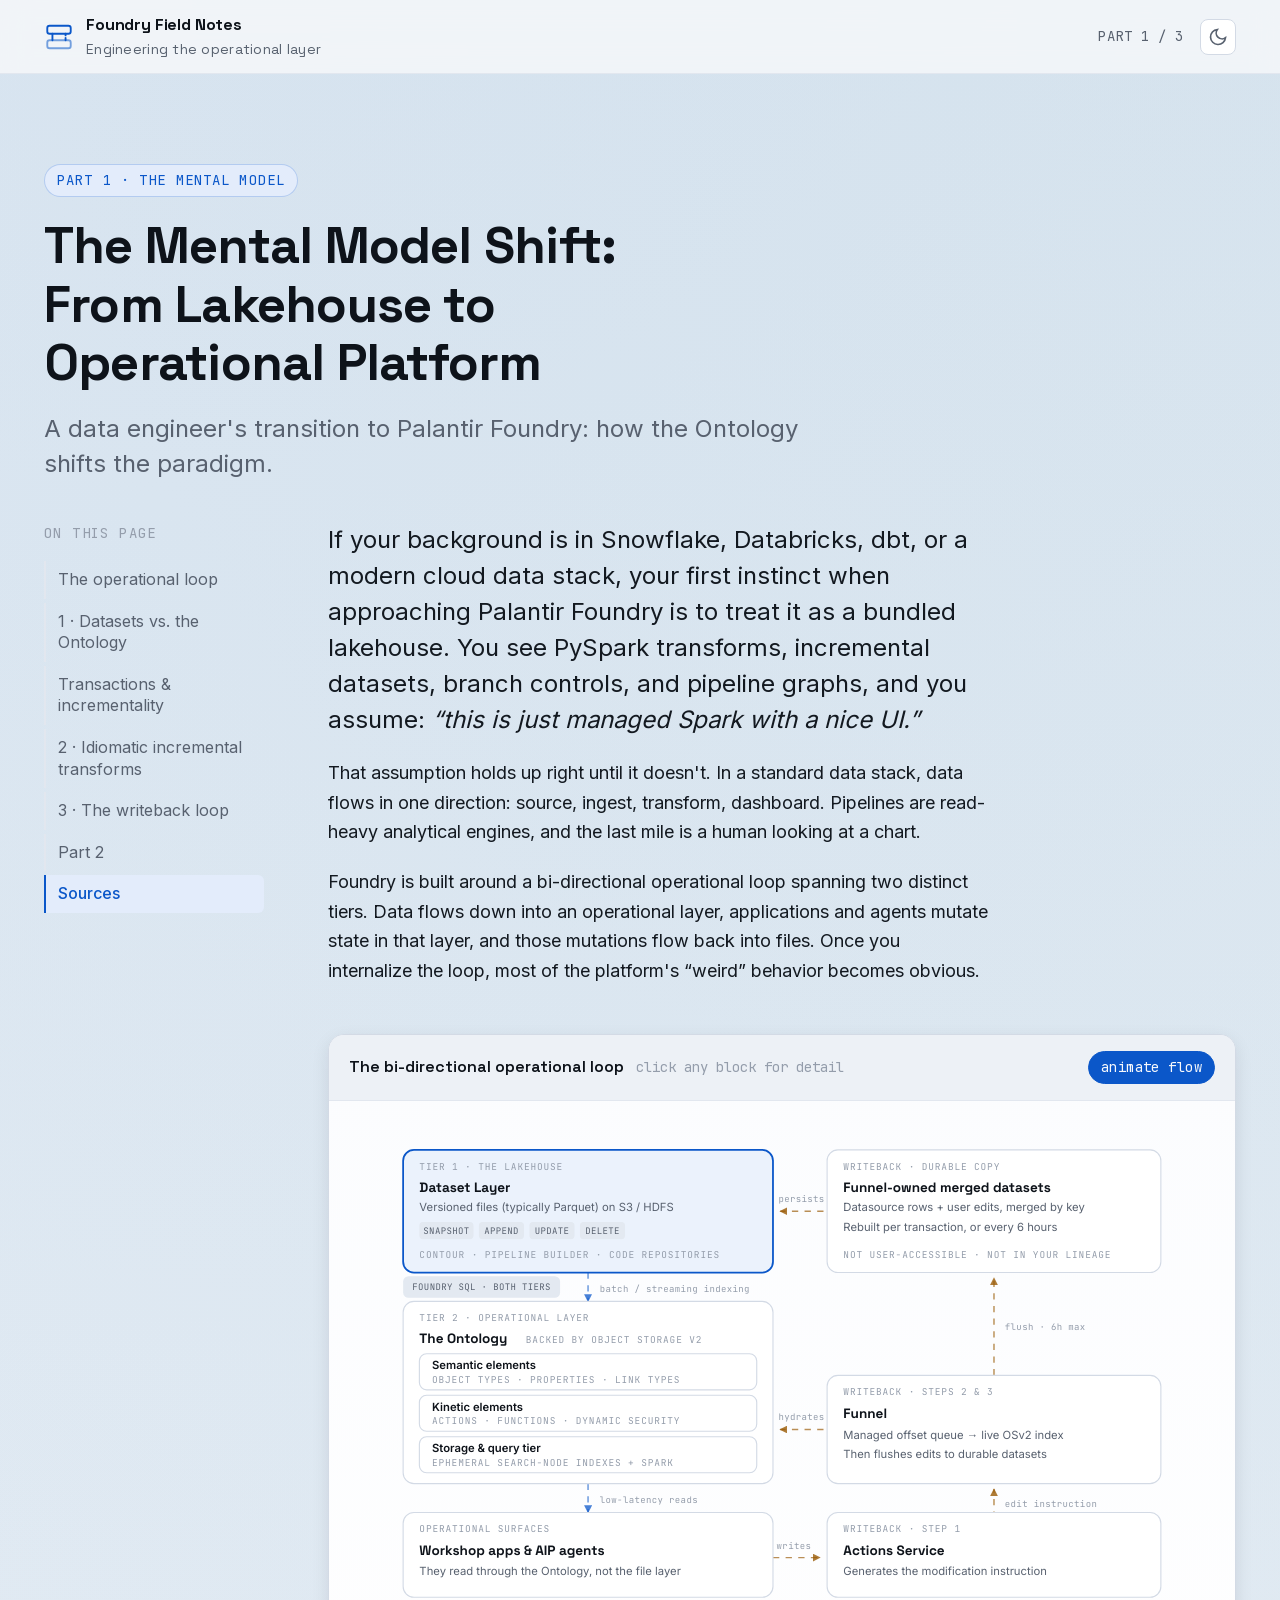
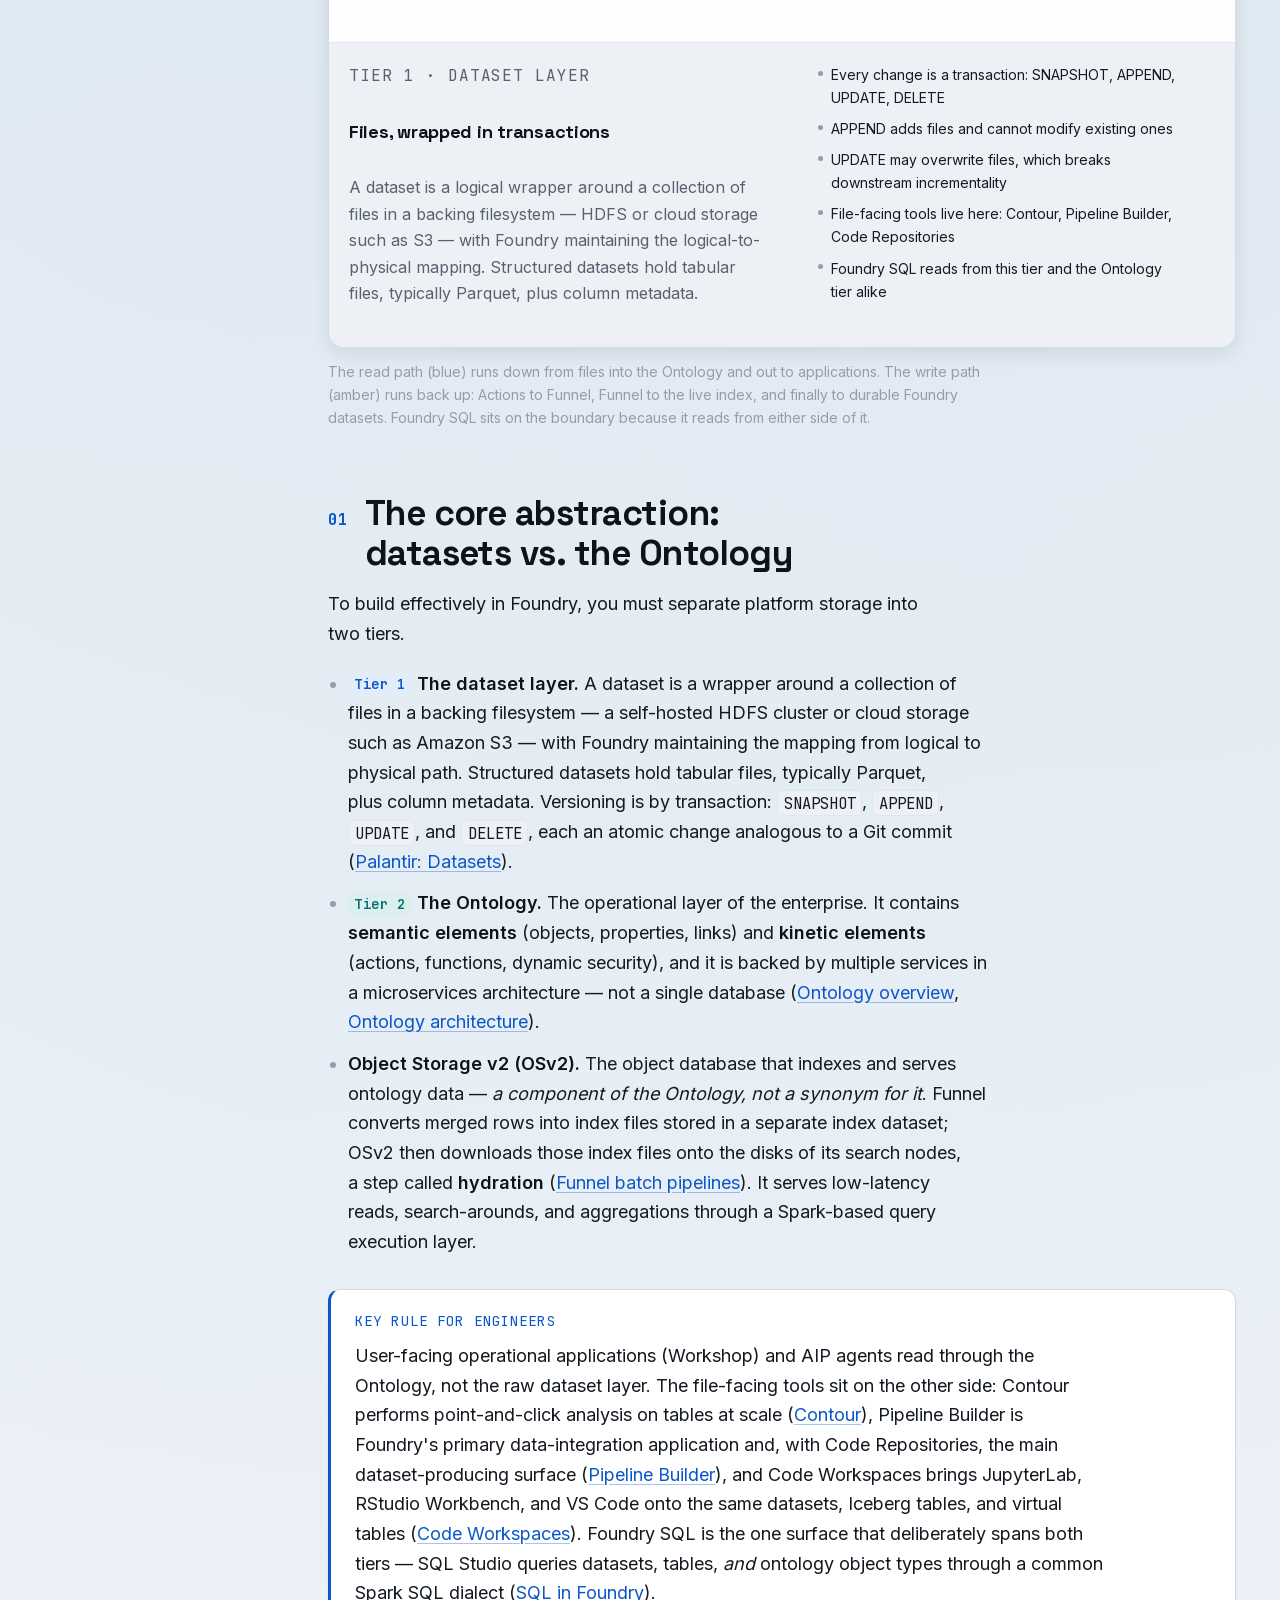
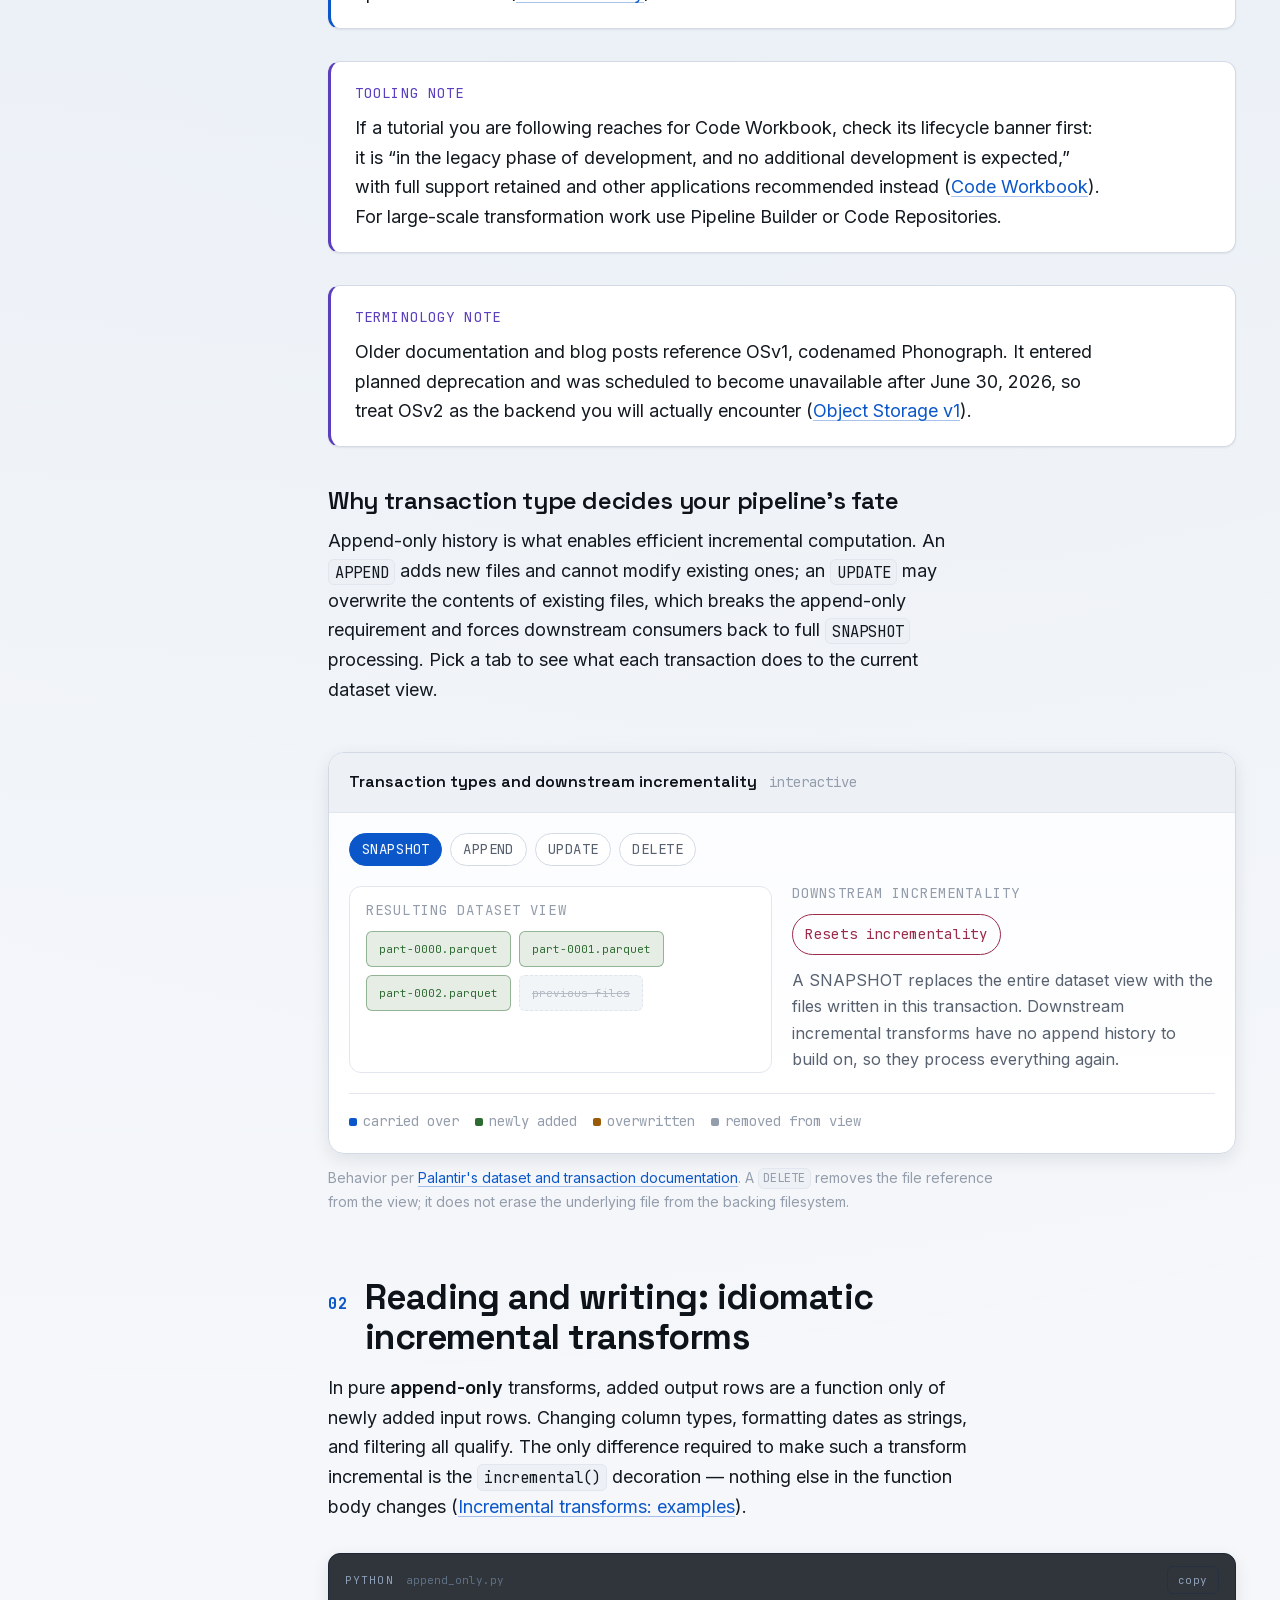
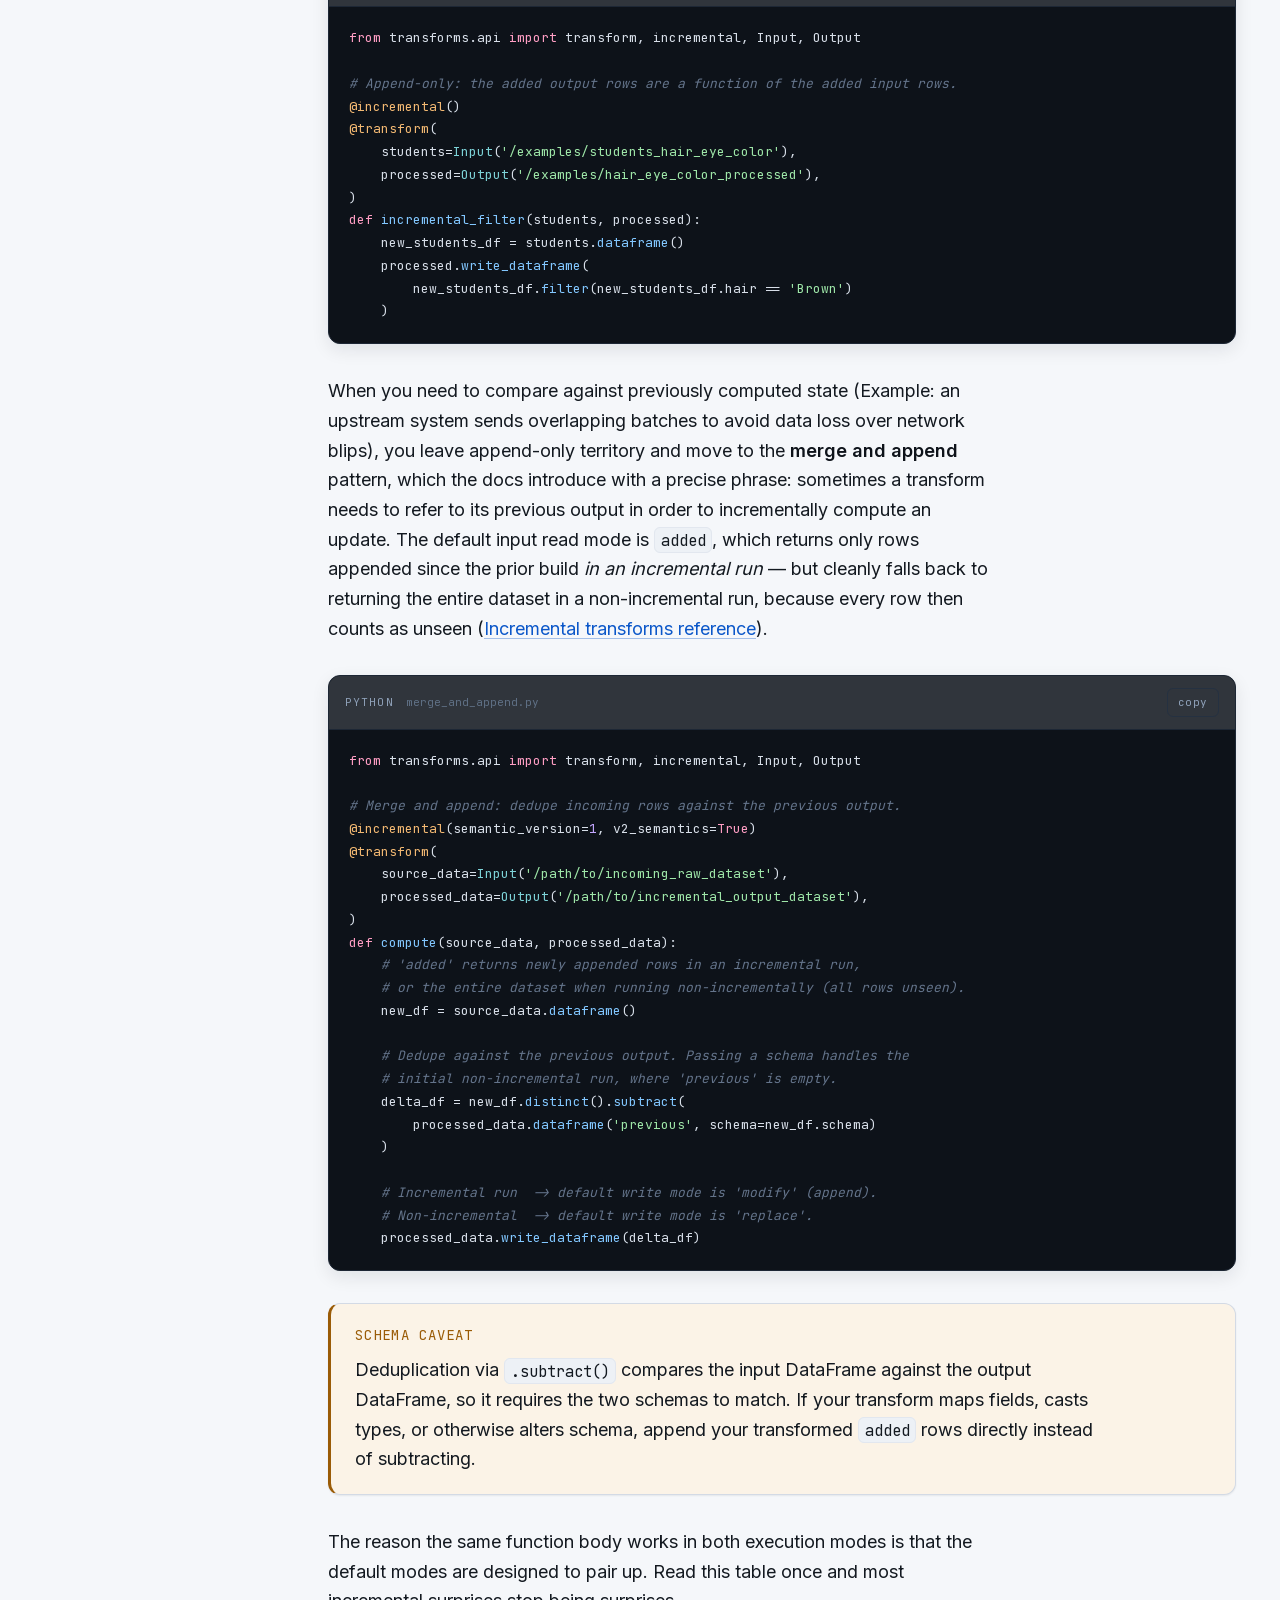
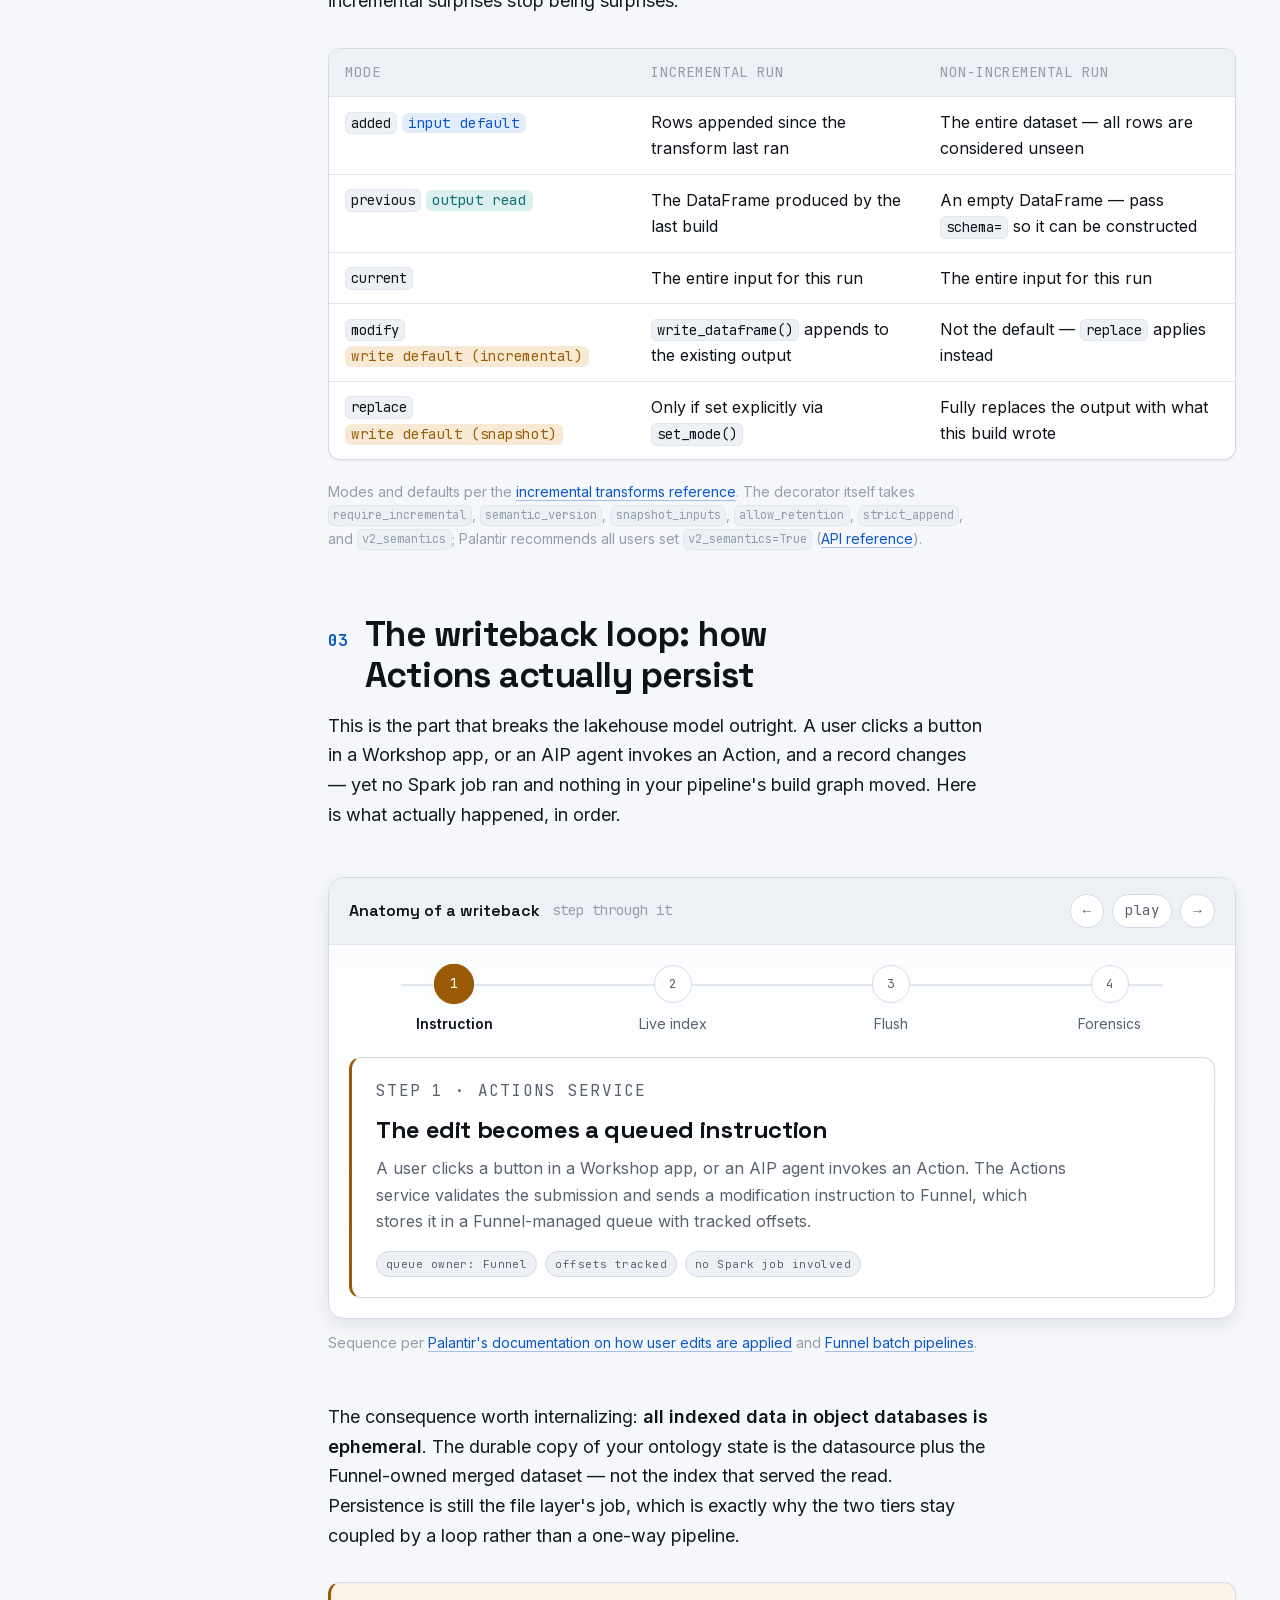
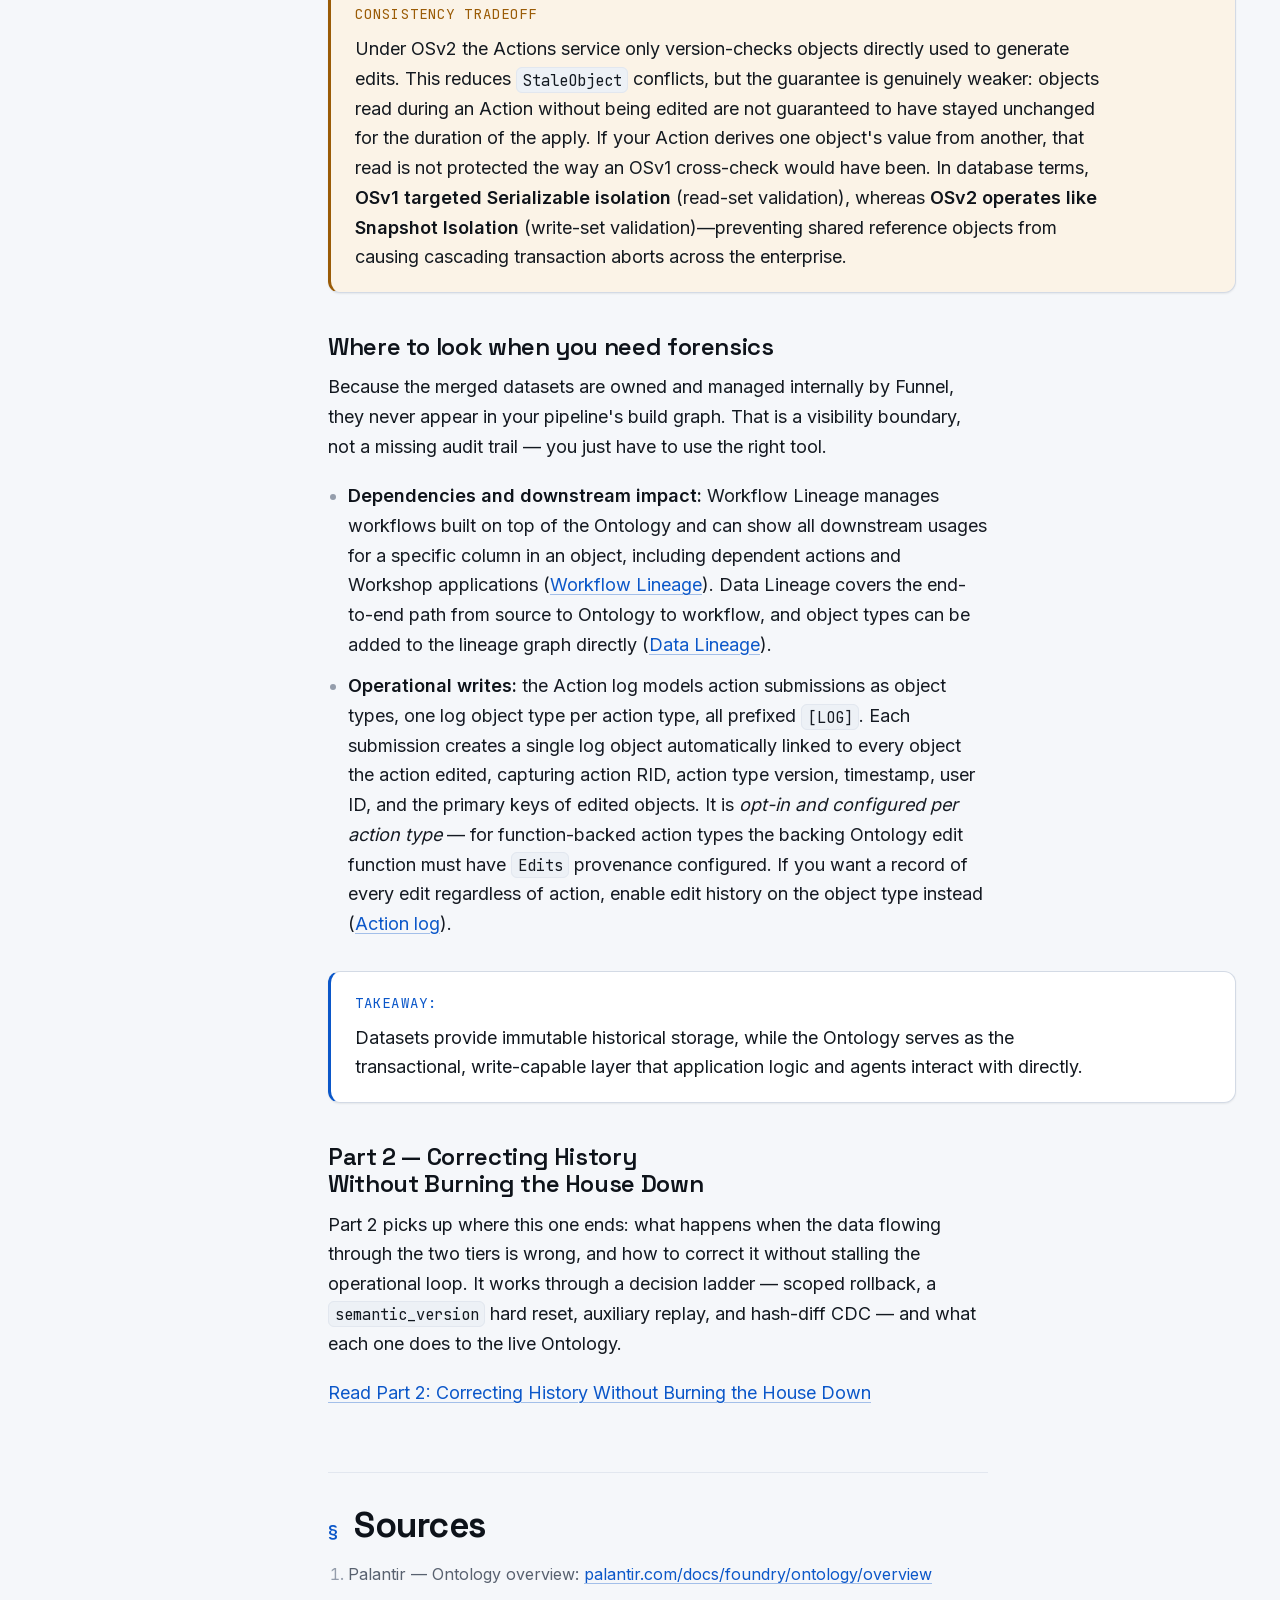
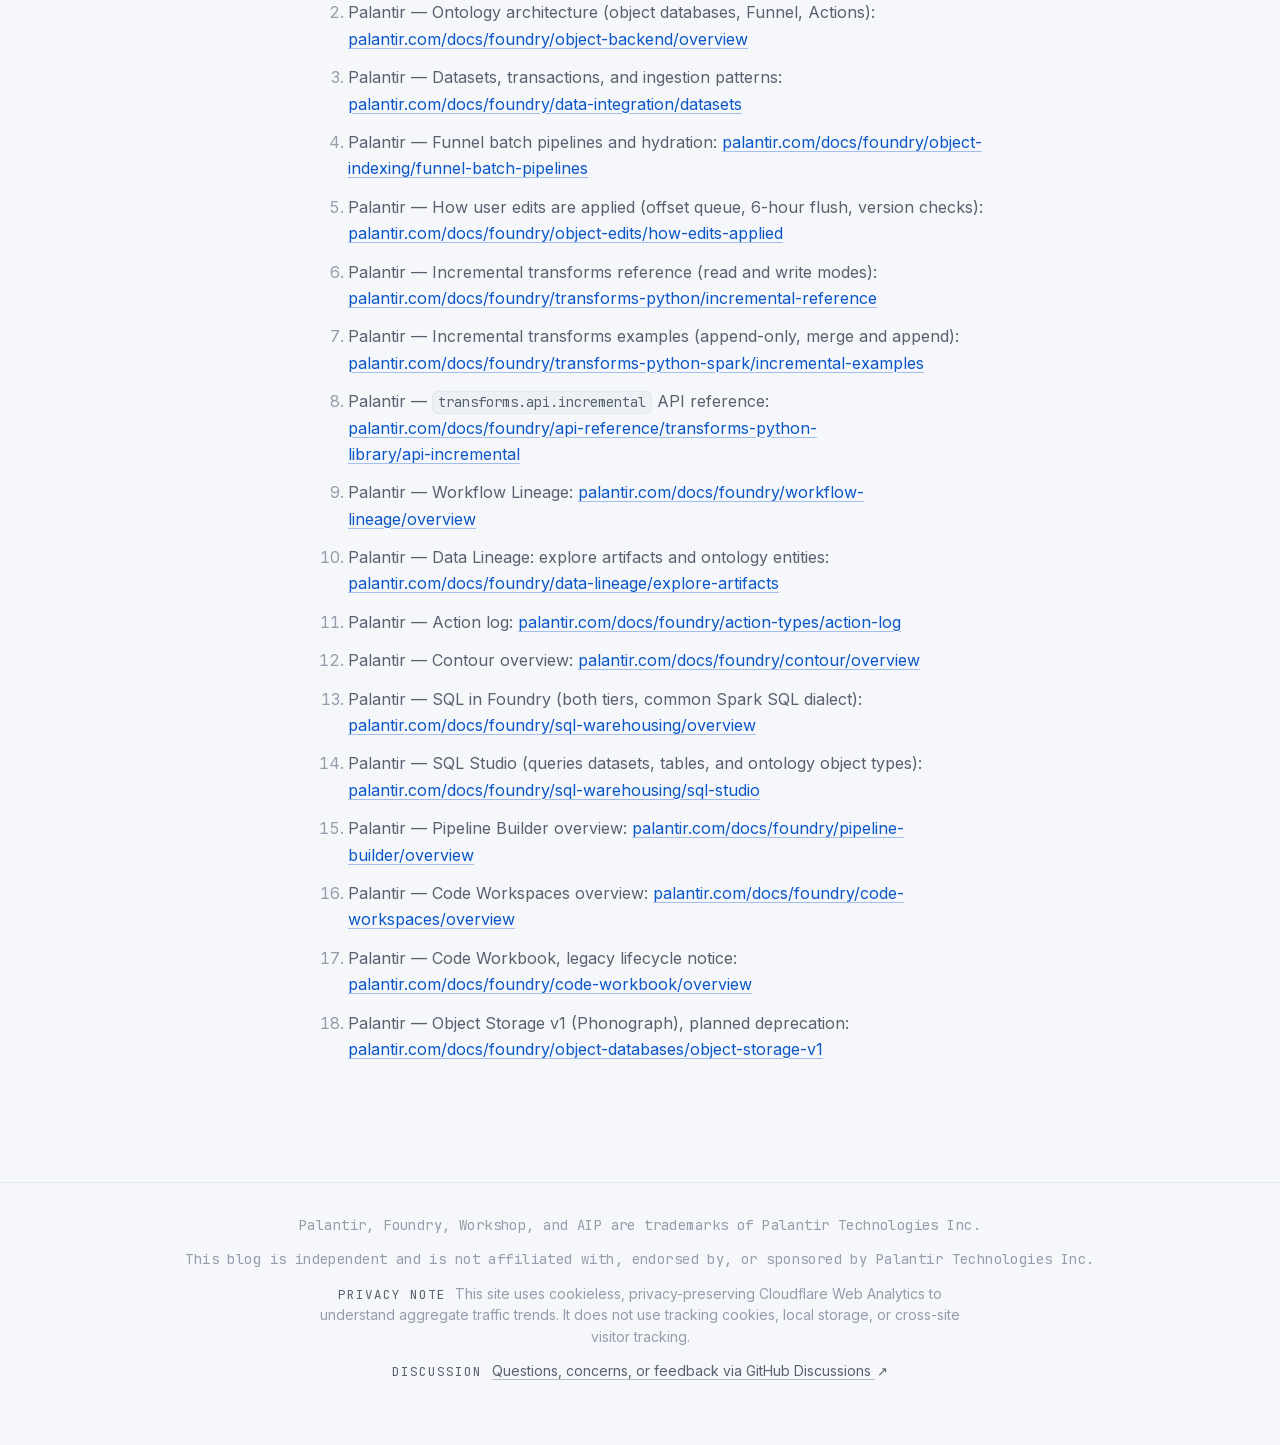
==== commit ea4a8aec: "Add files via upload" ====
--- a/index.html
+++ b/index.html
@@ -691,7 +691,16 @@
               </p>
             </div>
 
-            <h3 id="next">Part 2 soon…</h3>
+            <h3 id="next">Part 2 — Correcting History Without Burning the House Down</h3>
+            <p>
+              Part 2 picks up where this one ends: what happens when the data flowing through the two tiers is wrong,
+              and how to correct it without stalling the operational loop. It works through a decision ladder —
+              scoped rollback, a <code>semantic_version</code> hard reset, auxiliary replay, and hash-diff CDC — and
+              what each one does to the live Ontology.
+            </p>
+            <p>
+              <a href="part-2/">Read Part 2: Correcting History Without Burning the House Down</a>
+            </p>
 
             <section class="sources" id="sources">
               <h2><span class="num">&sect;</span> Sources</h2>
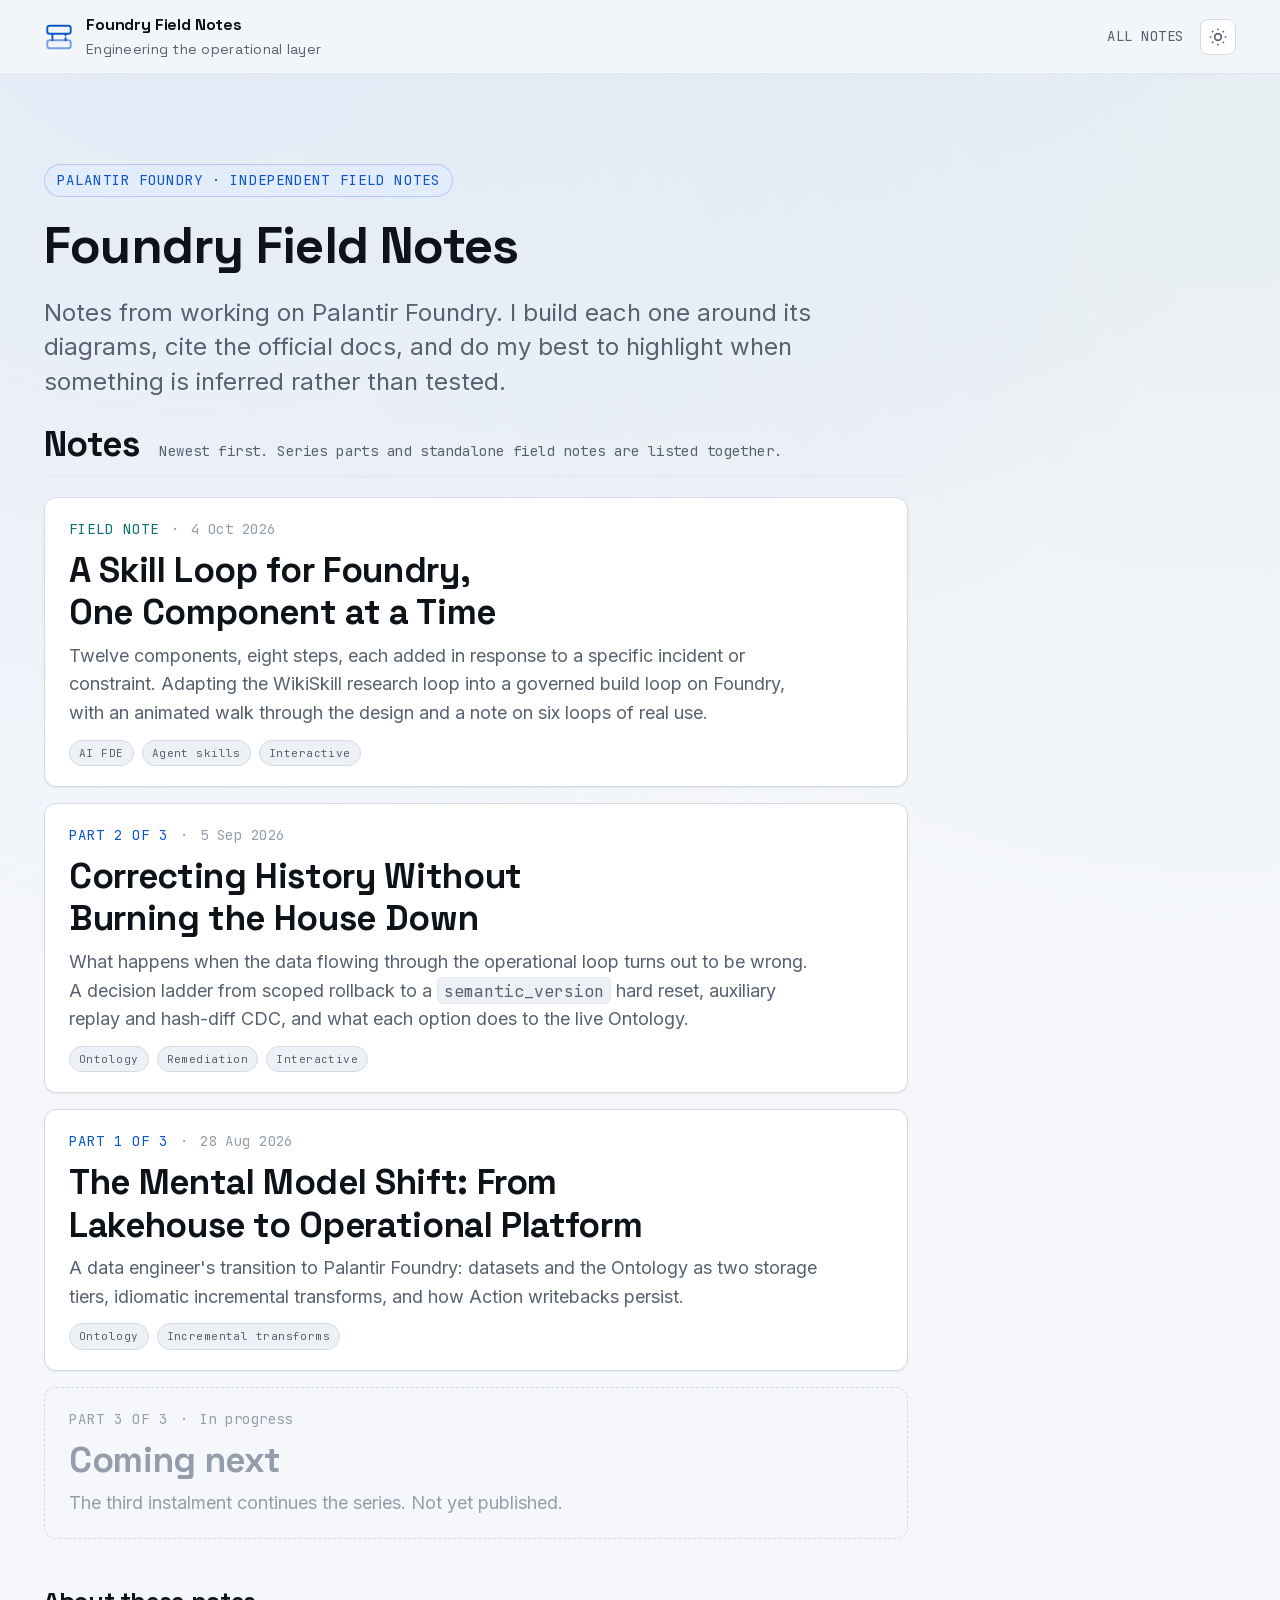
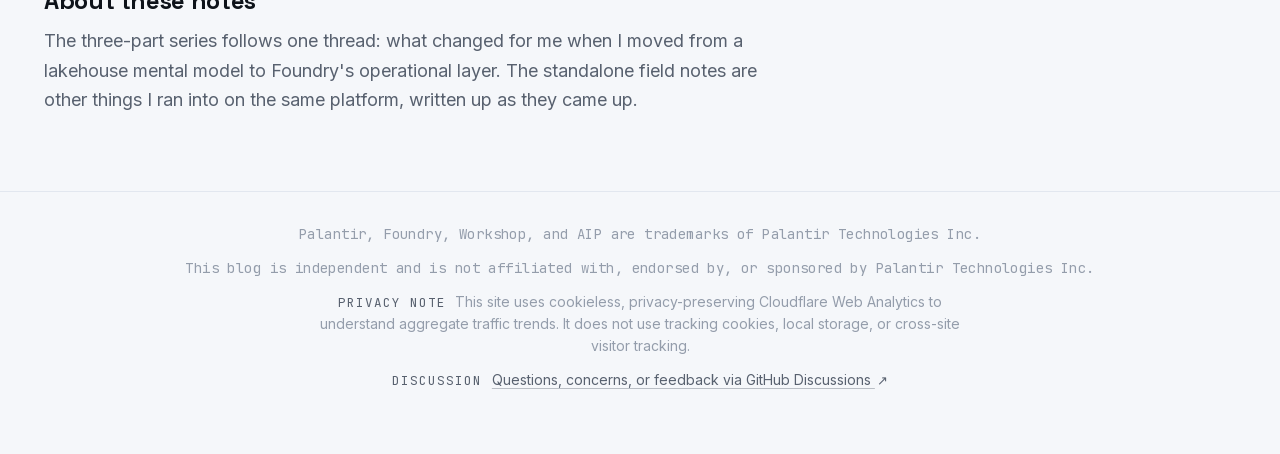
==== commit 99148f0d: "Add files via upload" ====
--- a/index.html
+++ b/index.html
@@ -3,46 +3,44 @@
   <head>
     <meta charset="utf-8" />
     <meta name="viewport" content="width=device-width, initial-scale=1" />
-    <title>The Mental Model Shift: From Lakehouse to Operational Platform — Palantir Foundry, Part 1</title>
+    <title>Foundry Field Notes — Engineering the operational layer</title>
     <meta
       name="description"
-      content="A data engineer's transition to Palantir Foundry: the Ontology is an operational write path, not a semantic view over a lakehouse."
+      content="Notes from working on Palantir Foundry. Built around diagrams, citing the official docs, with inferred kept apart from tested."
     />
     <link rel="canonical" href="https://enterprisescale.github.io/" />
-    <meta property="og:type" content="article" />
+    <meta property="og:type" content="website" />
     <meta property="og:site_name" content="Foundry Field Notes" />
     <meta property="og:url" content="https://enterprisescale.github.io/" />
-    <meta property="og:title" content="The Mental Model Shift: From Lakehouse to Operational Platform" />
+    <meta property="og:title" content="Foundry Field Notes" />
     <meta
       property="og:description"
-      content="Part 1 of a three-part guide to Palantir Foundry for data engineers: datasets vs. the Ontology, idiomatic incremental transforms, and how Action writebacks actually persist."
+      content="Notes from working on Palantir Foundry. Built around diagrams, citing the official docs, with inferred kept apart from tested."
     />
     <meta property="og:image" content="https://enterprisescale.github.io/og-image.jpg" />
-    <meta property="og:image:secure_url" content="https://enterprisescale.github.io/og-image.jpg" />
     <meta property="og:image:type" content="image/jpeg" />
     <meta property="og:image:width" content="1200" />
     <meta property="og:image:height" content="627" />
-    <meta
-      property="og:image:alt"
-      content="Diagram of Palantir Foundry's two storage tiers: the dataset layer, the Ontology, and the Actions writeback loop through Funnel."
-    />
+    <meta property="og:image:alt" content="Foundry Field Notes — Engineering the operational layer" />
     <meta name="twitter:card" content="summary_large_image" />
-    <meta name="twitter:title" content="The Mental Model Shift: From Lakehouse to Operational Platform" />
+    <meta name="twitter:title" content="Foundry Field Notes" />
     <meta
       name="twitter:description"
-      content="Part 1 of a three-part guide to Palantir Foundry for data engineers: datasets vs. the Ontology, idiomatic incremental transforms, and how Action writebacks actually persist."
+      content="Notes from working on Palantir Foundry. Built around diagrams, citing the official docs, with inferred kept apart from tested."
     />
     <meta name="twitter:image" content="https://enterprisescale.github.io/og-image.jpg" />
+    <meta name="twitter:image:alt" content="Foundry Field Notes — Engineering the operational layer" />
     <link rel="preload" href="fonts/Inter-Variable.woff2" as="font" type="font/woff2" crossorigin />
     <link rel="preload" href="fonts/SpaceGrotesk-Variable.woff2" as="font" type="font/woff2" crossorigin />
     <link rel="stylesheet" href="fonts.css" />
     <link rel="stylesheet" href="style.css" />
+    <link rel="stylesheet" href="home.css" />
     <link
       rel="icon"
       href="data:image/svg+xml,%3Csvg xmlns='http://www.w3.org/2000/svg' viewBox='0 0 32 32'%3E%3Crect x='4' y='4' width='24' height='9' rx='2.5' fill='none' stroke='%230b57c9' stroke-width='2.5'/%3E%3Crect x='4' y='19' width='24' height='9' rx='2.5' fill='none' stroke='%230d6f72' stroke-width='2.5'/%3E%3Cpath d='M22 13v6' stroke='%239a5b06' stroke-width='2.5'/%3E%3C/svg%3E"
     />
   </head>
-  <body>
+  <body id="top">
     <div class="progress" id="progress" aria-hidden="true"></div>
 
     <header class="header">
@@ -50,24 +48,9 @@
         <a class="brand" href="#top" aria-label="Foundry Field Notes — home">
           <svg width="30" height="30" viewBox="0 0 32 32" fill="none" aria-hidden="true">
             <rect x="3.5" y="4" width="25" height="8.5" rx="2.5" stroke="currentColor" stroke-width="2" />
-            <rect
-              x="3.5"
-              y="19.5"
-              width="25"
-              height="8.5"
-              rx="2.5"
-              stroke="currentColor"
-              stroke-width="2"
-              opacity="0.55"
-            />
+            <rect x="3.5" y="19.5" width="25" height="8.5" rx="2.5" stroke="currentColor" stroke-width="2" opacity="0.55" />
             <path d="M9 12.5v7" stroke="currentColor" stroke-width="2" stroke-linecap="round" />
-            <path
-              d="M23 19.5v-7"
-              stroke="currentColor"
-              stroke-width="2"
-              stroke-linecap="round"
-              stroke-dasharray="2.6 2.6"
-            />
+            <path d="M23 19.5v-7" stroke="currentColor" stroke-width="2" stroke-linecap="round" stroke-dasharray="2.6 2.6" />
           </svg>
           <span class="brand__name">
             Foundry Field Notes
@@ -75,790 +58,120 @@
           </span>
         </a>
         <span class="header__spacer"></span>
-        <span class="header__series">PART 1 / 3</span>
+        <span class="header__series">ALL NOTES</span>
         <button class="icon-btn" data-theme-toggle aria-label="Switch to dark mode">
           <svg width="20" height="20" viewBox="0 0 24 24" fill="none" stroke="currentColor" stroke-width="2">
-            <path d="M21 12.79A9 9 0 1 1 11.21 3 7 7 0 0 0 21 12.79z" />
+            <circle cx="12" cy="12" r="4" />
+            <path d="M12 2v2M12 20v2M2 12h2M20 12h2M4.9 4.9l1.4 1.4M17.7 17.7l1.4 1.4M19.1 4.9l-1.4 1.4M6.3 17.7l-1.4 1.4" />
           </svg>
         </button>
       </div>
     </header>
 
-    <main id="top">
-      <div class="wrap">
-        <section class="hero">
-          <span class="eyebrow">Part 1 · The mental model</span>
-          <h1>The Mental Model Shift: From Lakehouse to Operational Platform</h1>
-          <p class="hero__deck">
-            A data engineer's transition to Palantir Foundry: how the Ontology shifts the paradigm.
-          </p>
-        </section>
+    <main class="wrap">
+      <section class="hero hm-hero">
+        <p class="eyebrow">Palantir Foundry · Independent field notes</p>
+        <h1>Foundry Field Notes</h1>
+        <p class="hero__deck">
+          Notes from working on Palantir Foundry. I build each one around its diagrams, cite the official docs, and do
+          my best to highlight when something is inferred rather than tested.
+        </p>
+      </section>
 
-        <div class="layout">
-          <aside class="toc" aria-label="Table of contents">
-            <p class="toc__title">On this page</p>
-            <ol>
-              <li><a href="#loop">The operational loop</a></li>
-              <li><a href="#abstraction">1 · Datasets vs. the Ontology</a></li>
-              <li><a href="#transactions">Transactions &amp; incrementality</a></li>
-              <li><a href="#incremental">2 · Idiomatic incremental transforms</a></li>
-              <li><a href="#writeback">3 · The writeback loop</a></li>
-              <li><a href="#next">Part 2</a></li>
-              <li><a href="#sources">Sources</a></li>
-            </ol>
-          </aside>
+      <section class="hm-notes" aria-labelledby="hmNotesTitle">
+        <div class="hm-notes__head">
+          <h2 id="hmNotesTitle">Notes</h2>
+          <p class="hm-notes__hint">Newest first. Series parts and standalone field notes are listed together.</p>
+        </div>
 
-          <article class="prose">
-            <p class="lead">
-              If your background is in Snowflake, Databricks, dbt, or a modern cloud data stack, your first
-              instinct when approaching Palantir Foundry is to treat it as a bundled lakehouse. You see PySpark
-              transforms, incremental datasets, branch controls, and pipeline graphs, and you assume:
-              <em>&ldquo;this is just managed Spark with a nice UI.&rdquo;</em>
+        <ol class="hm-list">
+          <li class="hm-card reveal">
+            <p class="hm-card__meta">
+              <span class="hm-card__kicker hm-card__kicker--note">Field note</span>
+              <time class="hm-card__date" datetime="2026-10-04">4 Oct 2026</time>
             </p>
-            <p>
-              That assumption holds up right until it doesn't. In a standard data stack, data flows in one
-              direction: source, ingest, transform, dashboard. Pipelines are read-heavy analytical engines, and
-              the last mile is a human looking at a chart.
+            <h3 class="hm-card__title">
+              <a href="skill-loop-on-foundry/">A Skill Loop for Foundry, One Component at a Time</a>
+            </h3>
+            <p class="hm-card__deck">
+              Twelve components, eight steps, each added in response to a specific incident or constraint. Adapting the
+              WikiSkill research loop into a governed build loop on Foundry, with an animated walk through the design
+              and a note on six loops of real use.
             </p>
-            <p>
-              Foundry is built around a bi-directional operational loop spanning two distinct tiers. Data flows
-              down into an operational layer, applications and agents mutate state in that layer, and those
-              mutations flow back into files. Once you internalize the loop, most of the platform's
-              &ldquo;weird&rdquo; behavior becomes obvious.
+            <p class="hm-card__tags">
+              <span class="pill">AI FDE</span><span class="pill">Agent skills</span><span class="pill">Interactive</span>
             </p>
+          </li>
 
-            <figure id="loop" class="reveal">
-              <div class="panel">
-                <div class="panel__head">
-                  <span class="panel__title">The bi-directional operational loop</span>
-                  <span class="panel__hint">click any block for detail</span>
-                  <span class="panel__actions">
-                    <button class="chip-btn" id="flowToggle" aria-pressed="true">animate flow</button>
-                  </span>
-                </div>
-                <div class="arch">
-                  <div class="arch__canvas">
-                    <svg
-                      id="archSvg"
-                      class="is-flowing"
-                      viewBox="0 0 960 560"
-                      role="img"
-                      aria-label="Architecture diagram: the dataset layer indexes into the Ontology backed by Object Storage v2, which serves Workshop applications and AIP agents. Their writes go to the Actions service, then Funnel, which updates the live index and persists merged datasets back into the dataset layer."
-                    >
-                      <defs>
-                        <marker
-                          id="arrowRead"
-                          viewBox="0 0 10 10"
-                          refX="9"
-                          refY="5"
-                          markerWidth="5.5"
-                          markerHeight="5.5"
-                          orient="auto"
-                        >
-                          <path d="M0 0 L10 5 L0 10 z" fill="var(--color-primary)" opacity="0.75" />
-                        </marker>
-                        <marker
-                          id="arrowWrite"
-                          viewBox="0 0 10 10"
-                          refX="9"
-                          refY="5"
-                          markerWidth="5.5"
-                          markerHeight="5.5"
-                          orient="auto"
-                        >
-                          <path d="M0 0 L10 5 L0 10 z" fill="var(--color-amber)" opacity="0.8" />
-                        </marker>
-                      </defs>
+          <li class="hm-card reveal">
+            <p class="hm-card__meta">
+              <span class="hm-card__kicker">Part 2 of 3</span>
+              <time class="hm-card__date" datetime="2026-09-05">5 Sep 2026</time>
+            </p>
+            <h3 class="hm-card__title">
+              <a href="part-2/">Correcting History Without Burning the House Down</a>
+            </h3>
+            <p class="hm-card__deck">
+              What happens when the data flowing through the operational loop turns out to be wrong. A decision ladder
+              from scoped rollback to a <code>semantic_version</code> hard reset, auxiliary replay and hash-diff CDC,
+              and what each option does to the live Ontology.
+            </p>
+            <p class="hm-card__tags">
+              <span class="pill">Ontology</span><span class="pill">Remediation</span><span class="pill">Interactive</span>
+            </p>
+          </li>
 
-                      <!-- edges: read path -->
-                      <path class="edge edge--read" d="M265 168 L265 200" marker-end="url(#arrowRead)" />
-                      <text class="edge-label" x="278" y="190">batch / streaming indexing</text>
-                      <path class="edge edge--read" d="M265 402 L265 434" marker-end="url(#arrowRead)" />
-                      <text class="edge-label" x="278" y="424">low-latency reads</text>
+          <li class="hm-card reveal">
+            <p class="hm-card__meta">
+              <span class="hm-card__kicker">Part 1 of 3</span>
+              <time class="hm-card__date" datetime="2026-08-28">28 Aug 2026</time>
+            </p>
+            <h3 class="hm-card__title">
+              <a href="part-1/">The Mental Model Shift: From Lakehouse to Operational Platform</a>
+            </h3>
+            <p class="hm-card__deck">
+              A data engineer's transition to Palantir Foundry: datasets and the Ontology as two storage tiers,
+              idiomatic incremental transforms, and how Action writebacks persist.
+            </p>
+            <p class="hm-card__tags">
+              <span class="pill">Ontology</span><span class="pill">Incremental transforms</span>
+            </p>
+          </li>
 
-                      <!-- edges: write path -->
-                      <path class="edge edge--write" d="M470 484 L522 484" marker-end="url(#arrowWrite)" />
-                      <text class="edge-label" x="474" y="474">writes</text>
-                      <path class="edge edge--write" d="M715 440 L715 408" marker-end="url(#arrowWrite)" />
-                      <text class="edge-label" x="727" y="428">edit instruction</text>
-                      <path class="edge edge--write" d="M526 342 L478 342" marker-end="url(#arrowWrite)" />
-                      <text class="edge-label" x="476" y="332">hydrates</text>
-                      <path class="edge edge--write" d="M715 282 L715 174" marker-end="url(#arrowWrite)" />
-                      <text class="edge-label" x="727" y="232">flush · 6h max</text>
-                      <path class="edge edge--write" d="M526 100 L478 100" marker-end="url(#arrowWrite)" />
-                      <text class="edge-label" x="476" y="90">persists</text>
+          <li class="hm-card hm-card--soon" aria-label="Part 3 of 3, in progress">
+            <p class="hm-card__meta">
+              <span class="hm-card__kicker">Part 3 of 3</span>
+              <span class="hm-card__date">In progress</span>
+            </p>
+            <h3 class="hm-card__title">Coming next</h3>
+            <p class="hm-card__deck">The third instalment continues the series. Not yet published.</p>
+          </li>
+        </ol>
+      </section>
 
-                      <!-- A: dataset layer -->
-                      <g class="node node--data" data-key="dataset" tabindex="0" role="button">
-                        <rect class="node__box" x="60" y="32" width="410" height="136" rx="12" />
-                        <text class="node__kicker" x="78" y="54">TIER 1 · THE LAKEHOUSE</text>
-                        <text class="node__title" x="78" y="79">Dataset Layer</text>
-                        <text class="node__sub" x="78" y="100">Versioned files (typically Parquet) on S3 / HDFS</text>
-                        <rect class="chipbox" x="78" y="112" width="60" height="19" rx="4" />
-                        <text class="chiptext" x="108" y="125.5" text-anchor="middle">SNAPSHOT</text>
-                        <rect class="chipbox" x="144" y="112" width="50" height="19" rx="4" />
-                        <text class="chiptext" x="169" y="125.5" text-anchor="middle">APPEND</text>
-                        <rect class="chipbox" x="200" y="112" width="50" height="19" rx="4" />
-                        <text class="chiptext" x="225" y="125.5" text-anchor="middle">UPDATE</text>
-                        <rect class="chipbox" x="256" y="112" width="50" height="19" rx="4" />
-                        <text class="chiptext" x="281" y="125.5" text-anchor="middle">DELETE</text>
-                        <text class="node__kicker" x="78" y="152">CONTOUR · PIPELINE BUILDER · CODE REPOSITORIES</text>
-                      </g>
-
-                      <!-- SQL spans the tier boundary -->
-                      <g pointer-events="none">
-                        <rect class="chipbox" x="60" y="172" width="174" height="24" rx="6" />
-                        <text class="chiptext" x="147" y="187.5" text-anchor="middle">FOUNDRY SQL · BOTH TIERS</text>
-                      </g>
-
-                      <!-- B: ontology -->
-                      <rect class="node__box" x="60" y="200" width="410" height="202" rx="12" pointer-events="none" />
-                      <text class="node__kicker" x="78" y="222" pointer-events="none">TIER 2 · OPERATIONAL LAYER</text>
-                      <text class="node__title" x="78" y="246" pointer-events="none">The Ontology</text>
-                      <text class="node__kicker" x="196" y="246" pointer-events="none">BACKED BY OBJECT STORAGE V2</text>
-
-                      <g class="node node--onto" data-key="semantic" tabindex="0" role="button">
-                        <rect class="node__box" x="78" y="258" width="374" height="40" rx="8" />
-                        <text class="node__row" x="92" y="275" style="fill: var(--color-text); font-weight: 600">
-                          Semantic elements
-                        </text>
-                        <text class="node__kicker" x="92" y="290">OBJECT TYPES · PROPERTIES · LINK TYPES</text>
-                      </g>
-                      <g class="node node--onto" data-key="kinetic" tabindex="0" role="button">
-                        <rect class="node__box" x="78" y="304" width="374" height="40" rx="8" />
-                        <text class="node__row" x="92" y="321" style="fill: var(--color-text); font-weight: 600">
-                          Kinetic elements
-                        </text>
-                        <text class="node__kicker" x="92" y="336">ACTIONS · FUNCTIONS · DYNAMIC SECURITY</text>
-                      </g>
-                      <g class="node node--onto" data-key="storage" tabindex="0" role="button">
-                        <rect class="node__box" x="78" y="350" width="374" height="40" rx="8" />
-                        <text class="node__row" x="92" y="367" style="fill: var(--color-text); font-weight: 600">
-                          Storage &amp; query tier
-                        </text>
-                        <text class="node__kicker" x="92" y="382">EPHEMERAL SEARCH-NODE INDEXES + SPARK</text>
-                      </g>
-
-                      <!-- C: consumers -->
-                      <g class="node node--onto" data-key="consumers" tabindex="0" role="button">
-                        <rect class="node__box" x="60" y="434" width="410" height="94" rx="12" />
-                        <text class="node__kicker" x="78" y="456">OPERATIONAL SURFACES</text>
-                        <text class="node__title" x="78" y="481">Workshop apps &amp; AIP agents</text>
-                        <text class="node__sub" x="78" y="503">They read through the Ontology, not the file layer</text>
-                      </g>
-
-                      <!-- D: actions -->
-                      <g class="node node--write" data-key="actions" tabindex="0" role="button">
-                        <rect class="node__box" x="530" y="434" width="370" height="94" rx="12" />
-                        <text class="node__kicker" x="548" y="456">WRITEBACK · STEP 1</text>
-                        <text class="node__title" x="548" y="481">Actions Service</text>
-                        <text class="node__sub" x="548" y="503">Generates the modification instruction</text>
-                      </g>
-
-                      <!-- E: funnel -->
-                      <g class="node node--write" data-key="funnel" tabindex="0" role="button">
-                        <rect class="node__box" x="530" y="282" width="370" height="120" rx="12" />
-                        <text class="node__kicker" x="548" y="304">WRITEBACK · STEPS 2 &amp; 3</text>
-                        <text class="node__title" x="548" y="329">Funnel</text>
-                        <text class="node__sub" x="548" y="352">Managed offset queue &rarr; live OSv2 index</text>
-                        <text class="node__sub" x="548" y="374">Then flushes edits to durable datasets</text>
-                      </g>
-
-                      <!-- F: merged datasets -->
-                      <g class="node node--write" data-key="merged" tabindex="0" role="button">
-                        <rect class="node__box" x="530" y="32" width="370" height="136" rx="12" />
-                        <text class="node__kicker" x="548" y="54">WRITEBACK · DURABLE COPY</text>
-                        <text class="node__title" x="548" y="79">Funnel-owned merged datasets</text>
-                        <text class="node__sub" x="548" y="100">Datasource rows + user edits, merged by key</text>
-                        <text class="node__sub" x="548" y="122">Rebuilt per transaction, or every 6 hours</text>
-                        <text class="node__kicker" x="548" y="152">NOT USER-ACCESSIBLE · NOT IN YOUR LINEAGE</text>
-                      </g>
-                    </svg>
-                  </div>
-                  <div class="arch__aside" id="archAside" aria-live="polite">
-                    <!-- filled by JS -->
-                  </div>
-                </div>
-              </div>
-              <figcaption>
-                The read path (blue) runs down from files into the Ontology and out to applications. The write
-                path (amber) runs back up: Actions to Funnel, Funnel to the live index, and finally to durable
-                Foundry datasets. Foundry SQL sits on the boundary because it reads from either side of it.
-              </figcaption>
-            </figure>
-
-            <h2 id="abstraction"><span class="num">01</span> The core abstraction: datasets vs. the Ontology</h2>
-            <p>To build effectively in Foundry, you must separate platform storage into two tiers.</p>
-            <ul>
-              <li>
-                <strong><span class="tier-tag tier-tag--data">Tier 1</span> The dataset layer.</strong> A dataset
-                is a wrapper around a collection of files in a backing filesystem — a self-hosted HDFS cluster or
-                cloud storage such as Amazon S3 — with Foundry maintaining the mapping from logical to physical
-                path. Structured datasets hold tabular files, typically Parquet, plus column metadata. Versioning
-                is by transaction:
-                <code>SNAPSHOT</code>, <code>APPEND</code>, <code>UPDATE</code>, and <code>DELETE</code>, each an
-                atomic change analogous to a Git commit
-                (<a href="https://palantir.com/docs/foundry/data-integration/datasets/" target="_blank" rel="noopener"
-                  >Palantir: Datasets</a
-                >).
-              </li>
-              <li>
-                <strong><span class="tier-tag tier-tag--onto">Tier 2</span> The Ontology.</strong> The operational
-                layer of the enterprise. It contains <strong>semantic elements</strong> (objects, properties,
-                links) and <strong>kinetic elements</strong> (actions, functions, dynamic security), and it is
-                backed by multiple services in a microservices architecture — not a single database
-                (<a href="https://palantir.com/docs/foundry/ontology/overview/" target="_blank" rel="noopener"
-                  >Ontology overview</a
-                >,
-                <a href="https://palantir.com/docs/foundry/object-backend/overview/" target="_blank" rel="noopener"
-                  >Ontology architecture</a
-                >).
-              </li>
-              <li>
-                <strong>Object Storage v2 (OSv2).</strong> The object database that indexes and serves ontology
-                data — <em>a component of the Ontology, not a synonym for it</em>. Funnel converts merged rows into
-                index files stored in a separate index dataset; OSv2 then downloads those index files onto the
-                disks of its search nodes, a step called <strong>hydration</strong>
-                (<a
-                  href="https://palantir.com/docs/foundry/object-indexing/funnel-batch-pipelines"
-                  target="_blank"
-                  rel="noopener"
-                  >Funnel batch pipelines</a
-                >). It serves low-latency reads, search-arounds, and aggregations through a Spark-based query
-                execution layer.
-              </li>
-            </ul>
-
-            <div class="callout callout--rule">
-              <span class="callout__label">Key rule for engineers</span>
-              <p>
-                User-facing operational applications (Workshop) and AIP agents read through the Ontology, not the
-                raw dataset layer. The file-facing tools sit on the other side: Contour performs point-and-click
-                analysis on tables at scale
-                (<a href="https://www.palantir.com/docs/foundry/contour/overview" target="_blank" rel="noopener"
-                  >Contour</a
-                >), Pipeline Builder is Foundry's primary data-integration application and, with Code
-                Repositories, the main dataset-producing surface
-                (<a href="https://palantir.com/docs/foundry/pipeline-builder/overview/" target="_blank" rel="noopener"
-                  >Pipeline Builder</a
-                >), and Code Workspaces brings JupyterLab, RStudio Workbench, and VS Code onto the same datasets,
-                Iceberg tables, and virtual tables
-                (<a href="https://palantir.com/docs/foundry/code-workspaces/overview/" target="_blank" rel="noopener"
-                  >Code Workspaces</a
-                >). Foundry SQL is the one surface that deliberately spans both tiers — SQL Studio queries
-                datasets, tables, <em>and</em> ontology object types through a common Spark SQL dialect
-                (<a href="https://palantir.com/docs/foundry/sql-warehousing/overview/" target="_blank" rel="noopener"
-                  >SQL in Foundry</a
-                >).
-              </p>
-            </div>
-
-            <div class="callout callout--note">
-              <span class="callout__label">Tooling note</span>
-              <p>
-                If a tutorial you are following reaches for Code Workbook, check its lifecycle banner first: it is
-                &ldquo;in the legacy phase of development, and no additional development is expected,&rdquo; with
-                full support retained and other applications recommended instead
-                (<a href="https://palantir.com/docs/foundry/code-workbook/overview/" target="_blank" rel="noopener"
-                  >Code Workbook</a
-                >). For large-scale transformation work use Pipeline Builder or Code Repositories.
-              </p>
-            </div>
-
-            <div class="callout callout--note">
-              <span class="callout__label">Terminology note</span>
-              <p>
-                Older documentation and blog posts reference OSv1, codenamed Phonograph. It entered planned
-                deprecation and was scheduled to become unavailable after June 30, 2026, so treat OSv2 as the
-                backend you will actually encounter
-                (<a
-                  href="https://palantir.com/docs/foundry/object-databases/object-storage-v1/"
-                  target="_blank"
-                  rel="noopener"
-                  >Object Storage v1</a
-                >).
-              </p>
-            </div>
-
-            <h3 id="transactions">Why transaction type decides your pipeline's fate</h3>
-            <p>
-              Append-only history is what enables efficient incremental computation. An <code>APPEND</code> adds
-              new files and cannot modify existing ones; an <code>UPDATE</code> may overwrite the contents of
-              existing files, which breaks the append-only requirement and forces downstream consumers back to
-              full <code>SNAPSHOT</code> processing. Pick a tab to see what each transaction does to the current
-              dataset view.
-            </p>
-
-            <figure class="reveal">
-              <div class="panel">
-                <div class="panel__head">
-                  <span class="panel__title">Transaction types and downstream incrementality</span>
-                  <span class="panel__hint">interactive</span>
-                </div>
-                <div class="tx">
-                  <div class="tx__tabs" id="txTabs" role="tablist" aria-label="Transaction types">
-                    <button class="chip-btn is-active" role="tab" aria-selected="true" data-tx="snapshot">
-                      SNAPSHOT
-                    </button>
-                    <button class="chip-btn" role="tab" aria-selected="false" data-tx="append">APPEND</button>
-                    <button class="chip-btn" role="tab" aria-selected="false" data-tx="update">UPDATE</button>
-                    <button class="chip-btn" role="tab" aria-selected="false" data-tx="delete">DELETE</button>
-                  </div>
-                  <div class="tx__grid">
-                    <div class="tx__stage">
-                      <h4>Resulting dataset view</h4>
-                      <div class="files" id="txFiles"></div>
-                    </div>
-                    <div class="tx__verdict">
-                      <h4 style="font-family: var(--font-mono); font-size: var(--text-xs); letter-spacing: 0.08em; text-transform: uppercase; color: var(--color-text-faint); font-weight: 400">
-                        Downstream incrementality
-                      </h4>
-                      <span class="verdict-badge" id="txBadge" data-ok="true"></span>
-                      <p id="txNote"></p>
-                    </div>
-                  </div>
-                  <div class="tx__legend">
-                    <span class="lg-kept">carried over</span>
-                    <span class="lg-new">newly added</span>
-                    <span class="lg-rewritten">overwritten</span>
-                    <span class="lg-dropped">removed from view</span>
-                  </div>
-                </div>
-              </div>
-              <figcaption>
-                Behavior per
-                <a href="https://palantir.com/docs/foundry/data-integration/datasets/" target="_blank" rel="noopener"
-                  >Palantir's dataset and transaction documentation</a
-                >. A <code>DELETE</code> removes the file reference from the view; it does not erase the
-                underlying file from the backing filesystem.
-              </figcaption>
-            </figure>
-
-            <h2 id="incremental"><span class="num">02</span> Reading and writing: idiomatic incremental transforms</h2>
-            <p>
-              In pure <strong>append-only</strong> transforms, added output rows are a function only of newly
-              added input rows. Changing column types, formatting dates as strings, and filtering all qualify.
-              The only difference required to make such a transform incremental is the
-              <code>incremental()</code> decoration — nothing else in the function body changes
-              (<a
-                href="https://palantir.com/docs/foundry/transforms-python-spark/incremental-examples/"
-                target="_blank"
-                rel="noopener"
-                >Incremental transforms: examples</a
-              >).
-            </p>
-
-            <div class="codeblock">
-              <div class="codeblock__head">
-                <span class="codeblock__lang">Python</span>
-                <span class="codeblock__file">append_only.py</span>
-                <button class="copy-btn" data-copy="code-append">copy</button>
-              </div>
-              <pre><code id="code-append"><span class="t-kw">from</span> transforms.api <span class="t-kw">import</span> transform, incremental, Input, Output
-
-<span class="t-com"># Append-only: the added output rows are a function of the added input rows.</span>
-<span class="t-dec">@incremental</span>()
-<span class="t-dec">@transform</span>(
-    students=<span class="t-cls">Input</span>(<span class="t-str">'/examples/students_hair_eye_color'</span>),
-    processed=<span class="t-cls">Output</span>(<span class="t-str">'/examples/hair_eye_color_processed'</span>),
-)
-<span class="t-kw">def</span> <span class="t-fn">incremental_filter</span>(students, processed):
-    new_students_df = students.<span class="t-fn">dataframe</span>()
-    processed.<span class="t-fn">write_dataframe</span>(
-        new_students_df.<span class="t-fn">filter</span>(new_students_df.hair == <span class="t-str">'Brown'</span>)
-    )</code></pre>
-            </div>
-
-            <p>
-              When you need to compare against previously computed state (Example: an upstream system sends 
-              overlapping batches to avoid data loss over network blips), you leave append-only territory and move
-              to the <strong>merge and append</strong> pattern, which the docs introduce with a precise phrase:
-              sometimes a transform needs to refer to its previous output in order to incrementally compute an
-              update. The default input read mode is <code>added</code>, which returns only rows appended since
-              the prior build <em>in an incremental run</em> — but cleanly falls back to returning the entire
-              dataset in a non-incremental run, because every row then counts as unseen
-              (<a
-                href="https://palantir.com/docs/foundry/transforms-python/incremental-reference/"
-                target="_blank"
-                rel="noopener"
-                >Incremental transforms reference</a
-              >).
-            </p>
-
-            <div class="codeblock">
-              <div class="codeblock__head">
-                <span class="codeblock__lang">Python</span>
-                <span class="codeblock__file">merge_and_append.py</span>
-                <button class="copy-btn" data-copy="code-merge">copy</button>
-              </div>
-              <pre><code id="code-merge"><span class="t-kw">from</span> transforms.api <span class="t-kw">import</span> transform, incremental, Input, Output
-
-<span class="t-com"># Merge and append: dedupe incoming rows against the previous output.</span>
-<span class="t-dec">@incremental</span>(semantic_version=<span class="t-num">1</span>, v2_semantics=<span class="t-kw">True</span>)
-<span class="t-dec">@transform</span>(
-    source_data=<span class="t-cls">Input</span>(<span class="t-str">'/path/to/incoming_raw_dataset'</span>),
-    processed_data=<span class="t-cls">Output</span>(<span class="t-str">'/path/to/incremental_output_dataset'</span>),
-)
-<span class="t-kw">def</span> <span class="t-fn">compute</span>(source_data, processed_data):
-    <span class="t-com"># 'added' returns newly appended rows in an incremental run,</span>
-    <span class="t-com"># or the entire dataset when running non-incrementally (all rows unseen).</span>
-    new_df = source_data.<span class="t-fn">dataframe</span>()
-
-    <span class="t-com"># Dedupe against the previous output. Passing a schema handles the</span>
-    <span class="t-com"># initial non-incremental run, where 'previous' is empty.</span>
-    delta_df = new_df.<span class="t-fn">distinct</span>().<span class="t-fn">subtract</span>(
-        processed_data.<span class="t-fn">dataframe</span>(<span class="t-str">'previous'</span>, schema=new_df.schema)
-    )
-
-    <span class="t-com"># Incremental run  -&gt; default write mode is 'modify' (append).</span>
-    <span class="t-com"># Non-incremental  -&gt; default write mode is 'replace'.</span>
-    processed_data.<span class="t-fn">write_dataframe</span>(delta_df)</code></pre>
-            </div>
-
-            <div class="callout callout--warn">
-              <span class="callout__label">Schema caveat</span>
-              <p>
-                Deduplication via <code>.subtract()</code> compares the input DataFrame against the output
-                DataFrame, so it requires the two schemas to match. If your transform maps fields, casts types, or
-                otherwise alters schema, append your transformed <code>added</code> rows directly instead of
-                subtracting.
-              </p>
-            </div>
-
-            <p>
-              The reason the same function body works in both execution modes is that the default modes are
-              designed to pair up. Read this table once and most incremental surprises stop being surprises.
-            </p>
-
-            <div class="table-wrap">
-              <table>
-                <thead>
-                  <tr>
-                    <th scope="col">Mode</th>
-                    <th scope="col">Incremental run</th>
-                    <th scope="col">Non-incremental run</th>
-                  </tr>
-                </thead>
-                <tbody>
-                  <tr>
-                    <td><code>added</code> <span class="tier-tag tier-tag--data">input default</span></td>
-                    <td>Rows appended since the transform last ran</td>
-                    <td>The entire dataset — all rows are considered unseen</td>
-                  </tr>
-                  <tr>
-                    <td><code>previous</code> <span class="tier-tag tier-tag--onto">output read</span></td>
-                    <td>The DataFrame produced by the last build</td>
-                    <td>An empty DataFrame — pass <code>schema=</code> so it can be constructed</td>
-                  </tr>
-                  <tr>
-                    <td><code>current</code></td>
-                    <td>The entire input for this run</td>
-                    <td>The entire input for this run</td>
-                  </tr>
-                  <tr>
-                    <td><code>modify</code> <span class="tier-tag tier-tag--write">write default (incremental)</span></td>
-                    <td><code>write_dataframe()</code> appends to the existing output</td>
-                    <td>Not the default — <code>replace</code> applies instead</td>
-                  </tr>
-                  <tr>
-                    <td><code>replace</code> <span class="tier-tag tier-tag--write">write default (snapshot)</span></td>
-                    <td>Only if set explicitly via <code>set_mode()</code></td>
-                    <td>Fully replaces the output with what this build wrote</td>
-                  </tr>
-                </tbody>
-              </table>
-            </div>
-            <p style="font-size: var(--text-xs); color: var(--color-text-faint); margin-top: calc(-1 * var(--space-3))">
-              Modes and defaults per the
-              <a
-                href="https://palantir.com/docs/foundry/transforms-python/incremental-reference/"
-                target="_blank"
-                rel="noopener"
-                >incremental transforms reference</a
-              >. The decorator itself takes <code>require_incremental</code>, <code>semantic_version</code>,
-              <code>snapshot_inputs</code>, <code>allow_retention</code>, <code>strict_append</code>, and
-              <code>v2_semantics</code>; Palantir recommends all users set <code>v2_semantics=True</code>
-              (<a
-                href="https://palantir.com/docs/foundry/api-reference/transforms-python-library/api-incremental/"
-                target="_blank"
-                rel="noopener"
-                >API reference</a
-              >).
-            </p>
-
-            <h2 id="writeback"><span class="num">03</span> The writeback loop: how Actions actually persist</h2>
-            <p>
-              This is the part that breaks the lakehouse model outright. A user clicks a button in a Workshop app,
-              or an AIP agent invokes an Action, and a record changes — yet no Spark job ran and nothing in your
-              pipeline's build graph moved. Here is what actually happened, in order.
-            </p>
-
-            <figure class="reveal">
-              <div class="panel">
-                <div class="panel__head">
-                  <span class="panel__title">Anatomy of a writeback</span>
-                  <span class="panel__hint">step through it</span>
-                  <span class="panel__actions">
-                    <button class="chip-btn" id="stepPrev" aria-label="Previous step">&larr;</button>
-                    <button class="chip-btn" id="stepPlay">play</button>
-                    <button class="chip-btn" id="stepNext" aria-label="Next step">&rarr;</button>
-                  </span>
-                </div>
-                <div class="steps">
-                  <div class="rail" id="rail"></div>
-                  <div class="stage-card" id="stageCard" aria-live="polite"></div>
-                </div>
-              </div>
-              <figcaption>
-                Sequence per
-                <a
-                  href="https://palantir.com/docs/foundry/object-edits/how-edits-applied"
-                  target="_blank"
-                  rel="noopener"
-                  >Palantir's documentation on how user edits are applied</a
-                >
-                and
-                <a
-                  href="https://palantir.com/docs/foundry/object-indexing/funnel-batch-pipelines"
-                  target="_blank"
-                  rel="noopener"
-                  >Funnel batch pipelines</a
-                >.
-              </figcaption>
-            </figure>
-
-            <p>
-              The consequence worth internalizing: <strong>all indexed data in object databases is ephemeral</strong>.
-              The durable copy of your ontology state is the datasource plus the Funnel-owned merged dataset — not
-              the index that served the read. Persistence is still the file layer's job, which is exactly why the
-              two tiers stay coupled by a loop rather than a one-way pipeline.
-            </p>
-
-            <div class="callout callout--warn">
-              <span class="callout__label">Consistency tradeoff</span>
-              <p>
-                Under OSv2 the Actions service only version-checks objects directly used to generate edits. This
-                reduces <code>StaleObject</code> conflicts, but the guarantee is genuinely weaker: objects read
-                during an Action without being edited are not guaranteed to have stayed unchanged for the duration
-                of the apply. If your Action derives one object's value from another, that read is not protected
-                the way an OSv1 cross-check would have been. In database terms, <strong>OSv1 targeted Serializable 
-                isolation</strong> (read-set validation), whereas <strong>OSv2 operates like Snapshot Isolation</strong> 
-                (write-set validation)—preventing shared reference objects from causing cascading transaction 
-                aborts across the enterprise.
-              </p>
-            </div>
-
-            <h3>Where to look when you need forensics</h3>
-            <p>
-              Because the merged datasets are owned and managed internally by Funnel, they never appear in your
-              pipeline's build graph. That is a visibility boundary, not a missing audit trail — you just have to
-              use the right tool.
-            </p>
-            <ul>
-              <li>
-                <strong>Dependencies and downstream impact:</strong> Workflow Lineage manages workflows built on
-                top of the Ontology and can show all downstream usages for a specific column in an object,
-                including dependent actions and Workshop applications
-                (<a href="https://palantir.com/docs/foundry/workflow-lineage/overview/" target="_blank" rel="noopener"
-                  >Workflow Lineage</a
-                >). Data Lineage covers the end-to-end path from source to Ontology to workflow, and object types
-                can be added to the lineage graph directly
-                (<a
-                  href="https://palantir.com/docs/foundry/data-lineage/explore-artifacts/"
-                  target="_blank"
-                  rel="noopener"
-                  >Data Lineage</a
-                >).
-              </li>
-              <li>
-                <strong>Operational writes:</strong> the Action log models action submissions as object types, one
-                log object type per action type, all prefixed <code>[LOG]</code>. Each submission creates a single
-                log object automatically linked to every object the action edited, capturing action RID, action
-                type version, timestamp, user ID, and the primary keys of edited objects. It is
-                <em>opt-in and configured per action type</em> — for function-backed action types the backing
-                Ontology edit function must have <code>Edits</code> provenance configured. If you want a record of
-                every edit regardless of action, enable edit history on the object type instead
-                (<a href="https://www.palantir.com/docs/foundry/action-types/action-log" target="_blank" rel="noopener"
-                  >Action log</a
-                >).
-              </li>
-            </ul>
-
-            <div class="callout callout--rule">
-              <span class="callout__label">Takeaway:</span>
-              <p>
-                Datasets provide immutable historical storage, while the Ontology serves as the transactional, write-capable layer that application logic and agents interact with directly.
-              </p>
-            </div>
-
-            <h3 id="next">Part 2 — Correcting History Without Burning the House Down</h3>
-            <p>
-              Part 2 picks up where this one ends: what happens when the data flowing through the two tiers is wrong,
-              and how to correct it without stalling the operational loop. It works through a decision ladder —
-              scoped rollback, a <code>semantic_version</code> hard reset, auxiliary replay, and hash-diff CDC — and
-              what each one does to the live Ontology.
-            </p>
-            <p>
-              <a href="part-2/">Read Part 2: Correcting History Without Burning the House Down</a>
-            </p>
-
-            <section class="sources" id="sources">
-              <h2><span class="num">&sect;</span> Sources</h2>
-              <ol>
-                <li>
-                  Palantir — Ontology overview:
-                  <a href="https://palantir.com/docs/foundry/ontology/overview/" target="_blank" rel="noopener"
-                    >palantir.com/docs/foundry/ontology/overview</a
-                  >
-                </li>
-                <li>
-                  Palantir — Ontology architecture (object databases, Funnel, Actions):
-                  <a href="https://palantir.com/docs/foundry/object-backend/overview/" target="_blank" rel="noopener"
-                    >palantir.com/docs/foundry/object-backend/overview</a
-                  >
-                </li>
-                <li>
-                  Palantir — Datasets, transactions, and ingestion patterns:
-                  <a href="https://palantir.com/docs/foundry/data-integration/datasets/" target="_blank" rel="noopener"
-                    >palantir.com/docs/foundry/data-integration/datasets</a
-                  >
-                </li>
-                <li>
-                  Palantir — Funnel batch pipelines and hydration:
-                  <a
-                    href="https://palantir.com/docs/foundry/object-indexing/funnel-batch-pipelines"
-                    target="_blank"
-                    rel="noopener"
-                    >palantir.com/docs/foundry/object-indexing/funnel-batch-pipelines</a
-                  >
-                </li>
-                <li>
-                  Palantir — How user edits are applied (offset queue, 6-hour flush, version checks):
-                  <a
-                    href="https://palantir.com/docs/foundry/object-edits/how-edits-applied"
-                    target="_blank"
-                    rel="noopener"
-                    >palantir.com/docs/foundry/object-edits/how-edits-applied</a
-                  >
-                </li>
-                <li>
-                  Palantir — Incremental transforms reference (read and write modes):
-                  <a
-                    href="https://palantir.com/docs/foundry/transforms-python/incremental-reference/"
-                    target="_blank"
-                    rel="noopener"
-                    >palantir.com/docs/foundry/transforms-python/incremental-reference</a
-                  >
-                </li>
-                <li>
-                  Palantir — Incremental transforms examples (append-only, merge and append):
-                  <a
-                    href="https://palantir.com/docs/foundry/transforms-python-spark/incremental-examples/"
-                    target="_blank"
-                    rel="noopener"
-                    >palantir.com/docs/foundry/transforms-python-spark/incremental-examples</a
-                  >
-                </li>
-                <li>
-                  Palantir — <code>transforms.api.incremental</code> API reference:
-                  <a
-                    href="https://palantir.com/docs/foundry/api-reference/transforms-python-library/api-incremental/"
-                    target="_blank"
-                    rel="noopener"
-                    >palantir.com/docs/foundry/api-reference/transforms-python-library/api-incremental</a
-                  >
-                </li>
-                <li>
-                  Palantir — Workflow Lineage:
-                  <a href="https://palantir.com/docs/foundry/workflow-lineage/overview/" target="_blank" rel="noopener"
-                    >palantir.com/docs/foundry/workflow-lineage/overview</a
-                  >
-                </li>
-                <li>
-                  Palantir — Data Lineage: explore artifacts and ontology entities:
-                  <a
-                    href="https://palantir.com/docs/foundry/data-lineage/explore-artifacts/"
-                    target="_blank"
-                    rel="noopener"
-                    >palantir.com/docs/foundry/data-lineage/explore-artifacts</a
-                  >
-                </li>
-                <li>
-                  Palantir — Action log:
-                  <a href="https://www.palantir.com/docs/foundry/action-types/action-log" target="_blank" rel="noopener"
-                    >palantir.com/docs/foundry/action-types/action-log</a
-                  >
-                </li>
-                <li>
-                  Palantir — Contour overview:
-                  <a href="https://www.palantir.com/docs/foundry/contour/overview" target="_blank" rel="noopener"
-                    >palantir.com/docs/foundry/contour/overview</a
-                  >
-                </li>                
-                <li>
-                  Palantir — SQL in Foundry (both tiers, common Spark SQL dialect):
-                  <a href="https://palantir.com/docs/foundry/sql-warehousing/overview/" target="_blank" rel="noopener"
-                    >palantir.com/docs/foundry/sql-warehousing/overview</a
-                  >
-                </li>
-                <li>
-                  Palantir — SQL Studio (queries datasets, tables, and ontology object types):
-                  <a href="https://palantir.com/docs/foundry/sql-warehousing/sql-studio/" target="_blank" rel="noopener"
-                    >palantir.com/docs/foundry/sql-warehousing/sql-studio</a
-                  >
-                </li>
-                <li>
-                  Palantir — Pipeline Builder overview:
-                  <a href="https://palantir.com/docs/foundry/pipeline-builder/overview/" target="_blank" rel="noopener"
-                    >palantir.com/docs/foundry/pipeline-builder/overview</a
-                  >
-                </li>
-                <li>
-                  Palantir — Code Workspaces overview:
-                  <a href="https://palantir.com/docs/foundry/code-workspaces/overview/" target="_blank" rel="noopener"
-                    >palantir.com/docs/foundry/code-workspaces/overview</a
-                  >
-                </li>
-                <li>
-                  Palantir — Code Workbook, legacy lifecycle notice:
-                  <a href="https://palantir.com/docs/foundry/code-workbook/overview/" target="_blank" rel="noopener"
-                    >palantir.com/docs/foundry/code-workbook/overview</a
-                  >
-                </li>
-                <li>
-                  Palantir — Object Storage v1 (Phonograph), planned deprecation:
-                  <a
-                    href="https://palantir.com/docs/foundry/object-databases/object-storage-v1/"
-                    target="_blank"
-                    rel="noopener"
-                    >palantir.com/docs/foundry/object-databases/object-storage-v1</a
-                  >
-                </li>
-              </ol>
-            </section>
-          </article>
-        </div>
-      </div>
+      <section class="hm-about" aria-labelledby="hmAboutTitle">
+        <h2 id="hmAboutTitle">About these notes</h2>
+        <p>
+          The three-part series follows one thread: what changed for me when I moved from a lakehouse mental model to
+          Foundry's operational layer. The standalone field notes are other things I ran into on the same platform,
+          written up as they came up.
+        </p>
+      </section>
     </main>
 
     <footer class="footer">
       <div class="footer__inner">
-        <p class="footer__legal">
-          Palantir, Foundry, Workshop, and AIP are trademarks of Palantir Technologies Inc.
-        </p>
+        <p class="footer__legal">Palantir, Foundry, Workshop, and AIP are trademarks of Palantir Technologies Inc.</p>
         <p class="footer__legal">
           This blog is independent and is not affiliated with, endorsed by, or sponsored by Palantir Technologies Inc.
-        </p>        
-
+        </p>
         <p class="footer__privacy">
           <span class="footer__privacy-label">Privacy note</span>
-          This site uses cookieless, privacy-preserving Cloudflare Web Analytics to understand
-          aggregate traffic trends. It does not use tracking cookies, local storage, or cross-site
-          visitor tracking.
+          This site uses cookieless, privacy-preserving Cloudflare Web Analytics to understand aggregate traffic trends.
+          It does not use tracking cookies, local storage, or cross-site visitor tracking.
         </p>
-
         <p class="footer__feedback">
-        <span class="footer__feedback-label">Discussion</span>
+          <span class="footer__feedback-label">Discussion</span>
           <a
             href="https://github.com/enterprisescale/enterprisescale.github.io/discussions/1"
             target="_blank"
@@ -879,6 +192,6 @@
     </script>
     <!-- End Cloudflare Web Analytics -->
 
-    <script src="app.js"></script>
+    <script src="core.js"></script>
   </body>
 </html>
--- a/home.css
+++ b/home.css
@@ -0,0 +1,190 @@
+/* ---------------------------------------------------------------------------
+   home.css — landing page (index of notes). Tokens from style.css only.
+   All classes are .hm-* prefixed.
+--------------------------------------------------------------------------- */
+
+.hm-hero {
+  padding-bottom: var(--space-6);
+}
+
+/* ---------- notes list ---------- */
+.hm-notes {
+  max-width: 54rem;
+  padding-bottom: var(--space-12);
+}
+.hm-notes__head {
+  display: flex;
+  flex-wrap: wrap;
+  align-items: baseline;
+  gap: var(--space-2) var(--space-5);
+  margin-bottom: var(--space-5);
+  padding-bottom: var(--space-3);
+  border-bottom: 1px solid var(--color-divider);
+}
+.hm-notes__head h2 {
+  margin: 0;
+  font-family: var(--font-display);
+  font-size: var(--text-xl);
+  font-weight: 700;
+  color: var(--color-text);
+}
+.hm-notes__hint {
+  margin: 0;
+  font-family: var(--font-mono);
+  font-size: var(--text-xs);
+  letter-spacing: 0.03em;
+  color: var(--color-text-muted);
+}
+
+.hm-list {
+  list-style: none;
+  margin: 0;
+  padding: 0;
+  display: grid;
+  gap: var(--space-4);
+}
+
+.hm-card {
+  position: relative;
+  display: grid;
+  gap: var(--space-2);
+  padding: var(--space-5) var(--space-6);
+  border: 1px solid var(--color-border);
+  border-radius: var(--radius-lg);
+  background: var(--color-surface);
+  box-shadow: var(--shadow-sm);
+  transition: border-color var(--transition-interactive), box-shadow var(--transition-interactive),
+    transform var(--transition-interactive);
+}
+.hm-card:hover {
+  border-color: color-mix(in oklab, var(--color-primary) 45%, var(--color-border));
+  box-shadow: var(--shadow-md);
+}
+.hm-card:focus-within {
+  border-color: var(--color-primary);
+}
+
+.hm-card__meta {
+  margin: 0;
+  display: flex;
+  flex-wrap: wrap;
+  align-items: center;
+  gap: var(--space-2) var(--space-3);
+}
+.hm-card__kicker {
+  font-family: var(--font-mono);
+  font-size: var(--text-xs);
+  letter-spacing: 0.07em;
+  text-transform: uppercase;
+  color: var(--color-primary);
+}
+.hm-card__kicker--note {
+  color: var(--color-teal);
+}
+.hm-card__date {
+  font-family: var(--font-mono);
+  font-size: var(--text-xs);
+  letter-spacing: 0.03em;
+  color: var(--color-text-faint);
+}
+.hm-card__date::before {
+  content: '·';
+  margin-right: var(--space-3);
+}
+
+.hm-card__title {
+  margin: 0;
+  font-family: var(--font-display);
+  font-size: var(--text-xl);
+  font-weight: 700;
+  line-height: 1.2;
+  letter-spacing: -0.01em;
+  text-wrap: balance;
+}
+.hm-card__title a {
+  color: var(--color-text);
+  text-decoration: none;
+}
+.hm-card__title a::after {
+  /* whole card is clickable */
+  content: '';
+  position: absolute;
+  inset: 0;
+  border-radius: inherit;
+}
+.hm-card__title a:hover {
+  color: var(--color-primary);
+}
+.hm-card__title a:focus-visible {
+  outline: none;
+}
+
+.hm-card__deck {
+  margin: 0;
+  font-size: var(--text-base);
+  line-height: 1.6;
+  color: var(--color-text-muted);
+  max-width: 68ch;
+  text-wrap: pretty;
+}
+.hm-card__deck code {
+  font-size: 0.9em;
+}
+
+.hm-card__tags {
+  margin: var(--space-1) 0 0;
+  display: flex;
+  flex-wrap: wrap;
+  gap: var(--space-2);
+}
+
+.hm-card--soon {
+  border-style: dashed;
+  background: transparent;
+  box-shadow: none;
+}
+.hm-card--soon:hover {
+  border-color: var(--color-border);
+  box-shadow: none;
+}
+.hm-card--soon .hm-card__kicker,
+.hm-card--soon .hm-card__title {
+  color: var(--color-text-faint);
+}
+.hm-card--soon .hm-card__deck {
+  color: var(--color-text-faint);
+}
+
+/* ---------- about ---------- */
+.hm-about {
+  max-width: 54rem;
+  padding-bottom: var(--space-16);
+}
+.hm-about h2 {
+  font-family: var(--font-display);
+  font-size: var(--text-lg);
+  font-weight: 700;
+  margin: 0 0 var(--space-3);
+  color: var(--color-text);
+}
+.hm-about p {
+  margin: 0 0 var(--space-3);
+  color: var(--color-text-muted);
+  line-height: 1.65;
+  max-width: 68ch;
+}
+
+@media (max-width: 760px) {
+  .hm-card {
+    padding: var(--space-4) var(--space-4);
+  }
+  .hm-card__title {
+    font-size: var(--text-lg);
+  }
+}
+
+@media (prefers-reduced-motion: reduce) {
+  .hm-card {
+    transition: none;
+  }
+}
